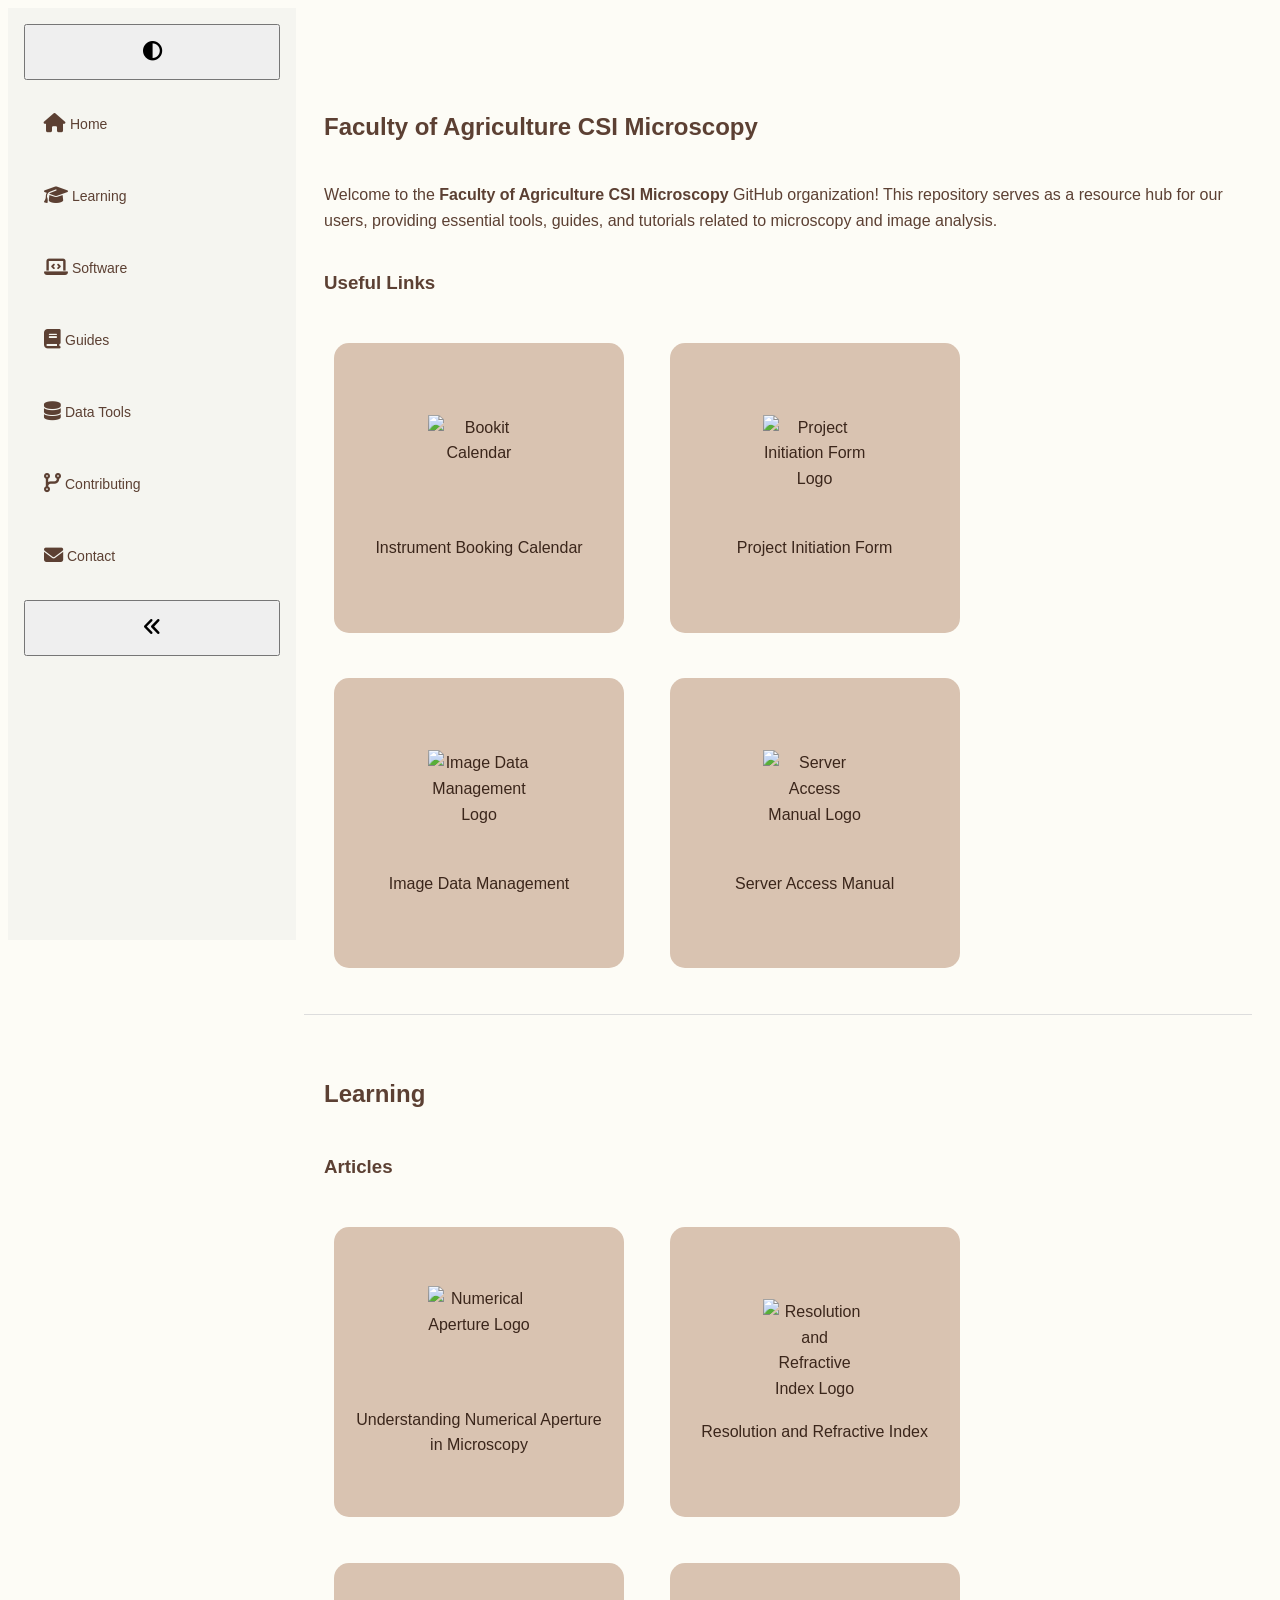
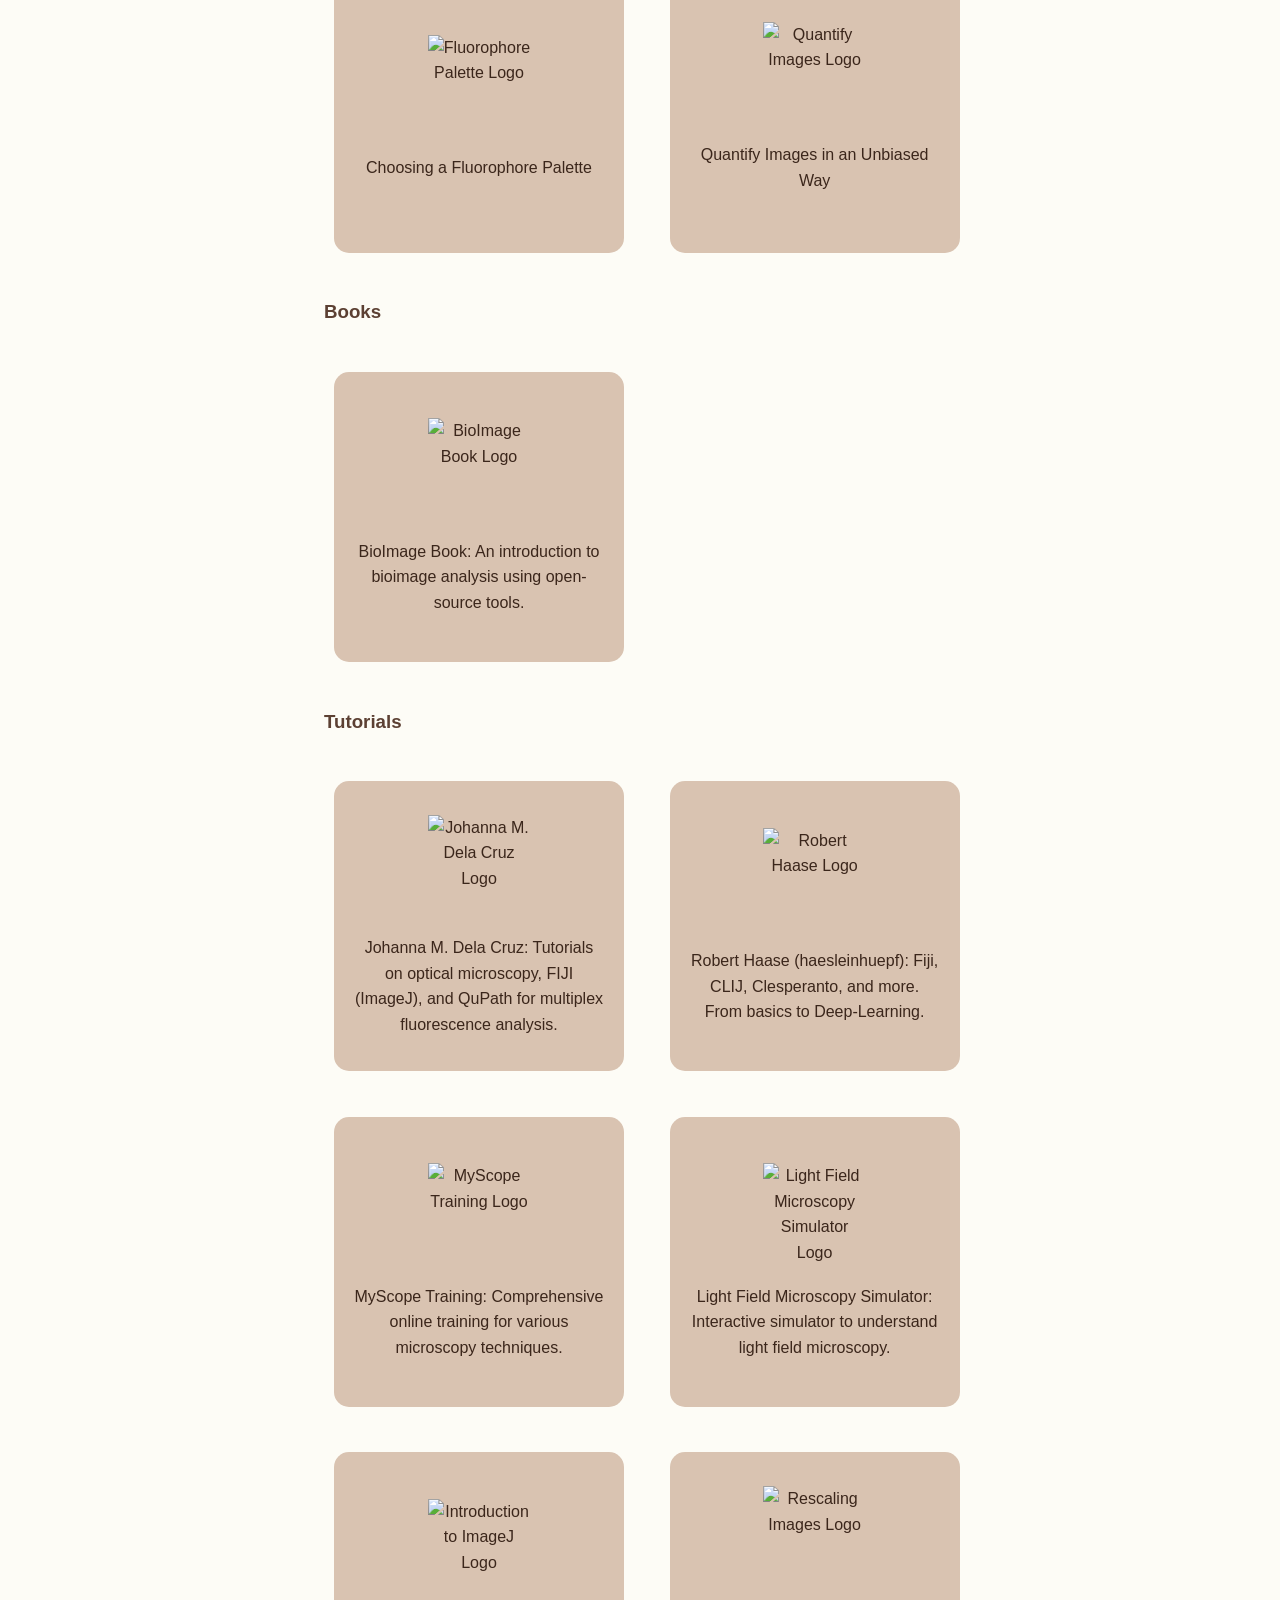
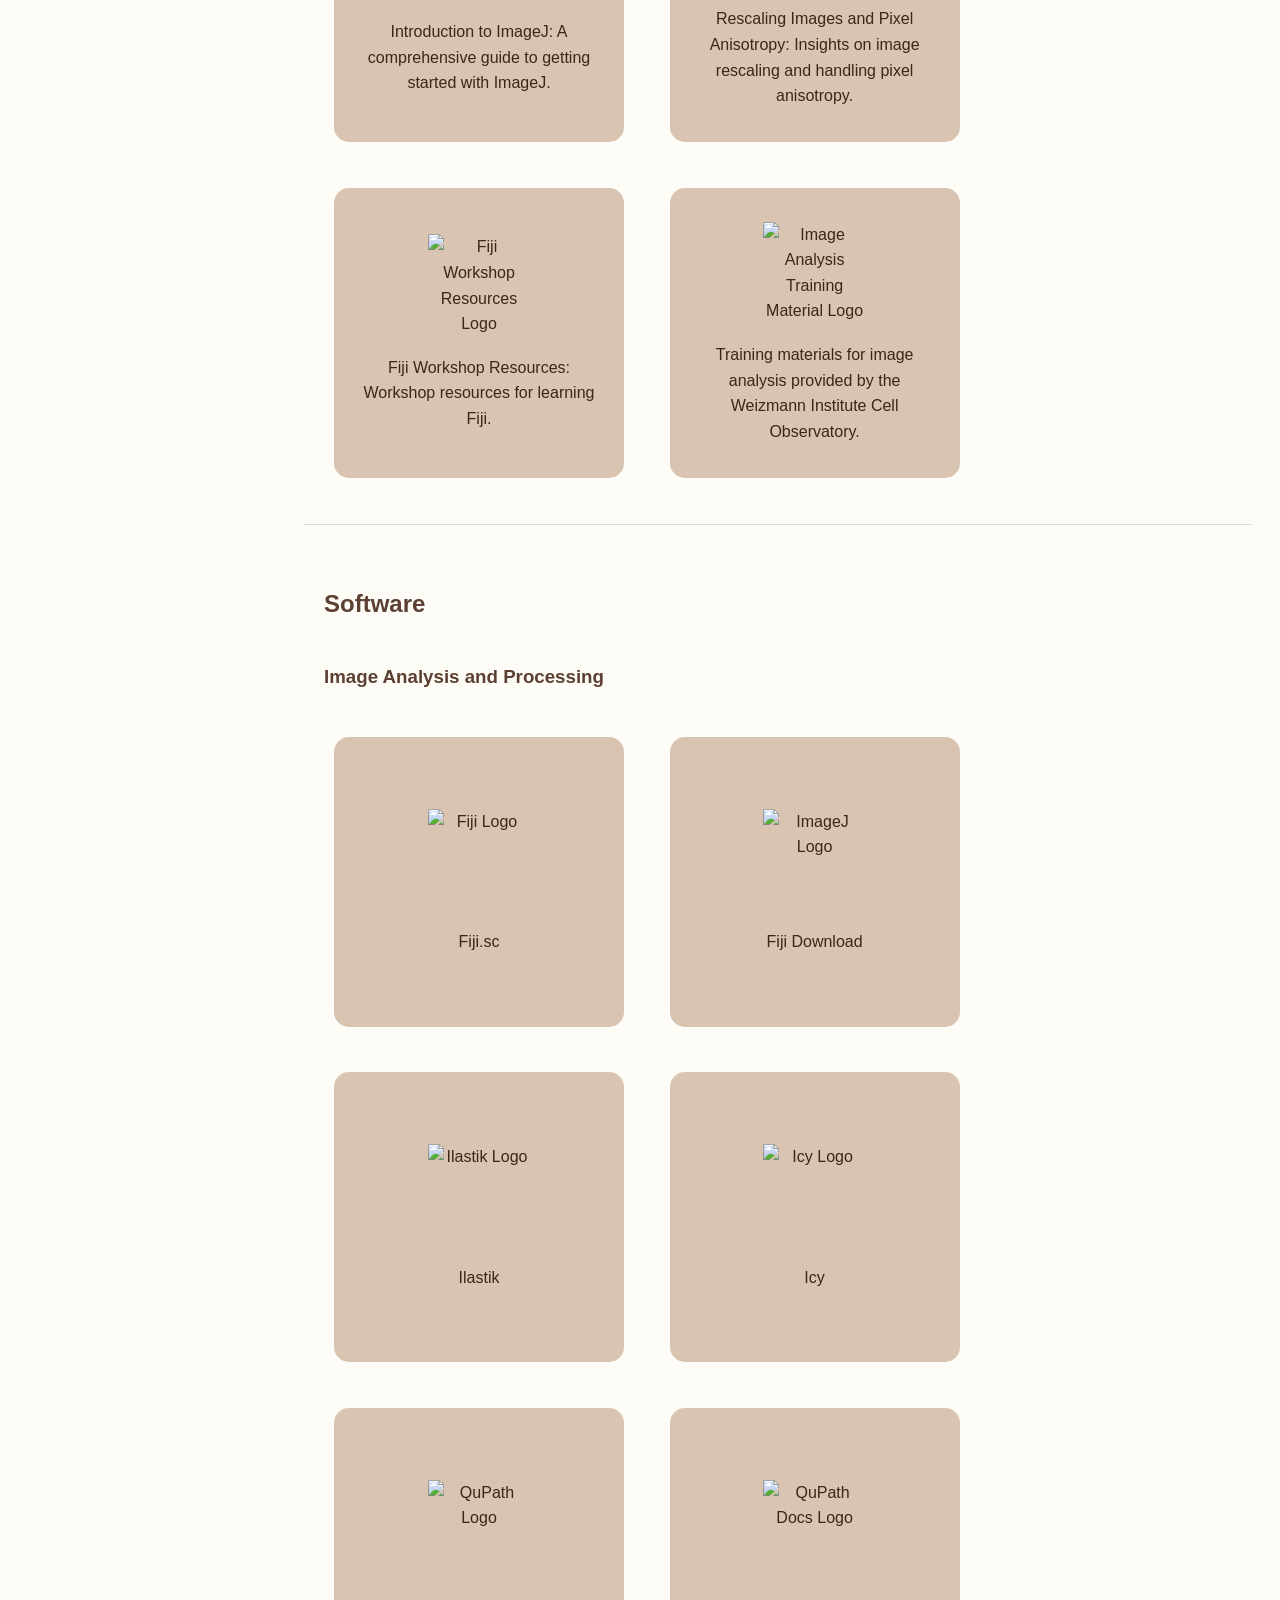
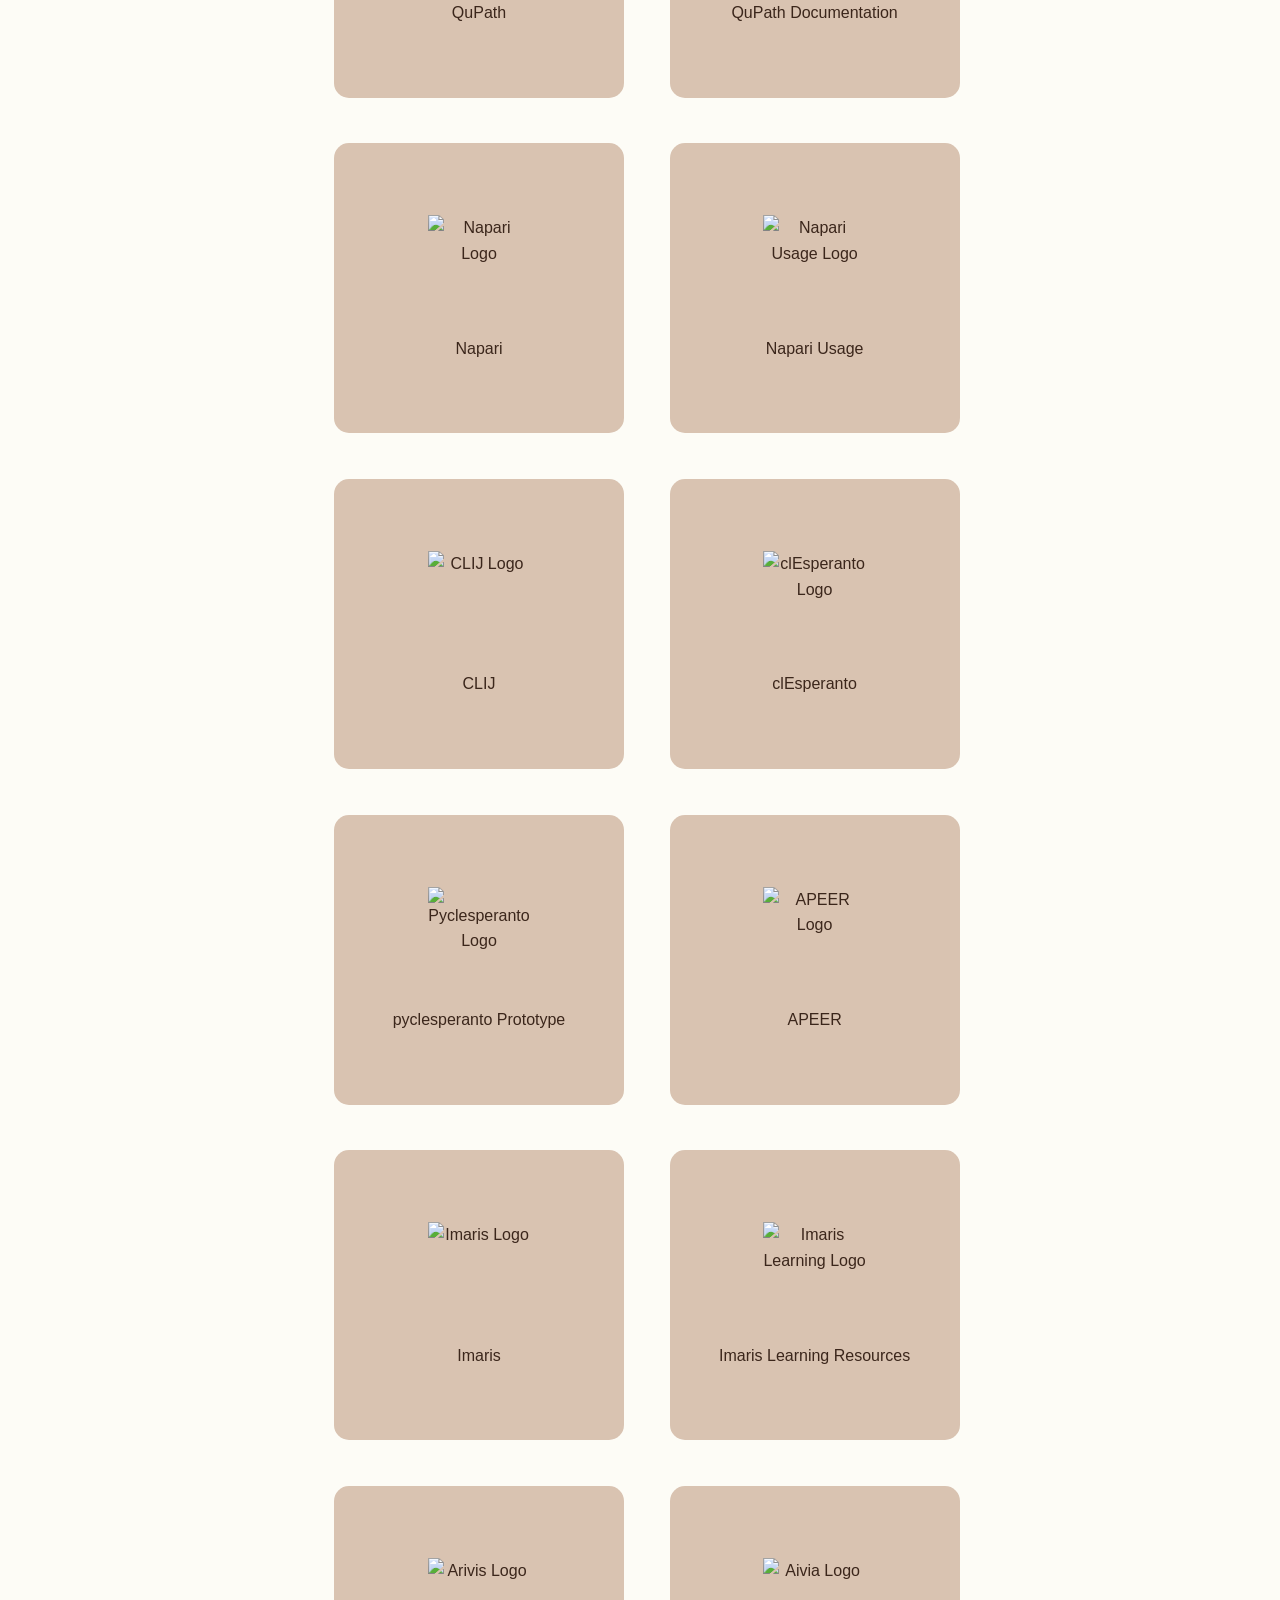
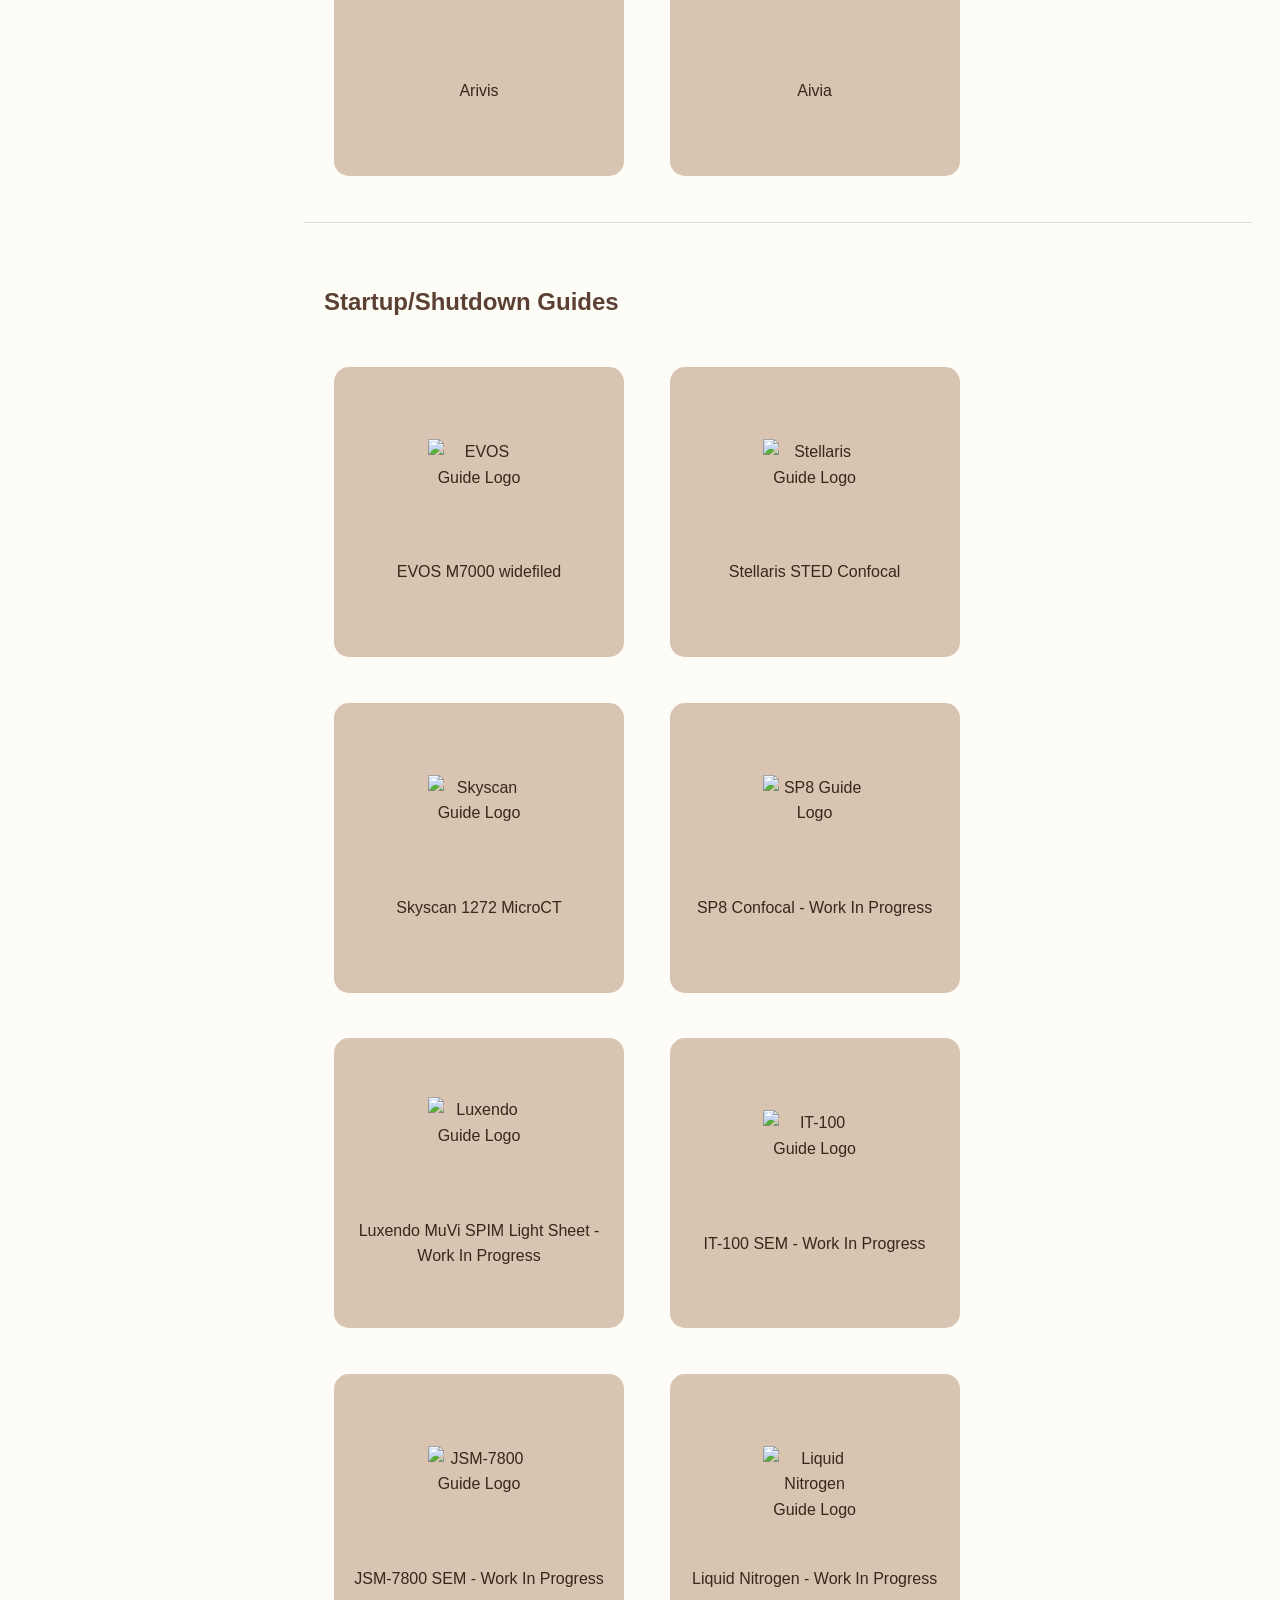
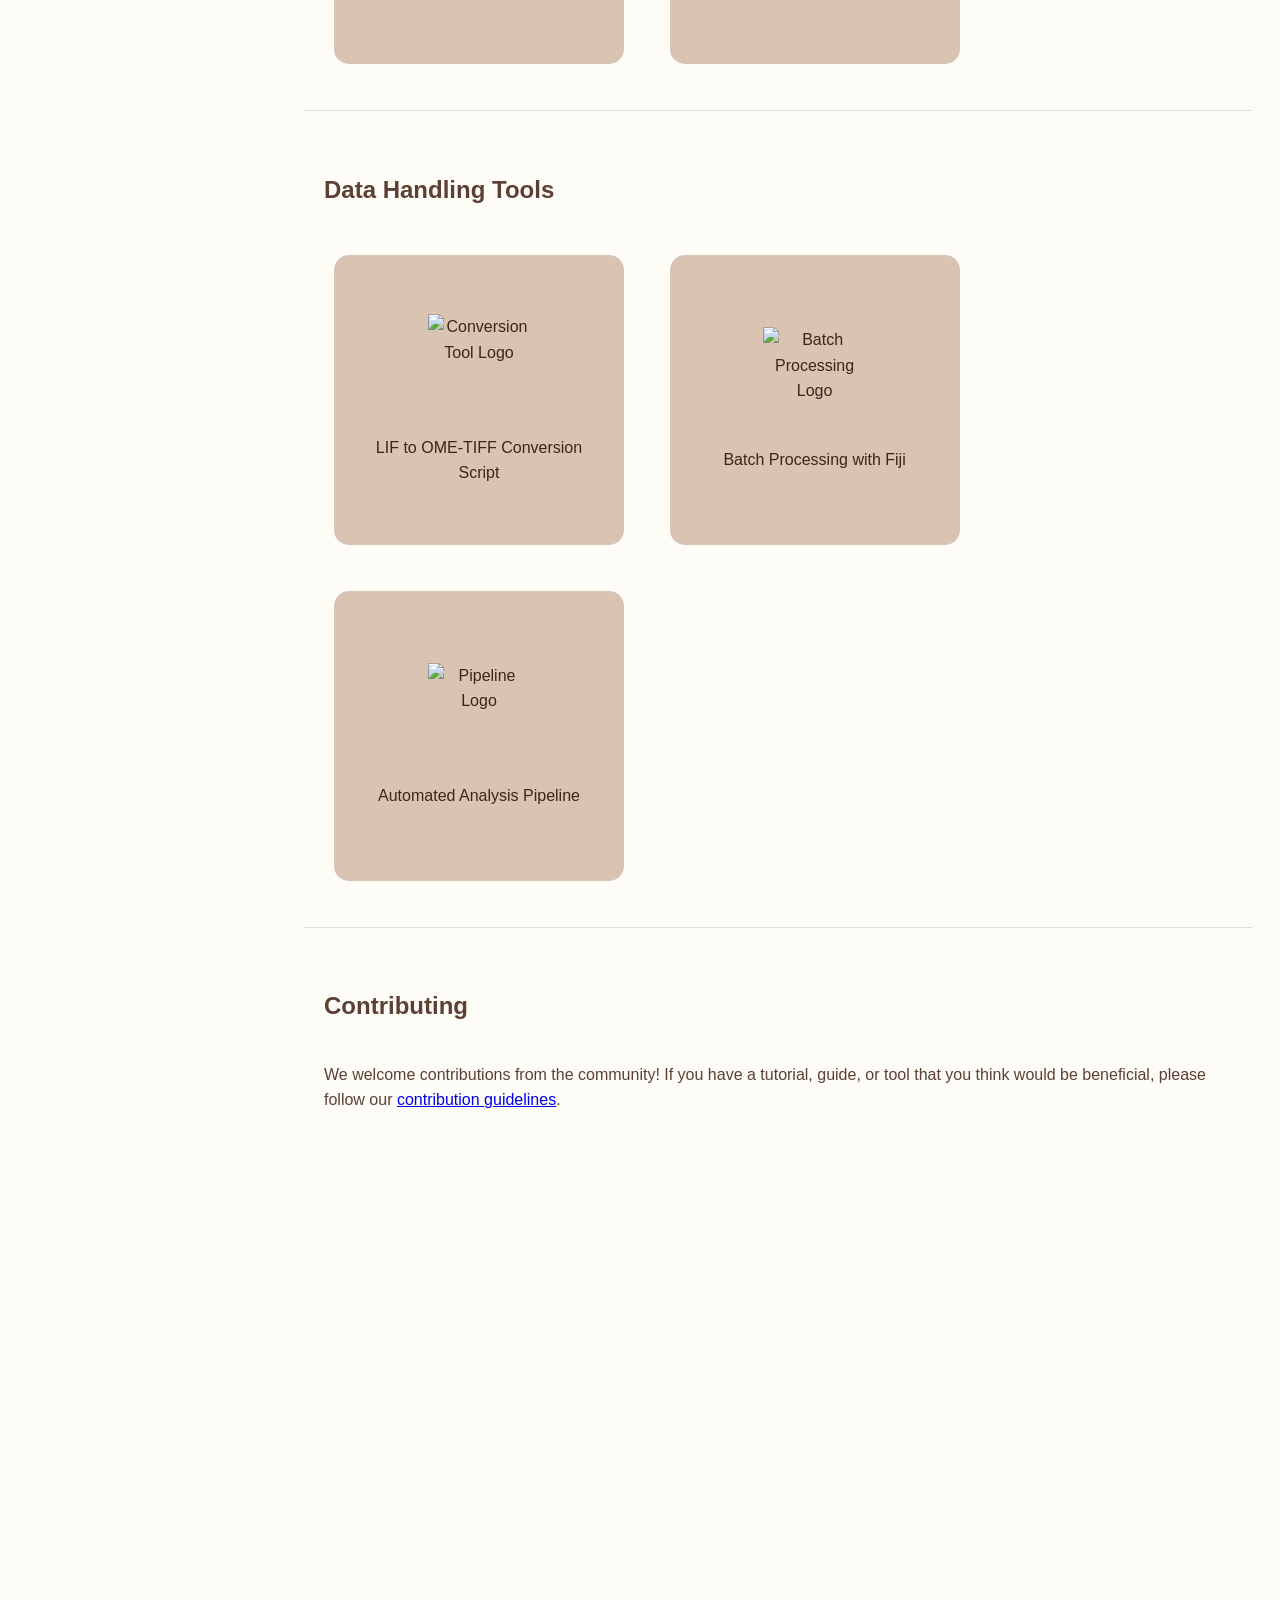
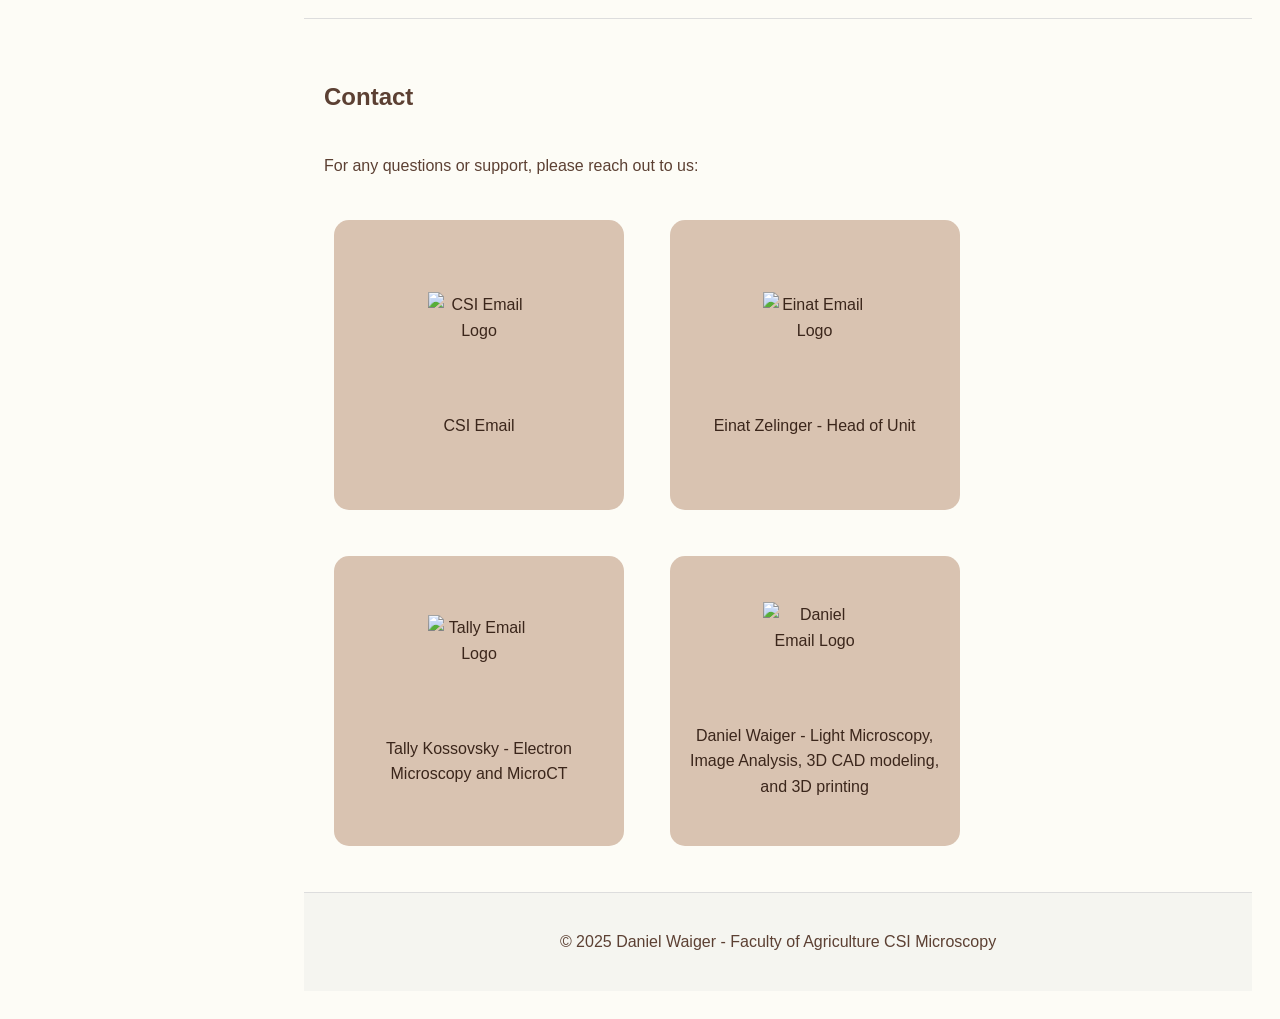
==== index.html @ c7c9abea "NEW REPO FILES" ====
<!DOCTYPE html>
<html lang="en" data-theme="light">
<head>
    <meta charset="UTF-8">
    <meta name="viewport" content="width=device-width, initial-scale=1.0">
    <meta name="description" content="Faculty of Agriculture CSI Microscopy - Resource hub for microscopy tools, guides, and tutorials.">
    <meta name="keywords" content="Microscopy, Image Analysis, Learning, Software, Tools, Guides, Community">
    <meta name="author" content="Faculty of Agriculture CSI Microscopy">
    <title>Faculty of Agriculture CSI Microscopy</title>
    <link rel="stylesheet" href="styles.css">
    <link rel="stylesheet" href="https://cdnjs.cloudflare.com/ajax/libs/font-awesome/6.5.1/css/all.min.css">
</head>
<body>
    <nav class="navbar">
        <button class="theme-toggle" id="theme-toggle"><i class="fa-solid fa-circle-half-stroke"></i></button>
        <a href="#home"><i class="fa-solid fa-house"></i> <span class="text">Home</span></a>
        
        <a href="#learning"><i class="fa-solid fa-graduation-cap"></i> <span class="text">Learning</span></a>
        <a href="#software"><i class="fa-solid fa-laptop-code"></i> <span class="text">Software</span></a>
        <a href="#startup-shutdown-guides"><i class="fa-solid fa-book"></i> <span class="text">Guides</span></a>
        <a href="#data-handling-tools"><i class="fa-solid fa-database"></i> <span class="text">Data Tools</span></a>
        <a href="#contributing"><i class="fa-solid fa-code-branch"></i> <span class="text">Contributing</span></a>
        <a href="#contact"><i class="fa-solid fa-envelope"></i> <span class="text">Contact</span></a>
        <button id="collapse-toggle"><i class="fa-solid fa-angles-left toggle-icon"></i></button>
    </nav>

    <main>
        <section id="home">
            <h1>Faculty of Agriculture CSI Microscopy</h1>
            <p>Welcome to the <strong>Faculty of Agriculture CSI Microscopy</strong> GitHub organization! This repository serves as a resource hub for our users, providing essential tools, guides, and tutorials related to microscopy and image analysis.</p>
            <h3>Useful Links</h3>
            <ul>
                <li>
                    <a href="https://bookit-prod.cc.huji.ac.il/Weekly.aspx" target="_blank">
                        <img src="	https://bookit-prod.cc.huji.ac.il/bookitStyle/dist/styles/img/bookitlab.svg
                        " alt="Bookit Calendar" class="thumbnail">
                        Instrument Booking Calendar
                    </a>
                </li>
                <li>
                    <a href="https://forms.gle/igPJLiemJrT7ZCL56" target="_blank">
                        <img src="https://lh3.googleusercontent.com/qT-mnpsMIcop6f82s52RiUSQTfhP5TqbS9eNovaITMbjEIAlIxuW5m3lI2LxLkwox92YIl7rPIzsI0oxUzLPx89KyPabgiLAPeVcjg" alt="Project Initiation Form Logo" class="thumbnail">
                        Project Initiation Form
                    </a>
                </li>
                <li>
                    <a href="https://github.com/Faculty-of-Agriculture-CSI-Microscopy/image-analysis-server/tree/main" target="_blank">
                        <img src="https://github.githubassets.com/assets/GitHub-Mark-ea2971cee799.png" alt="Image Data Management Logo" class="thumbnail">
                        Image Data Management
                    </a>
                </li>
                <li>
                    <a href="https://drive.google.com/file/d/118CQXZPBCW-mHCuB_DfPmw-stnbfy4up/view" target="_blank">
                        <img src="https://lh3.googleusercontent.com/rCwHBRBJV4wFiEIN_Mlboj94_TGJxyJtBh-MBFL4y1aZdO4hb7_Uc_PpXRyAoN7O9m_Zc1wSyp3H1vsnb829QE7t9KyGNJY9A1a3QQ" alt="Server Access Manual Logo" class="thumbnail">
                        Server Access Manual
                    </a>
                </li>
            </ul>
        </section>

        <section id="learning">
            <h2>Learning</h2>
            <h3>Articles</h3>
            <ul>
                <li>
                    <a href="https://bitesizebio.com/13450/that-other-number-the-meaning-of-numerical-aperture-in-microscopy/" target="_blank">
                        <img src="https://www.google.com/s2/favicons?domain=bitesizebio.com" alt="Numerical Aperture Logo" class="thumbnail">
                        Understanding Numerical Aperture in Microscopy
                    </a>
                </li>
                <li>
                    <a href="https://bitesizebio.com/22851/resolution-and-refractive-index-set-up-your-confocal-wisely/" target="_blank">
                        <img src="https://www.google.com/s2/favicons?domain=bitesizebio.com" alt="Resolution and Refractive Index Logo" class="thumbnail">
                        Resolution and Refractive Index
                    </a>
                </li>
                <li>
                    <a href="https://bitesizebio.com/30265/choosing-fluorophore-palette/" target="_blank">
                        <img src="https://www.google.com/s2/favicons?domain=bitesizebio.com" alt="Fluorophore Palette Logo" class="thumbnail">
                        Choosing a Fluorophore Palette
                    </a>
                </li>
                <li>
                    <a href="https://bitesizebio.com/30308/quantify-images-unbiased-way/" target="_blank">
                        <img src="https://www.google.com/s2/favicons?domain=bitesizebio.com" alt="Quantify Images Logo" class="thumbnail">
                        Quantify Images in an Unbiased Way
                    </a>
                </li>
            </ul>
            <h3>Books</h3>
            <ul>
                <li>
                    <a href="https://bioimagebook.github.io/README.html" target="_blank">
                        <img src="https://bioimagebook.github.io/_static/book-logo-smaller.png" alt="BioImage Book Logo" class="thumbnail">
                        BioImage Book: An introduction to bioimage analysis using open-source tools.
                    </a>
                </li>
            </ul>
            <h3>Tutorials</h3>
            <ul>
                <li>
                    <a href="https://www.youtube.com/@johanna.m.dela-cruz/playlists" target="_blank">
                        <img src="https://lh3.googleusercontent.com/3_OFn2skqHXk-UQ-9RUdNrDl_HQJrMCxks5teQcUrF_bOSeDG1hD8j83FeD31W8hASZCvubzsGfumuJq8kvvSAq03wY87RZ7Otx_DF4" alt="Johanna M. Dela Cruz Logo" class="thumbnail">
                        Johanna M. Dela Cruz: Tutorials on optical microscopy, FIJI (ImageJ), and QuPath for multiplex fluorescence analysis.
                    </a>
                </li>
                <li>
                    <a href="https://www.youtube.com/@haesleinhuepf/playlists" target="_blank">
                        <img src="https://lh3.googleusercontent.com/3_OFn2skqHXk-UQ-9RUdNrDl_HQJrMCxks5teQcUrF_bOSeDG1hD8j83FeD31W8hASZCvubzsGfumuJq8kvvSAq03wY87RZ7Otx_DF4" alt="Robert Haase Logo" class="thumbnail">
                        Robert Haase (haesleinhuepf): Fiji, CLIJ, Clesperanto, and more. From basics to Deep-Learning.
                    </a>
                </li>
                <li>
                    <a href="https://myscope.training/" target="_blank">
                        <img src="https://myscope.training/images/myScope.svg" alt="MyScope Training Logo" class="thumbnail">
                        MyScope Training: Comprehensive online training for various microscopy techniques.
                    </a>
                </li>
                <li>
                    <a href="https://myscope.training/LFM_simulator.html" target="_blank">
                        <img src="https://myscope.training/images/myScope.svg" alt="Light Field Microscopy Simulator Logo" class="thumbnail">
                        Light Field Microscopy Simulator: Interactive simulator to understand light field microscopy.
                    </a>
                </li>
                <li>
                    <a href="https://petebankhead.gitbooks.io/imagej-intro/content/" target="_blank">
                        <img src="https://bioimagebook.github.io/_static/book-logo-smaller.png" alt="Introduction to ImageJ Logo" class="thumbnail">
                        Introduction to ImageJ: A comprehensive guide to getting started with ImageJ.
                    </a>
                </li>
                <li>
                    <a href="https://focalplane.biologists.com/2023/03/02/rescaling-images-and-pixel-anisotropy/" target="_blank">
                        <img src="https://bscb.org/wp-content/uploads/2021/11/FocalPlane-logo-RGBStrapline.png" alt="Rescaling Images Logo" class="thumbnail">
                        Rescaling Images and Pixel Anisotropy: Insights on image rescaling and handling pixel anisotropy.
                    </a>
                </li>
                <li>
                    <a href="https://microscopy.unimelb.edu.au/om/capabilities/fiji-workshop-resources" target="_blank">
                        <img src="https://d2glwx35mhbfwf.cloudfront.net/v15.2.0/logo.svg" alt="Fiji Workshop Resources Logo" class="thumbnail">
                        Fiji Workshop Resources: Workshop resources for learning Fiji.
                    </a>
                </li>
                <li>
                    <a href="https://cellobservatory.atlassian.net/wiki/spaces/BIMGP/pages/2427645/Image+Analysis+Training+Material" target="_blank">
                        <img src="https://centers.weizmann.ac.il/Moross-ICC/sites/center.MICC/themes/center_theme/images/MICC_logo.svg" alt="Image Analysis Training Material Logo" class="thumbnail">
                        Training materials for image analysis provided by the Weizmann Institute Cell Observatory.
                    </a>
                </li>
            </ul>
        </section>

        <section id="software">
            <h2>Software</h2>
            <h3>Image Analysis and Processing</h3>
            <ul>
                <li>
                    <a href="https://fiji.sc/" target="_blank">
                        <img src="https://fiji.sc/site/logo.png" alt="Fiji Logo" class="thumbnail">
                        Fiji.sc
                    </a>
                </li>
                <li>
                    <a href="https://imagej.net/software/fiji/" target="_blank">
                        <img src="https://fiji.sc/site/logo.png" alt="ImageJ Logo" class="thumbnail">
                        Fiji Download
                    </a>
                </li>
                <li>
                    <a href="https://www.ilastik.org/" target="_blank">
                        <img src="https://www.ilastik.org/assets/ilastik-logo.png" alt="Ilastik Logo" class="thumbnail">
                        Ilastik
                    </a>
                </li>
                <li>
                    <a href="https://icy.bioimageanalysis.org/" target="_blank">
                        <img src="https://icy.bioimageanalysis.org/wp-content/themes/icy/images/logo_full_notext600px.png" alt="Icy Logo" class="thumbnail">
                        Icy
                    </a>
                </li>
                <li>
                    <a href="https://qupath.github.io/" target="_blank">
                        <img src="https://avatars.githubusercontent.com/u/21292410?s=280&v=4" alt="QuPath Logo" class="thumbnail">
                        QuPath
                    </a>
                </li>
                <li>
                    <a href="https://qupath.readthedocs.io/en/stable/" target="_blank">
                        <img src="https://avatars.githubusercontent.com/u/21292410?s=280&v=4" alt="QuPath Docs Logo" class="thumbnail">
                        QuPath Documentation
                    </a>
                </li>
                <li>
                    <a href="https://napari.org/stable/" target="_blank">
                        <img src="https://napari.org/dev/_static/logo.png" alt="Napari Logo" class="thumbnail">
                        Napari
                    </a>
                </li>
                <li>
                    <a href="https://napari.org/stable/usage.html" target="_blank">
                        <img src="https://napari.org/dev/_static/logo.png" alt="Napari Usage Logo" class="thumbnail">
                        Napari Usage
                    </a>
                </li>
                <li>
                    <a href="https://clij.github.io/" target="_blank">
                        <img src="https://clij.github.io/images/clij2_logo.png" alt="CLIJ Logo" class="thumbnail">
                        CLIJ
                    </a>
                </li>
                <li>
                    <a href="https://clesperanto.github.io/" target="_blank">
                        <img src="	https://clesperanto.github.io/images/cle_logo.png" alt="clEsperanto Logo" class="thumbnail">
                        clEsperanto
                    </a>
                </li>
                <li>
                    <a href="https://github.com/clEsperanto/pyclesperanto_prototype/" target="_blank">
                        <img src="https://github.githubassets.com/assets/GitHub-Mark-ea2971cee799.png" alt="Pyclesperanto Logo" class="thumbnail">
                        pyclesperanto Prototype
                    </a>
                </li>
                <li>
                    <a href="https://www.apeer.com/home/" target="_blank">
                        <img src="https://w7.pngwing.com/pngs/721/450/png-transparent-zeiss-hd-logo.png" alt="APEER Logo" class="thumbnail">
                        APEER
                    </a>
                </li>
                <li>
                    <a href="https://imaris.oxinst.com/" target="_blank">
                        <img src="https://assets.labroots.com/_public/_files/system/ck/trending/Imaris%20Logo%20-%20Colour-01_f6a9ebcc5b873e5eb240490e62504bb9.png" alt="Imaris Logo" class="thumbnail">
                        Imaris
                    </a>
                </li>
                <li>
                    <a href="https://imaris.oxinst.com/learning/?businesses=bitplane&categories=24" target="_blank">
                        <img src="https://assets.labroots.com/_public/_files/system/ck/trending/Imaris%20Logo%20-%20Colour-01_f6a9ebcc5b873e5eb240490e62504bb9.png" alt="Imaris Learning Logo" class="thumbnail">
                        Imaris Learning Resources
                    </a>
                </li>
                <li>
                    <a href="https://www.arivis.com/" target="_blank">
                        <img src="https://w7.pngwing.com/pngs/721/450/png-transparent-zeiss-hd-logo.png" alt="Arivis Logo" class="thumbnail">
                        Arivis
                    </a>
                </li>
                <li>
                    <a href="https://www.aivia-software.com/news" target="_blank">
                        <img src="https://www.leica-microsystems.com/_assets/928034e7efd7eb89f584f5d2807f9f72/Images/lms-leica-microsystems-logo.svg" alt="Aivia Logo" class="thumbnail">
                        Aivia
                    </a>
                </li>
            </ul>
        </section>

        <section id="startup-shutdown-guides">
            <h2>Startup/Shutdown Guides</h2>
            <ul>
                <li>
                    <a href="https://github.com/Faculty-of-Agriculture-CSI-Microscopy/EVOS-M7000-widefiled" target="_blank">
                        <img src="https://github.githubassets.com/assets/GitHub-Mark-ea2971cee799.png" alt="EVOS Guide Logo" class="thumbnail">
                        EVOS M7000 widefiled
                    </a>
                </li>
                <li>
                    <a href="https://github.com/Faculty-of-Agriculture-CSI-Microscopy/Stellaris-STED-Confocal" target="_blank">
                        <img src="https://github.githubassets.com/assets/GitHub-Mark-ea2971cee799.png" alt="Stellaris Guide Logo" class="thumbnail">
                        Stellaris STED Confocal
                    </a>
                </li>
                <li>
                    <a href="https://github.com/Faculty-of-Agriculture-CSI-Microscopy/Skyscan-1272-MicroCT" target="_blank">
                        <img src="https://github.githubassets.com/assets/GitHub-Mark-ea2971cee799.png" alt="Skyscan Guide Logo" class="thumbnail">
                        Skyscan 1272 MicroCT
                    </a>
                </li>
                <li>
                    <a href="https://example.com/laser-safety" target="_blank">
                        <img src="https://github.githubassets.com/assets/GitHub-Mark-ea2971cee799.png" alt="SP8 Guide Logo" class="thumbnail">
                        SP8 Confocal - Work In Progress
                    </a>
                </li>
                <li>
                    <a href="https://example.com/laser-safety" target="_blank">
                        <img src="https://github.githubassets.com/assets/GitHub-Mark-ea2971cee799.png" alt="Luxendo Guide Logo" class="thumbnail">
                        Luxendo MuVi SPIM Light Sheet - Work In Progress
                    </a>
                </li>
                <li>
                    <a href="https://example.com/laser-safety" target="_blank">
                        <img src="https://github.githubassets.com/assets/GitHub-Mark-ea2971cee799.png" alt="IT-100 Guide Logo" class="thumbnail">
                        IT-100 SEM - Work In Progress
                    </a>
                </li>
                <li>
                    <a href="https://example.com/laser-safety" target="_blank">
                        <img src="https://github.githubassets.com/assets/GitHub-Mark-ea2971cee799.png" alt="JSM-7800 Guide Logo" class="thumbnail">
                        JSM-7800 SEM - Work In Progress
                    </a>
                </li>
                <li>
                    <a href="https://example.com/laser-safety" target="_blank">
                        <img src="https://github.githubassets.com/assets/GitHub-Mark-ea2971cee799.png" alt="Liquid Nitrogen Guide Logo" class="thumbnail">
                        Liquid Nitrogen - Work In Progress
                    </a>
                </li>
            </ul>
        </section>

        <section id="data-handling-tools">
            <h2>Data Handling Tools</h2>
            <ul>
                <li>
                    <a href="https://example.com/lif-to-ome-tiff" target="_blank">
                        <img src="https://github.githubassets.com/assets/GitHub-Mark-ea2971cee799.png" alt="Conversion Tool Logo" class="thumbnail">
                        LIF to OME-TIFF Conversion Script
                    </a>
                </li>
                <li>
                    <a href="https://example.com/batch-processing-fiji" target="_blank">
                        <img src="https://github.githubassets.com/assets/GitHub-Mark-ea2971cee799.png" alt="Batch Processing Logo" class="thumbnail">
                        Batch Processing with Fiji
                    </a>
                </li>
                <li>
                    <a href="https://example.com/automated-pipeline" target="_blank">
                        <img src="https://github.githubassets.com/assets/GitHub-Mark-ea2971cee799.png" alt="Pipeline Logo" class="thumbnail">
                        Automated Analysis Pipeline
                    </a>
                </li>
            </ul>
        </section>

        <section id="contributing">
            <h2>Contributing</h2>
            <p>We welcome contributions from the community! If you have a tutorial, guide, or tool that you think would be beneficial, please follow our <a href="https://example.com/contributing" target="_blank">contribution guidelines</a>.</p>
        </section>

        <section id="contact">
            <h2>Contact</h2>
            <p>For any questions or support, please reach out to us:</p>
            <ul>
                <li>
                    <a href="mailto:core.csi@mail.huji.ac.il">
                        <img src="https://tse4.mm.bing.net/th?id=OIP.lL-Y1iwd-JCwQMCt2DnESwHaH2&rs=1&pid=ImgDetMain" alt="CSI Email Logo" class="thumbnail">
                        CSI Email
                    </a>
                </li>
                <li>
                    <a href="mailto:einat.zelinger@mail.huji.ac.il">
                        <img src="https://tse4.mm.bing.net/th?id=OIP.lL-Y1iwd-JCwQMCt2DnESwHaH2&rs=1&pid=ImgDetMain" alt="Einat Email Logo" class="thumbnail">
                        Einat Zelinger - Head of Unit
                    </a>
                </li>
                <li>
                    <a href="mailto:tally.kossovsky@mail.huji.ac.il">
                        <img src="https://tse4.mm.bing.net/th?id=OIP.lL-Y1iwd-JCwQMCt2DnESwHaH2&rs=1&pid=ImgDetMain" alt="Tally Email Logo" class="thumbnail">
                        Tally Kossovsky - Electron Microscopy and MicroCT
                    </a>
                </li>
                <li>
                    <a href="mailto:danielw@savion.huji.ac.il">
                        <img src="https://tse4.mm.bing.net/th?id=OIP.lL-Y1iwd-JCwQMCt2DnESwHaH2&rs=1&pid=ImgDetMain" alt="Daniel Email Logo" class="thumbnail">
                        Daniel Waiger - Light Microscopy, Image Analysis, 3D CAD modeling, and 3D printing
                    </a>
                </li>
            </ul>
        </section>

        <footer>
            <p>&copy; 2025 Daniel Waiger - Faculty of Agriculture CSI Microscopy</p>
        </footer>
    </main>

    <script>
        // Smooth scrolling for navigation links
        document.querySelectorAll('.navbar a').forEach(link => {
            link.addEventListener('click', function(e) {
                e.preventDefault();
                document.querySelector(this.getAttribute('href')).scrollIntoView({
                    behavior: 'smooth'
                });
            });
        });

        // Theme toggle functionality
        const themeToggle = document.getElementById('theme-toggle');
        themeToggle.addEventListener('click', () => {
            const isLight = document.documentElement.dataset.theme === 'light';
            document.documentElement.dataset.theme = isLight ? 'dark' : 'light';
            themeToggle.innerHTML = isLight ? '<i class="icon">🌙</i>' : '<i class="icon">☀️</i>';
        });

        // Navbar collapse functionality
        document.addEventListener('DOMContentLoaded', () => {
            const navbar = document.querySelector('.navbar');
            const collapseToggle = document.getElementById('collapse-toggle');
            const toggleIcon = collapseToggle.querySelector('.toggle-icon');

            collapseToggle.addEventListener('click', () => {
                navbar.classList.toggle('collapsed');
                if (navbar.classList.contains('collapsed')) {
                    toggleIcon.classList.replace('fa-angles-left', 'fa-angles-right');
                } else {
                    toggleIcon.classList.replace('fa-angles-right', 'fa-angles-left');
                }
            });
        });
    </script>
</body>
</html>
---- styles.css ----
/* Base & Reset */
body {
    font-family: Arial, sans-serif;
    margin: 10;
    display: flex;
    flex-direction: row;
    background: var(--background-color);
    color: var(--text-color);
    font-size: 1rem;
    line-height: 1.6;
}

/* Theme Variables */
:root[data-theme="light"] {
    --background-color: #fdfcf6;
    --text-color: #5c4033;
    --navbar-bg: #f5f5f0;
    --navbar-text: #5c4033;
    --navbar-link: #5c4033;
    --navbar-active-bg: #d9c3b1;
    --navbar-active-text: #3b261b;
    --navbar-hover-bg: #ebdfd1;
    --navbar-hover-text: #3b261b;
    --button-bg: #d9c3b1;
    --button-text: #3b261b;
    --button-hover-bg: #c4a995;
    --footer-bg: #f5f5f0;
    --footer-text: #5c4033;
    --section-border-color: #ddd;
}

:root[data-theme="dark"] {
    --background-color: #1a1a28;
    --text-color: #a18aff;
    --navbar-bg: #2c2c3a;
    --navbar-text: #a18aff;
    --navbar-link: #a18aff;
    --navbar-active-bg: #383850;
    --navbar-active-text: #ffffff;
    --navbar-hover-bg: #444465;
    --navbar-hover-text: #ffffff;
    --button-bg: #3a3a57;
    --button-text: #d4cbff;
    --button-hover-bg: #5a5a7e;
    --footer-bg: #1a1a28;
    --footer-text: #a18aff;
    --section-border-color: #3a3a57;
    --link-color: #d4cbff;
}

:root {
    --icon-size-desktop: 1.2rem;
    --icon-size-mobile: min(4vw, 2rem);
    --nav-item-height: 3.5rem;
}

/* Navbar */
.navbar {
    background: var(--navbar-bg);
    color: var(--navbar-text);
    display: flex;
    flex-direction: column;
    z-index: 1000;
    overflow-y: auto;
    width: min(20vw, 300px); /* Set maximum width */
    transition: all 0.3s ease;
    position: fixed; /* Ensure navbar is always visible */
    height: 100vh; /* Full height of the viewport */
    padding: 0.5rem;
    gap: clamp(0px, 1vh, 4px);
    margin: 0;
    border: none;
}

.navbar.collapsed {
    width: min(8vw, 80px); /* Set maximum width when collapsed */
}

.navbar.collapsed a {
    padding: 8px;
    justify-content: center;
}

.navbar.collapsed a .icon {
    margin-right: 0;
}

.navbar.collapsed a i {
    padding: 4px;
}

.navbar a, 
.navbar button {
    min-height: var(--nav-item-height);
    display: flex;
    align-items: center;
    justify-content: center;
    padding: 0.75rem;
}

.navbar a {
    color: var(--navbar-link);
    text-decoration: none;
    margin: 0;
    padding: 0 16px;
    border: none;
    display: flex;
    align-items: center;
    justify-content: flex-start;
    height: clamp(24px, 4vh, 32px);
    border-radius: 4px; /* Use fixed units */
    transition: background 0.3s, color 0.3s;
    font-size: clamp(14px, 1vw, 16px); /* Responsive font size with limits */
}

.navbar a .icon {
    margin-right: min(1vw, 12px);
    font-size: clamp(16px, 1.2vw, 20px); /* Responsive icon size with limits */
}

.navbar a i,
.navbar button i {
    font-size: var(--icon-size-desktop);
    transition: all 0.3s ease;
}

.navbar a i {
    padding: clamp(0px, 0.5vh, 4px);
    display: inline-flex;
    align-items: center;
    justify-content: center;
}

.navbar.collapsed a .text {
    display: none;
}

.navbar a.active {
    background: var(--navbar-active-bg);
    color: var(--navbar-active-text);
}

.navbar a:hover {
    background: var(--navbar-hover-bg);
    color: var(--navbar-hover-text);
}

/* Layout */
main {
    margin-left: min(20vw, 300px); /* Match navbar width */
    padding: 40px 20px 20px 40px; /* Added left padding */
    flex: 1;
    transition: margin-left 0.3s ease;
}

.navbar.collapsed + main {
    margin-left: min(8vw, 80px);
}

/* Media Query for Portrait/Mobile */
@media (max-width: 768px), (orientation: portrait) {
    .navbar {
        position: sticky;
        top: 0;
        width: 100%;
        height: auto;
        flex-direction: row;
        flex-wrap: wrap;
        justify-content: center;
        gap: 10px;
        padding: 0.3rem;
    }

    .navbar a {
        font-size: 0.9rem;
        padding: 8px;
        margin: 0;
    }

    .navbar.collapsed {
        width: 100%;
    }

    main {
        margin-left: 0;
        margin-top: 60px;
        padding: 20px;
    }

    #collapse-toggle {
        display: none; /* Hide collapse button on mobile */
    }

    section ul {
        justify-content: center;
    }
}

/* Responsive Design */
@media (max-width: 600px) {
    body {
        font-size: 4vw; /* Adjust font size for mobile devices */
        flex-direction: column; /* Stack elements vertically */
    }

    .navbar {
        width: 100vw; /* Full width of the viewport */
        height: auto; /* Adjust height to content */
        position: sticky; /* Remove fixed positioning */
    }

    .navbar.collapsed {
        width: 100vw; /* Full width of the viewport */
    }

    .navbar a {
        margin: 2vh 0; /* Adjust margin for mobile devices */
        padding: 1vh 1vw 1vh 3vw; /* Adjust padding for mobile devices */
    }

    .navbar a .icon {
        margin-right: 2vw; /* Adjust icon margin for mobile devices */
    }
}

/* Sections */
section {
    min-height: 70vh;
    padding: 20px;
    margin-top: 20px;
    display: flex;
    flex-direction: column;
    border-bottom: 1px solid var(--section-border-color);
}

/* Buttons & Links */
section li a {
    display: flex;
    align-items: center;
    width: 250px;
    height: 250px;
    padding: 20px;
    margin: 10px;
    background: var(--button-bg);
    color: var(--button-text);
    text-decoration: none;
    border-radius: 15px;
    transition: all 0.3s ease;
    flex-direction: column;
    justify-content: center;
    text-align: center;
}

section li a:hover {
    background: var(--button-hover-bg);
    transform: translateY(-3px);
    box-shadow: 0 5px 15px rgba(0,0,0,0.3);
}

/* Lists */
section ul {
    display: flex;
    flex-wrap: wrap;
    gap: 2vw; /* Use viewport width */
    padding: 0;
    list-style: none;
}

section li {
    margin: 0;
}

/* Images */
.thumbnail {
    width: 8vw; /* Use viewport width */
    height: 8vw; /* Use viewport width */
    margin-bottom: 2vh; /* Use viewport height */
}

/* Footer */
footer {
    background: var(--footer-bg);
    color: var(--footer-text);
    text-align: center;
    padding: 20px;
}

/* Theme Toggle */
.theme-toggle {
    display: flex;
    align-items: center;
    justify-content: center;
}

.theme-toggle i,
#collapse-toggle i {
    font-size: var(--icon-size-desktop);
}

/* Desktop & Tablet Layout (> 768px) */
.navbar {
    position: fixed;
    width: min(20vw, 300px);
    height: 100vh;
    flex-direction: column;
    padding: 1rem;
    gap: 1rem;
}

/* Base Mobile Layout (≤ 768px) */
@media (max-width: 768px) {
    .navbar {
        position: sticky;
        top: 0;
        width: 100%;
        height: auto;
        flex-direction: row;
        flex-wrap: wrap;
        padding: 0.25rem;
        gap: 0.3rem;
    }

    .navbar a {
        padding: 0.4rem;
        margin: 0;
    }

    .navbar .text {
        display: none; /* Hide text, show only icons */
    }

    .navbar.collapsed {
        width: 100%;
    }

    .navbar a i,
    .navbar button i {
        font-size: var(--icon-size-mobile);
        margin: 0.5rem 0;
    }

    .navbar.collapsed a,
    .navbar.collapsed button {
        min-height: var(--nav-item-height);
        width: var(--nav-item-height);
    }

    .navbar.collapsed a i,
    .navbar.collapsed button i {
        font-size: var(--icon-size-mobile);
    }

    main {
        margin-left: 0;
        margin-top: 3rem;
    }

    #collapse-toggle {
        display: none;
    }
}

@media screen and (max-width: 768px) {
    .theme-toggle i,
    #collapse-toggle i {
        font-size: var(--icon-size-mobile);
    }
}

/* Very Small Screens (≤ 480px) */
@media (max-width: 480px) {
    .navbar a {
        padding: 0.3rem;
        margin: 0;
    }

    .navbar .icon {
        font-size: 1.2rem;
    }

    main {
        margin-top: 2.5rem;
    }
}
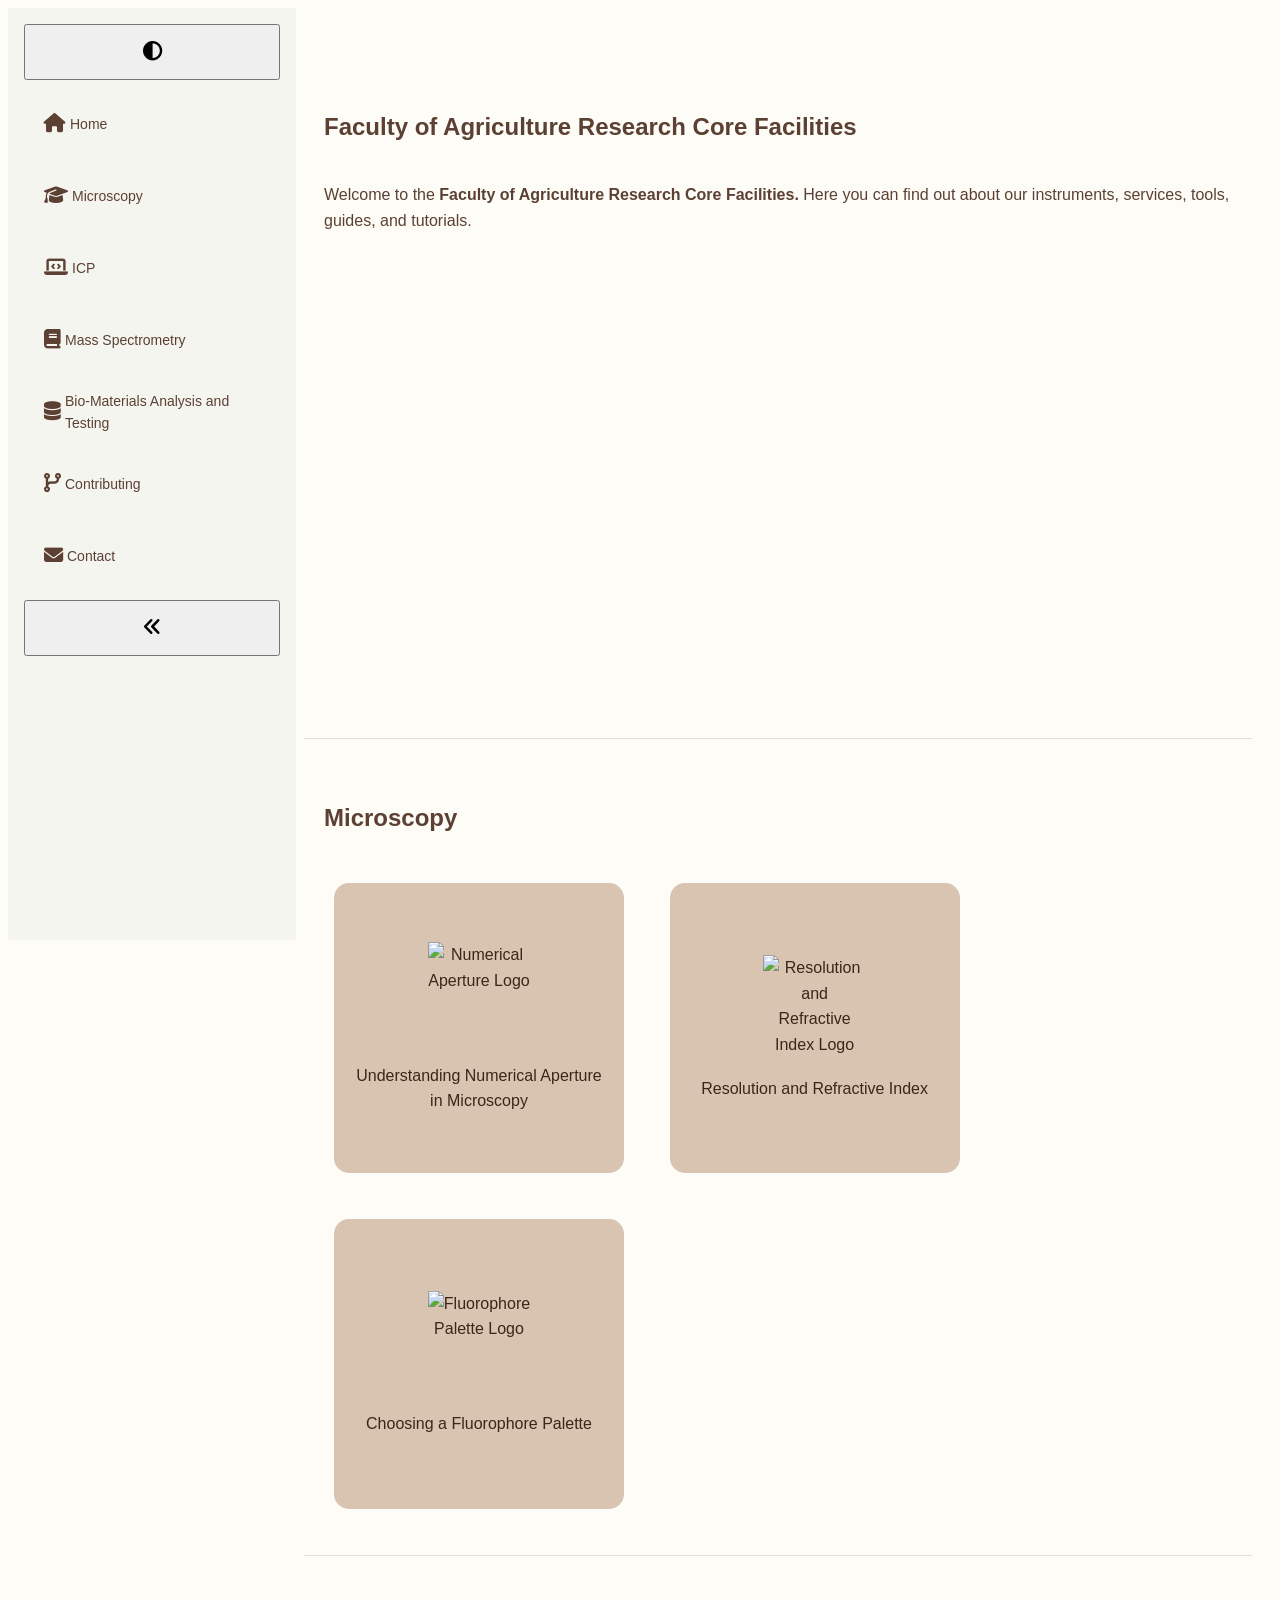
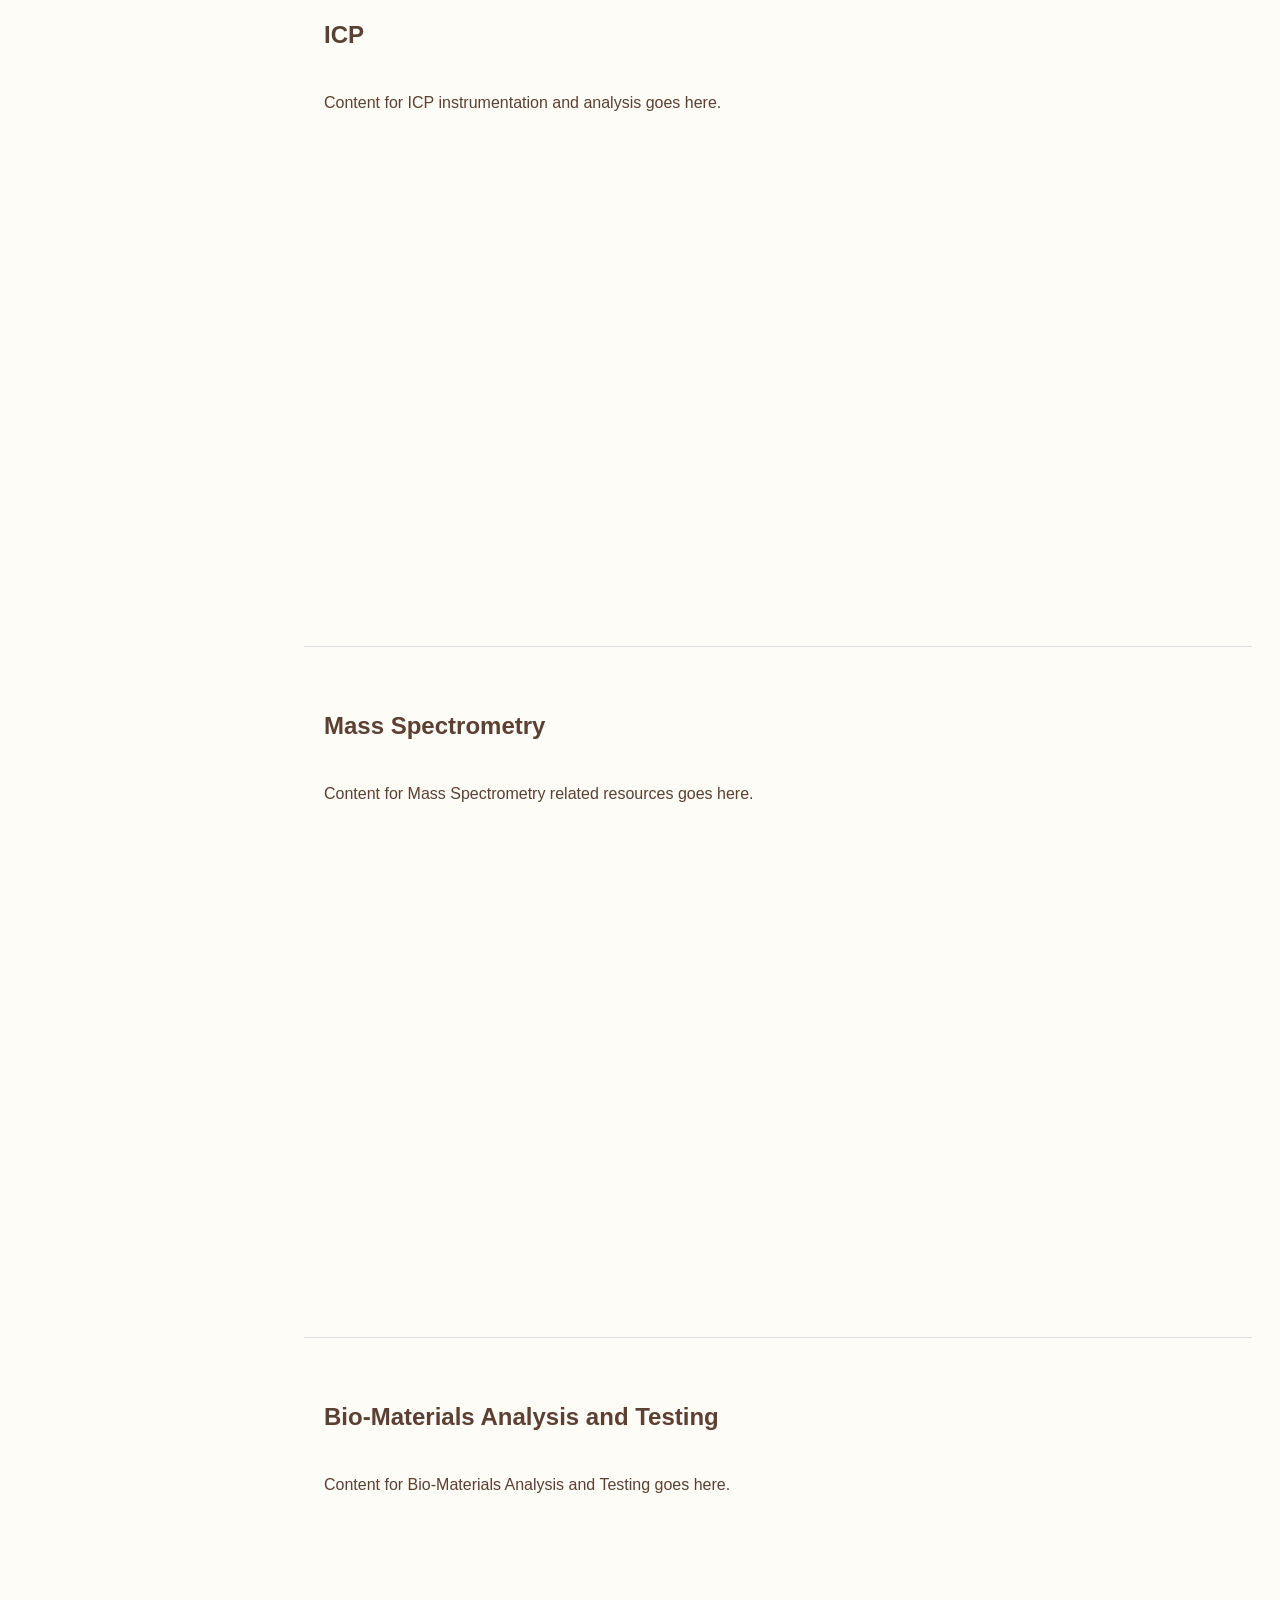
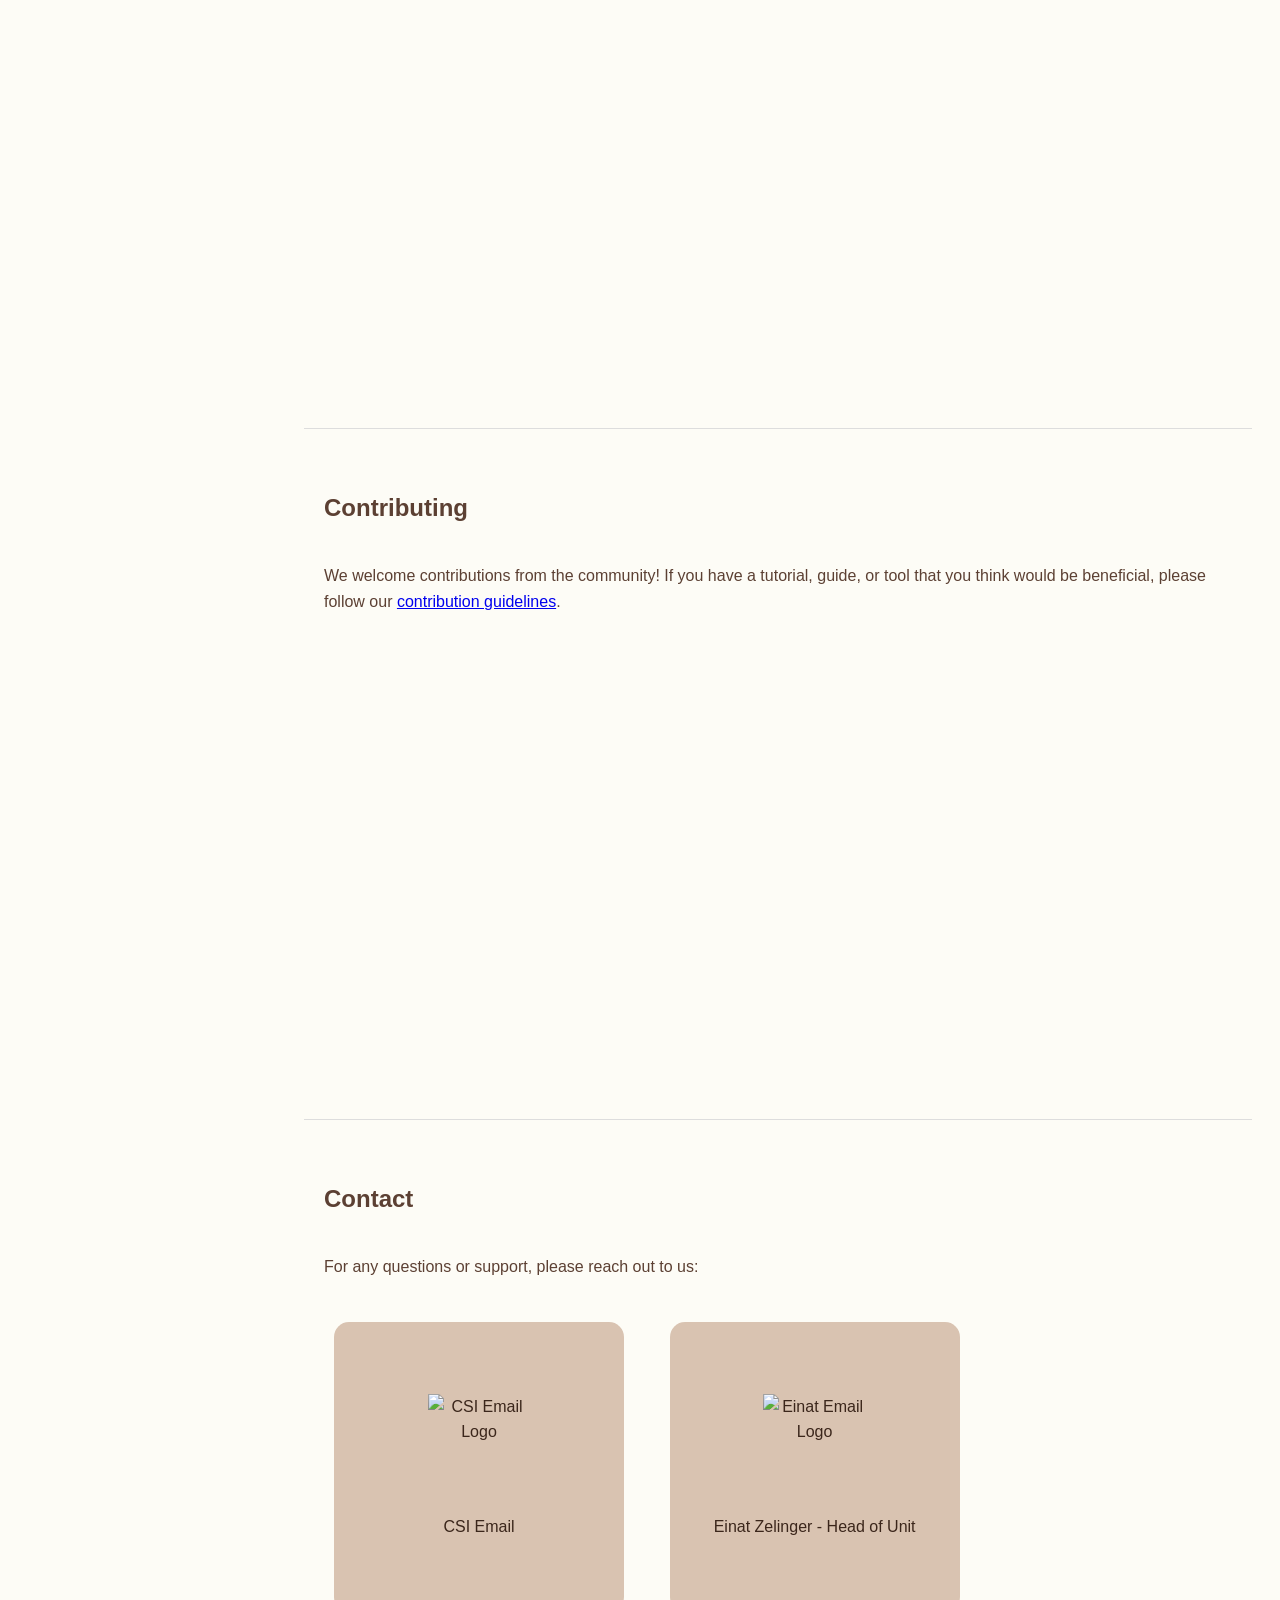
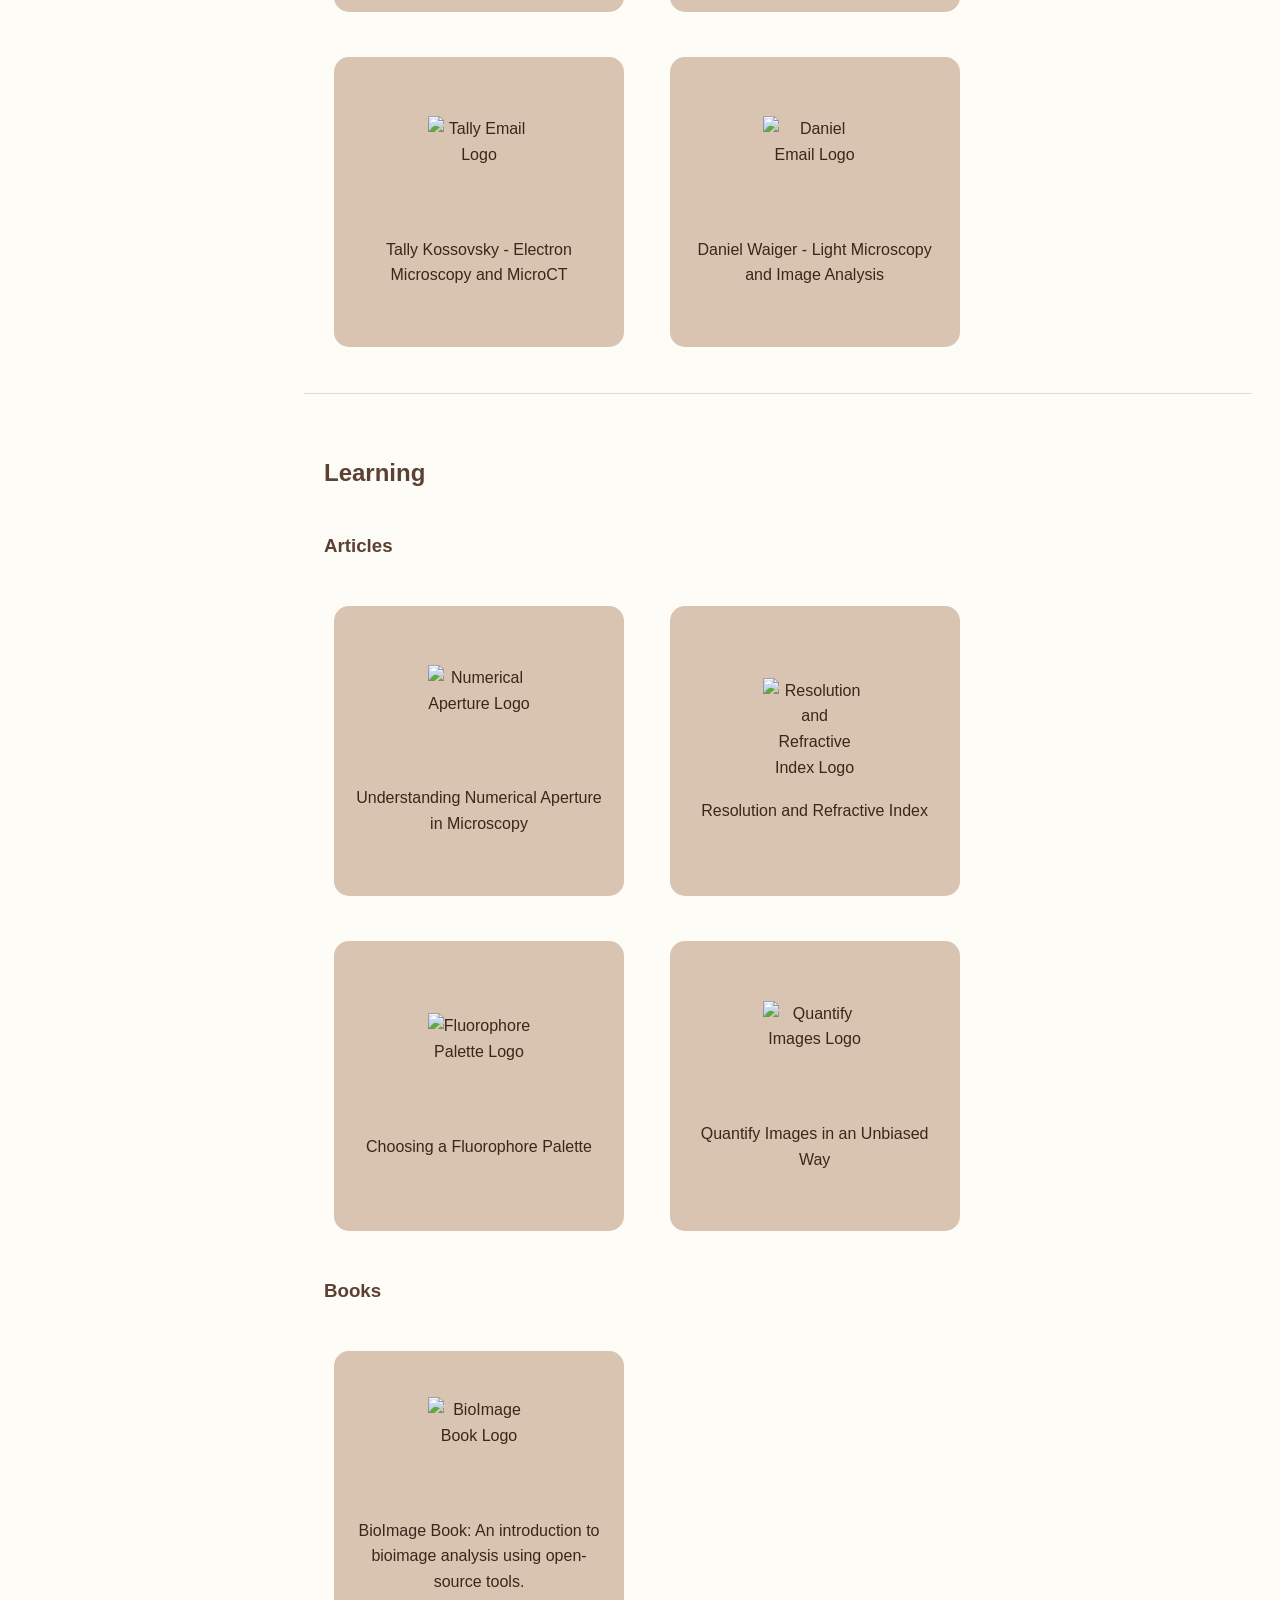
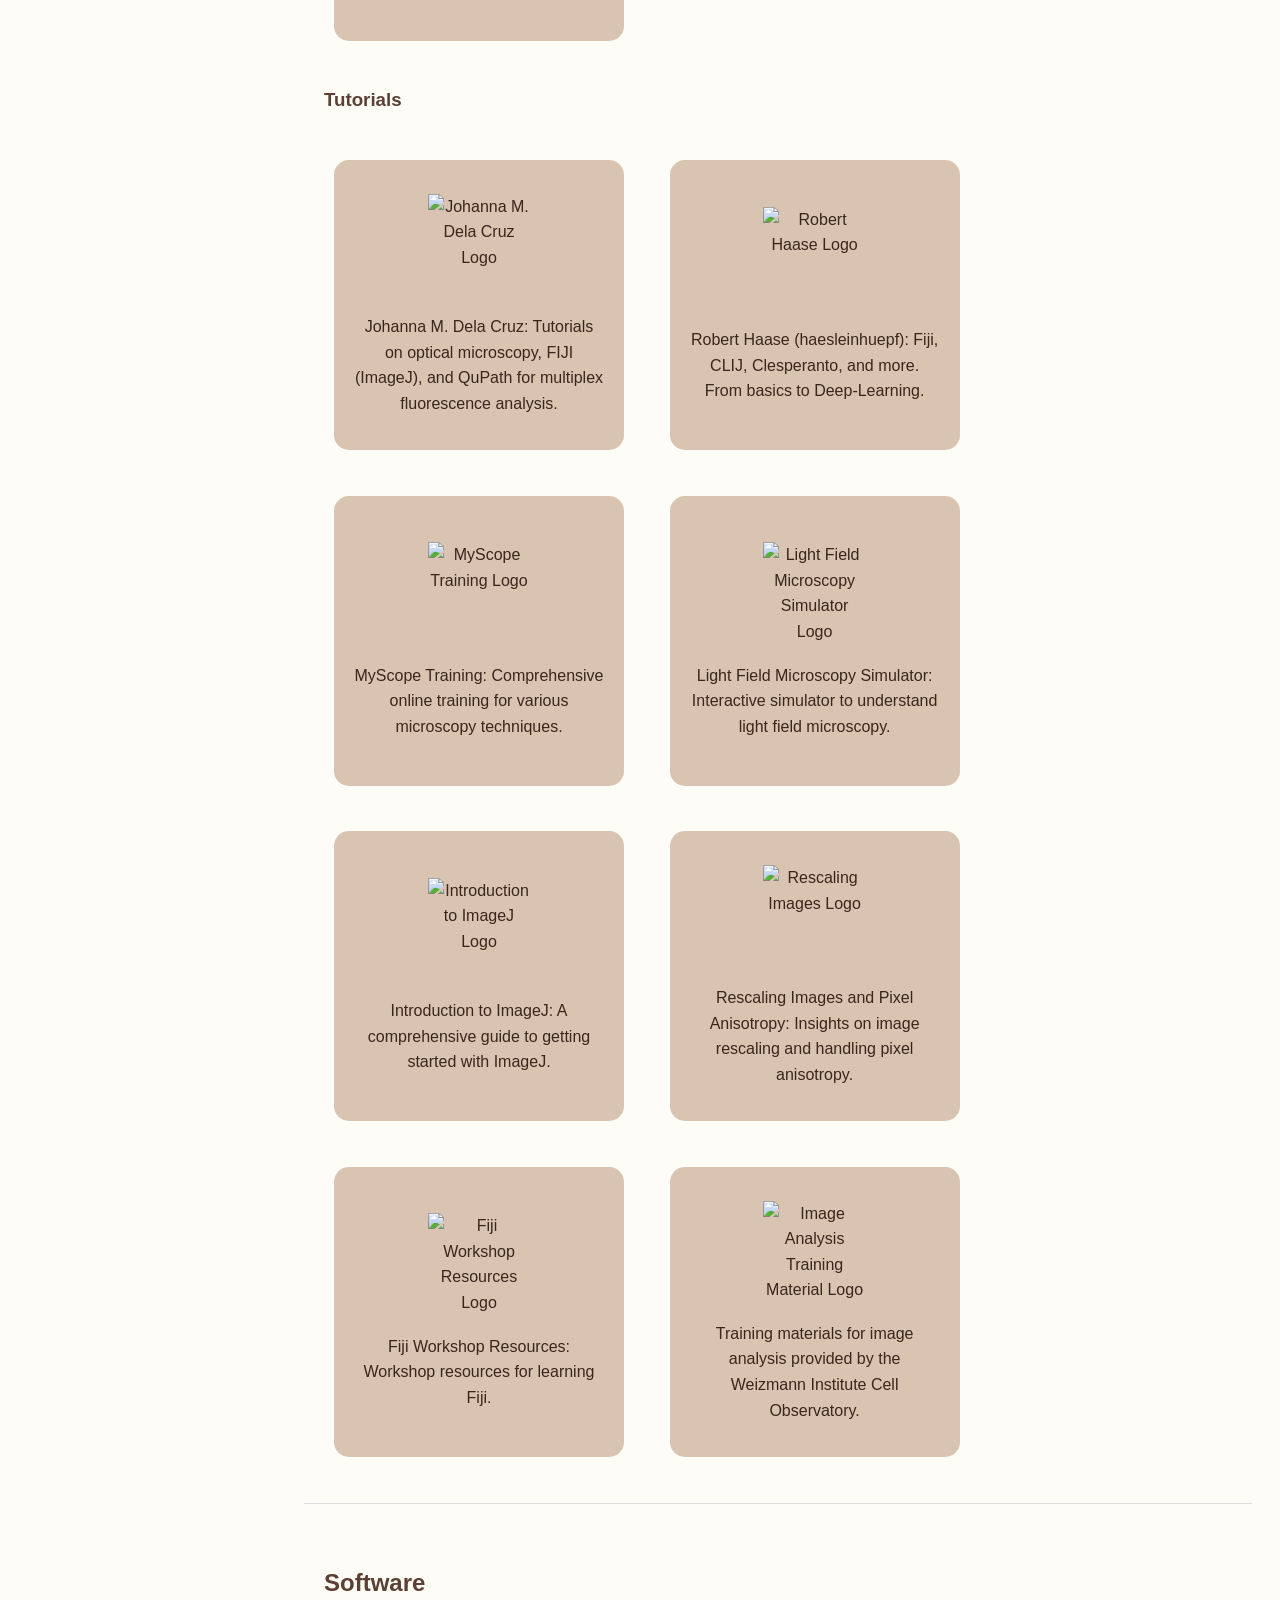
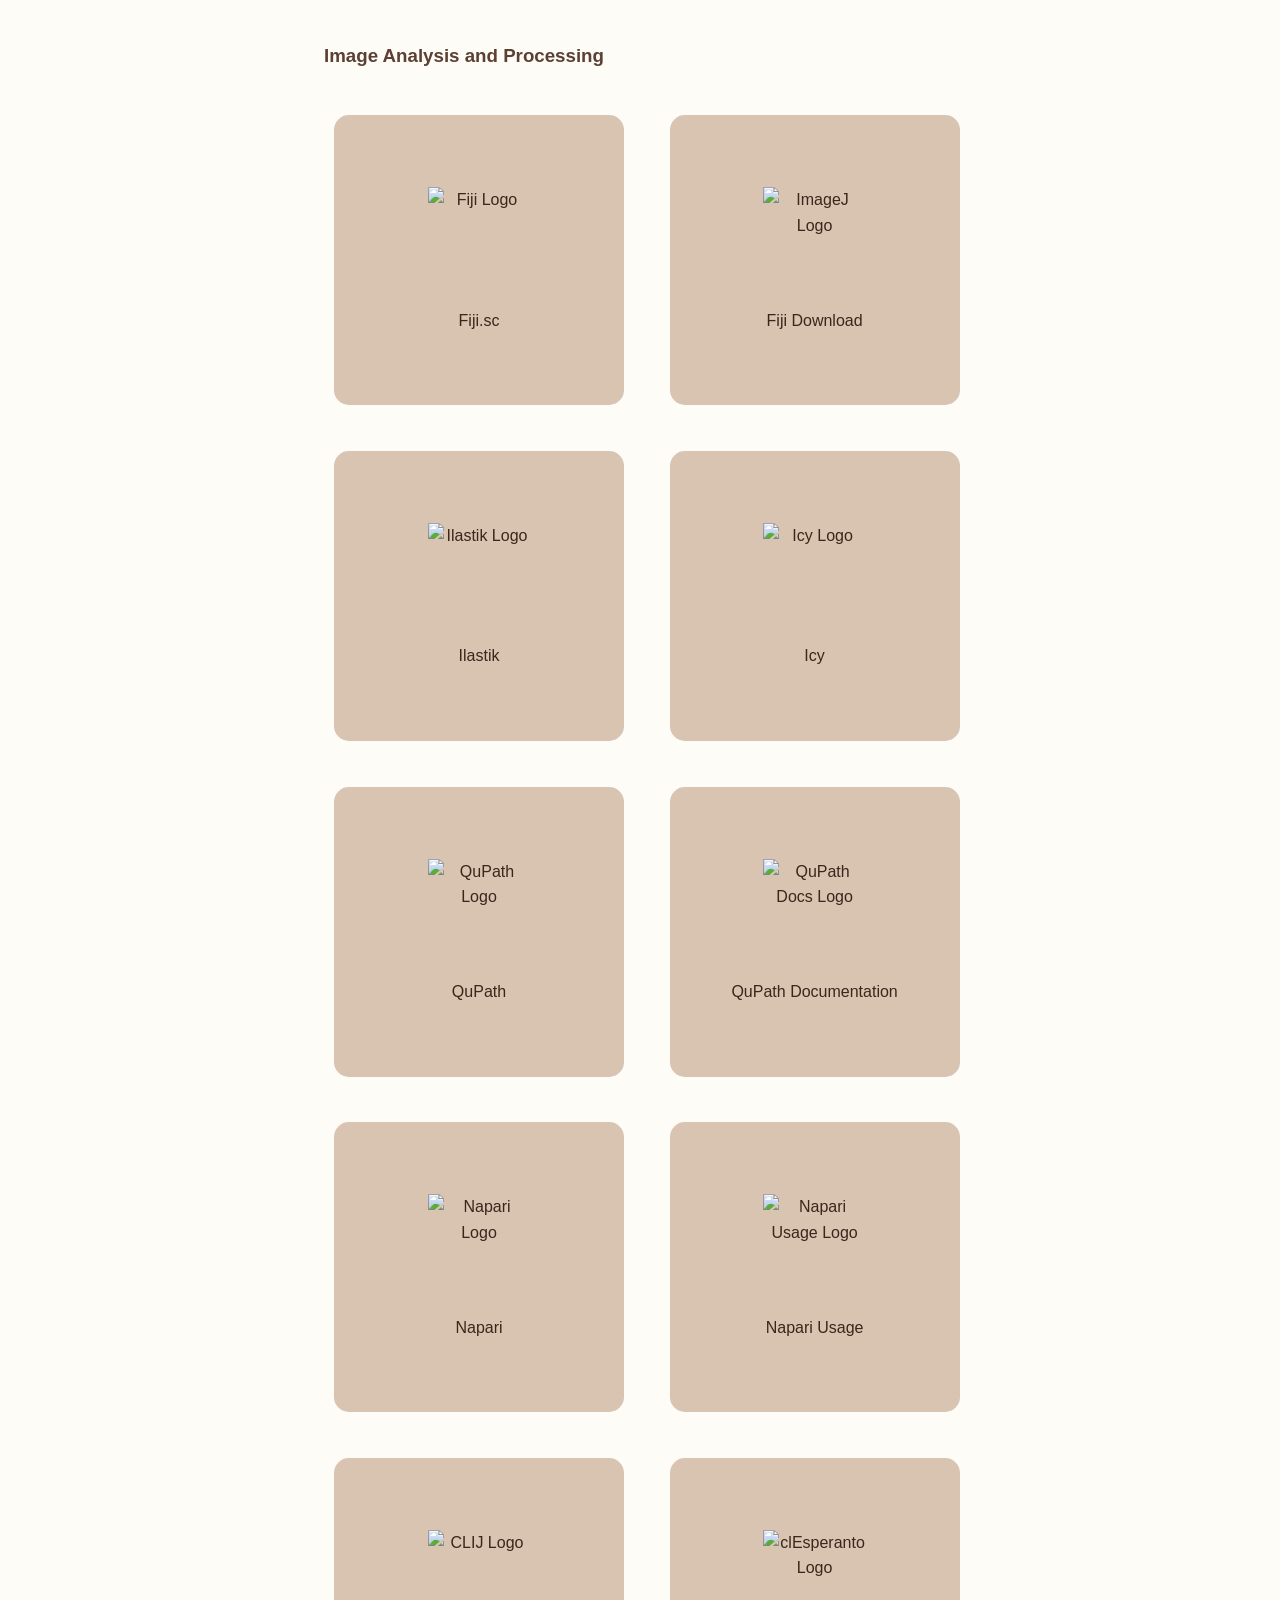
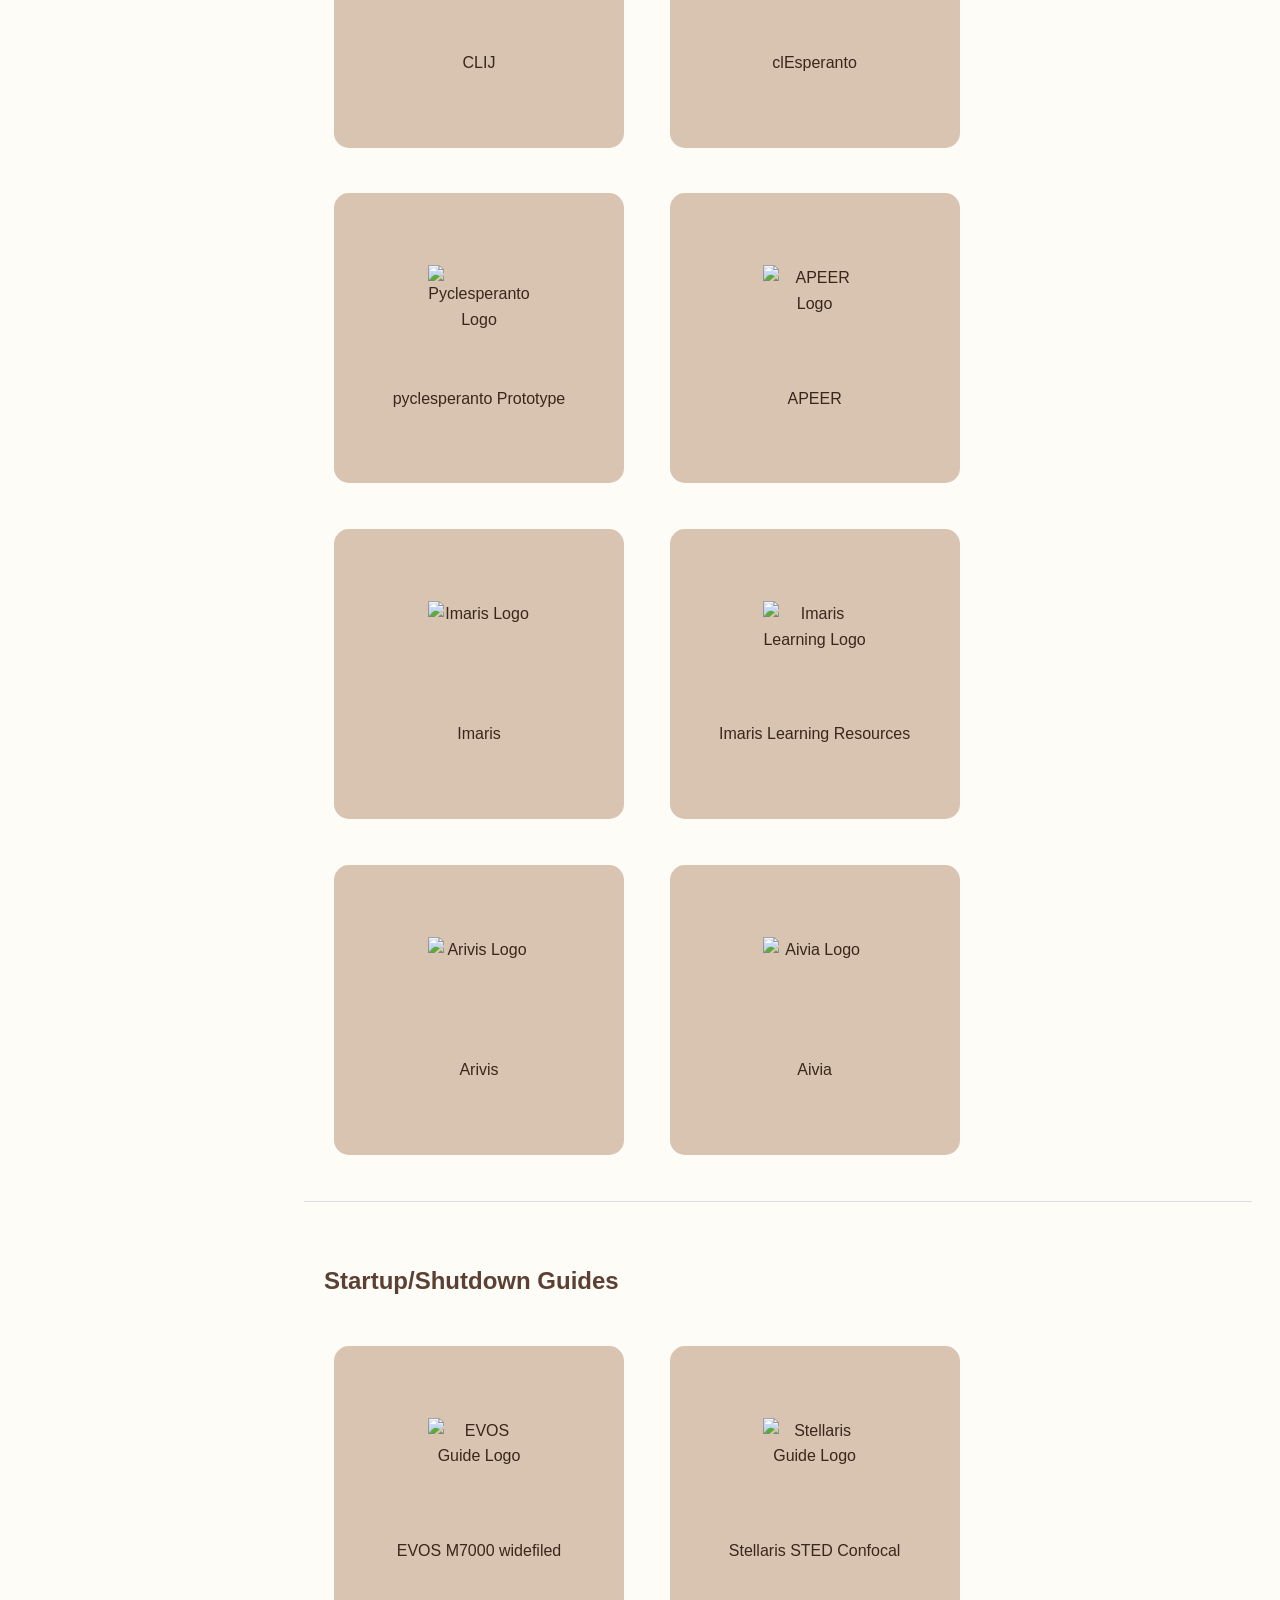
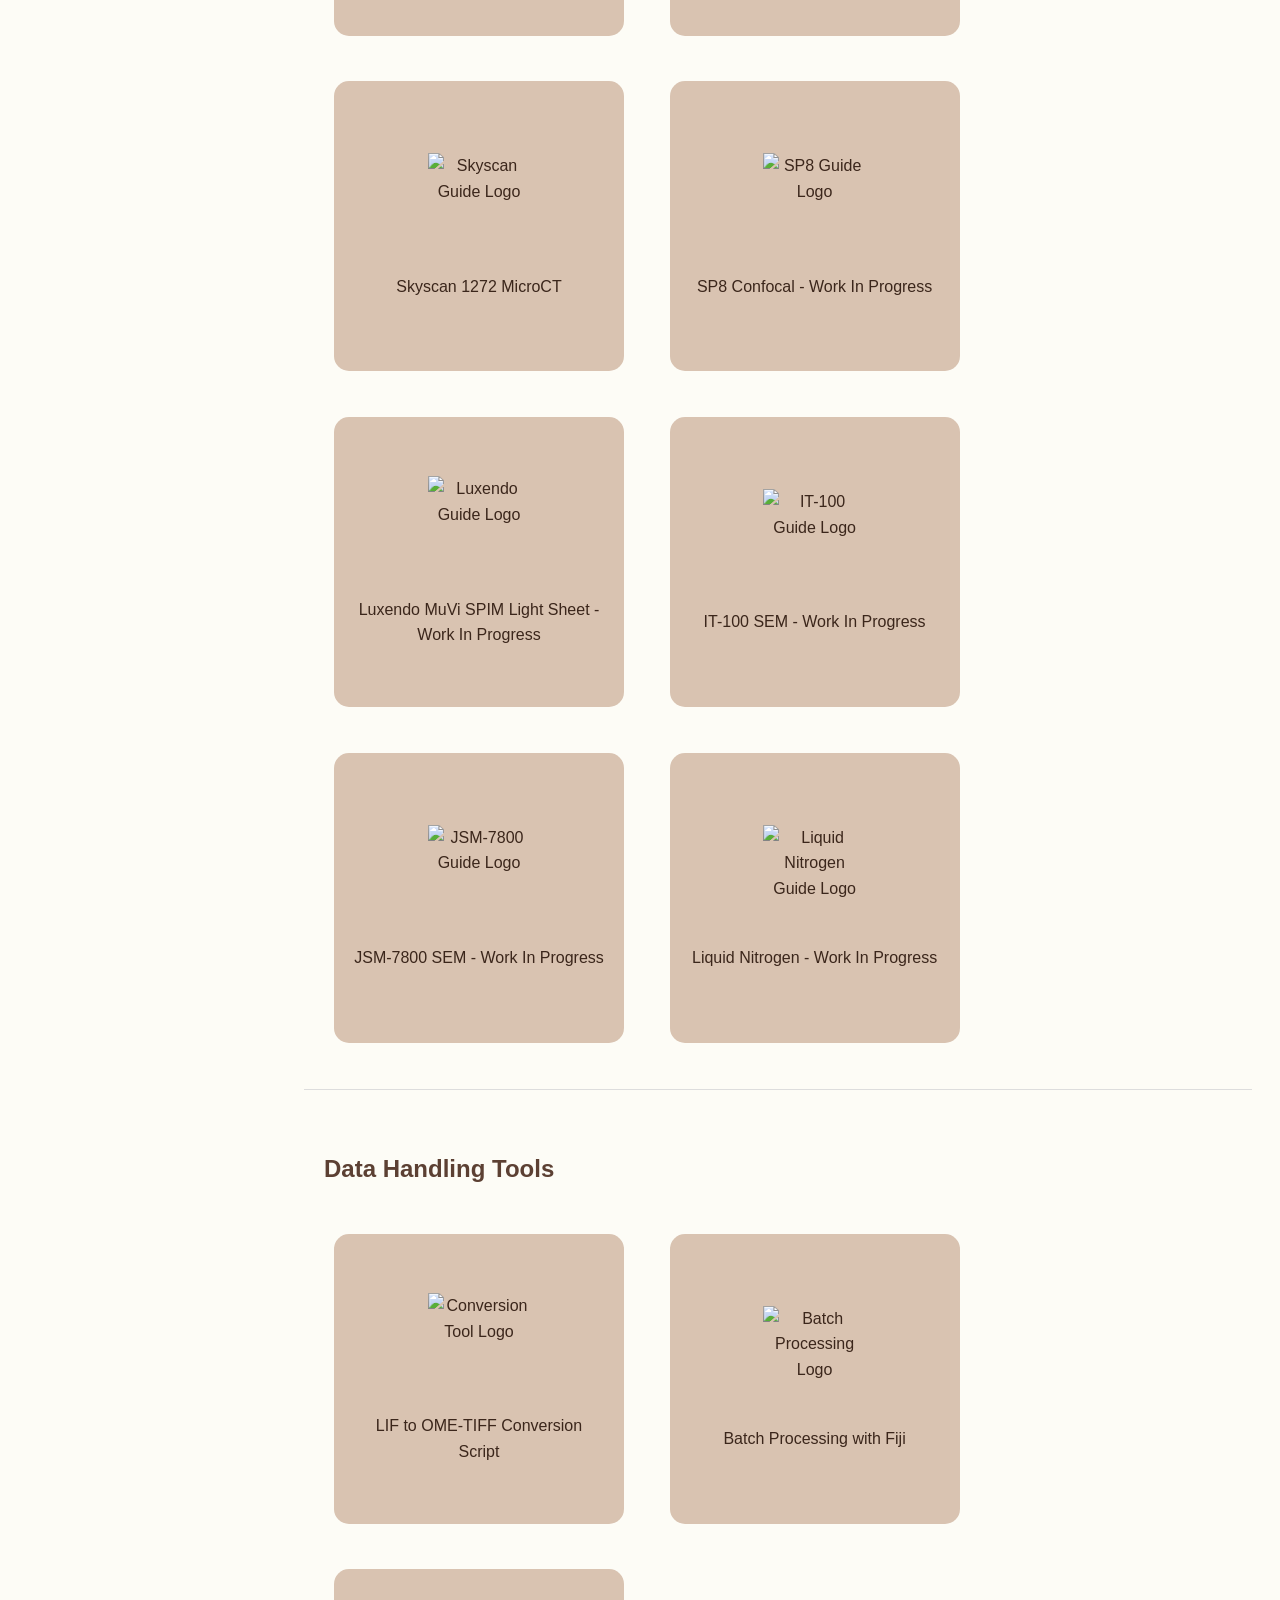
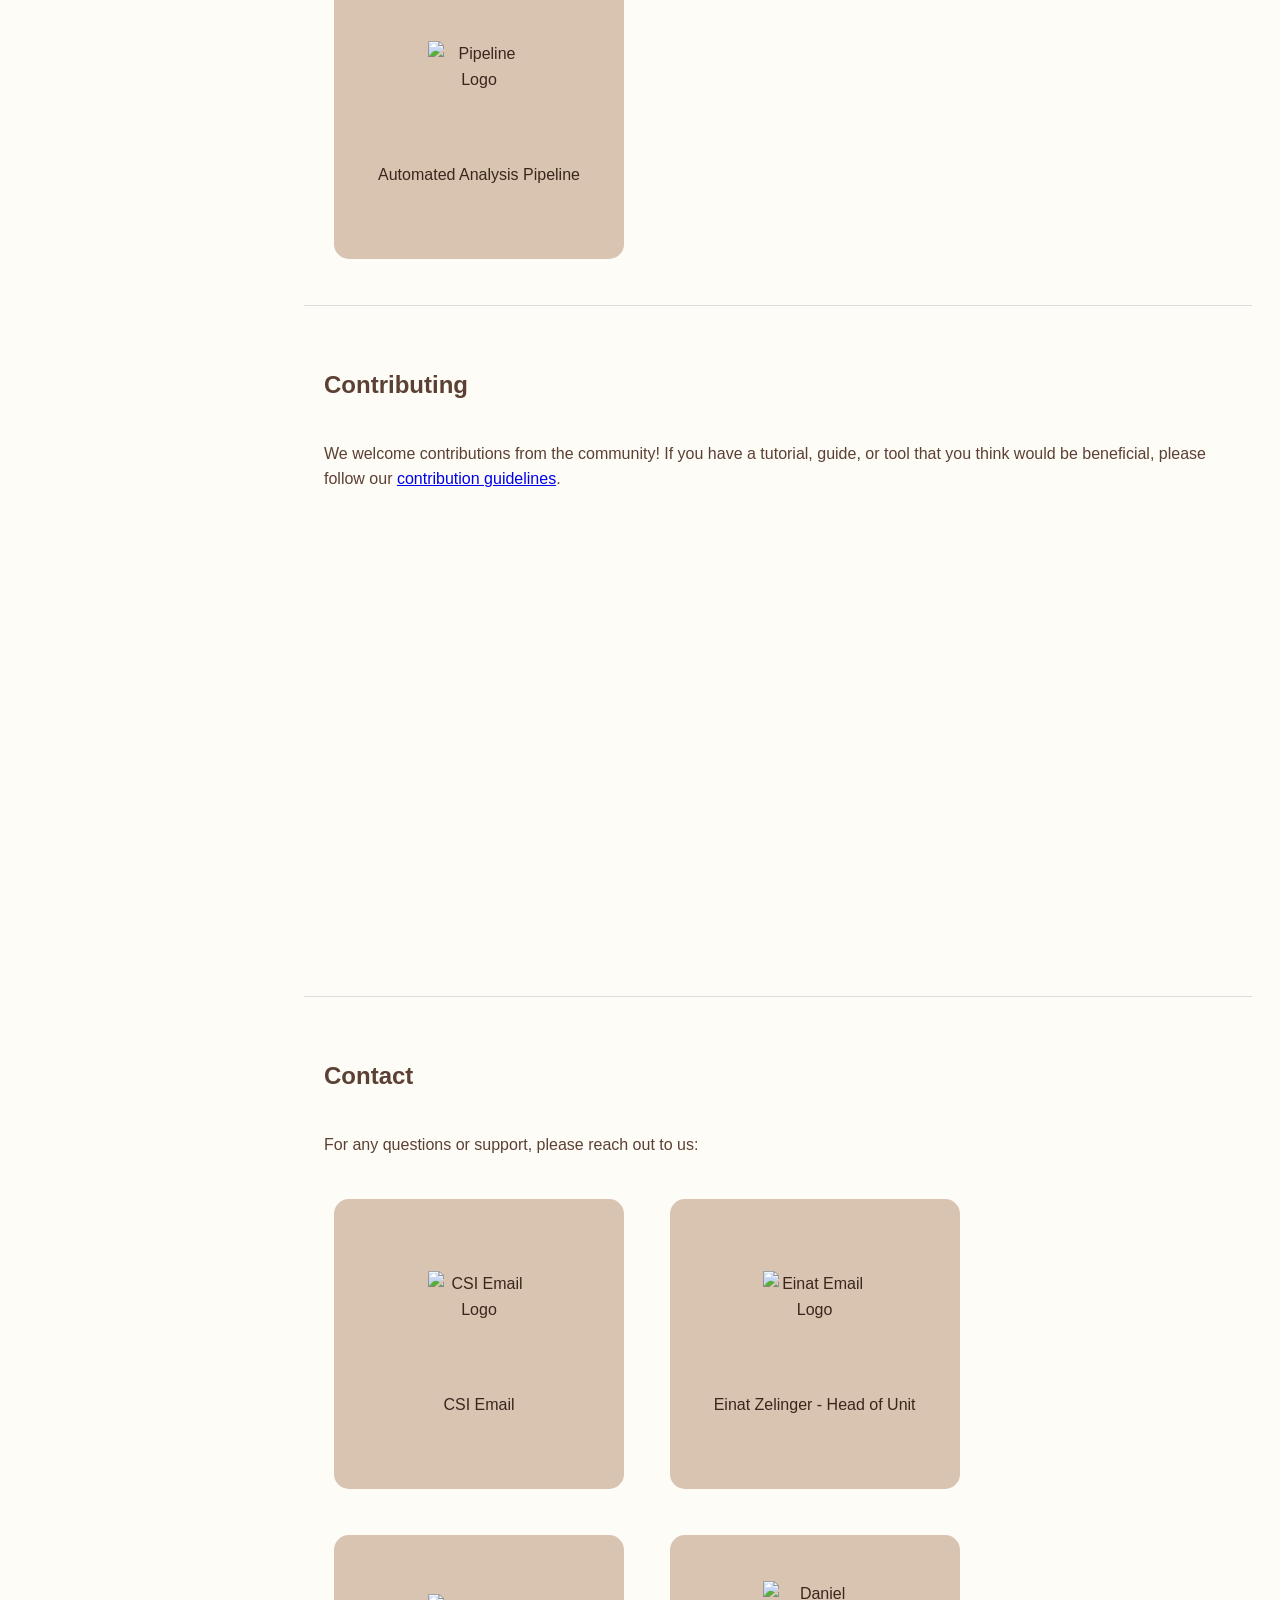
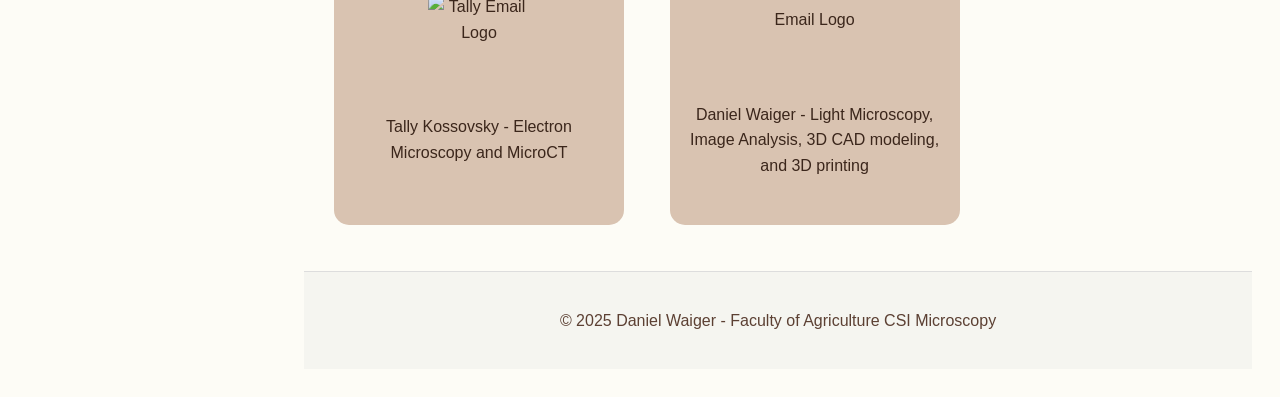
==== commit b008654a: "Update index.html with new descriptions, keywords, and sections for research facilities" ====
--- a/index.html
+++ b/index.html
@@ -3,9 +3,9 @@
 <head>
     <meta charset="UTF-8">
     <meta name="viewport" content="width=device-width, initial-scale=1.0">
-    <meta name="description" content="Faculty of Agriculture CSI Microscopy - Resource hub for microscopy tools, guides, and tutorials.">
-    <meta name="keywords" content="Microscopy, Image Analysis, Learning, Software, Tools, Guides, Community">
-    <meta name="author" content="Faculty of Agriculture CSI Microscopy">
+    <meta name="description" content="Faculty of Agriculture Research Core Facilities - Resource hub for ICP, MS, Microscopyת, and Materials Analysis and Testing equipment, guides, and tutorials.">
+    <meta name="keywords" content="Microscopy, ICP, Mass Spectroscopy, FTIR, Materials Testing, Software, Tools, Guides, Community">
+    <meta name="author" content="Faculty of Agriculture Research Core Facilities">
     <title>Faculty of Agriculture CSI Microscopy</title>
     <link rel="stylesheet" href="styles.css">
     <link rel="stylesheet" href="https://cdnjs.cloudflare.com/ajax/libs/font-awesome/6.5.1/css/all.min.css">
@@ -15,44 +15,103 @@
         <button class="theme-toggle" id="theme-toggle"><i class="fa-solid fa-circle-half-stroke"></i></button>
         <a href="#home"><i class="fa-solid fa-house"></i> <span class="text">Home</span></a>
         
-        <a href="#learning"><i class="fa-solid fa-graduation-cap"></i> <span class="text">Learning</span></a>
-        <a href="#software"><i class="fa-solid fa-laptop-code"></i> <span class="text">Software</span></a>
-        <a href="#startup-shutdown-guides"><i class="fa-solid fa-book"></i> <span class="text">Guides</span></a>
-        <a href="#data-handling-tools"><i class="fa-solid fa-database"></i> <span class="text">Data Tools</span></a>
-        <a href="#contributing"><i class="fa-solid fa-code-branch"></i> <span class="text">Contributing</span></a>
-        <a href="#contact"><i class="fa-solid fa-envelope"></i> <span class="text">Contact</span></a>
+        <a href="#Microscopy"><i class="fa-solid fa-graduation-cap"></i> <span class="text">Microscopy</span></a>
+        <a href="#ICP"><i class="fa-solid fa-laptop-code"></i> <span class="text">ICP</span></a>
+        <a href="#Mass Spectrometry"><i class="fa-solid fa-book"></i> <span class="text">Mass Spectrometry</span></a>
+        <a href="#Bio-Materials Analysis and Testing"><i class="fa-solid fa-database"></i> <span class="text">Bio-Materials Analysis and Testing</span></a>
+        <a href="#Forms"><i class="fa-solid fa-code-branch"></i> <span class="text">Contributing</span></a>
+        <a href="#Contact"><i class="fa-solid fa-envelope"></i> <span class="text">Contact</span></a>
         <button id="collapse-toggle"><i class="fa-solid fa-angles-left toggle-icon"></i></button>
     </nav>
 
     <main>
+        <!-- Home Section -->
         <section id="home">
-            <h1>Faculty of Agriculture CSI Microscopy</h1>
-            <p>Welcome to the <strong>Faculty of Agriculture CSI Microscopy</strong> GitHub organization! This repository serves as a resource hub for our users, providing essential tools, guides, and tutorials related to microscopy and image analysis.</p>
-            <h3>Useful Links</h3>
-            <ul>
-                <li>
-                    <a href="https://bookit-prod.cc.huji.ac.il/Weekly.aspx" target="_blank">
-                        <img src="	https://bookit-prod.cc.huji.ac.il/bookitStyle/dist/styles/img/bookitlab.svg
-                        " alt="Bookit Calendar" class="thumbnail">
-                        Instrument Booking Calendar
-                    </a>
-                </li>
-                <li>
-                    <a href="https://forms.gle/igPJLiemJrT7ZCL56" target="_blank">
-                        <img src="https://lh3.googleusercontent.com/qT-mnpsMIcop6f82s52RiUSQTfhP5TqbS9eNovaITMbjEIAlIxuW5m3lI2LxLkwox92YIl7rPIzsI0oxUzLPx89KyPabgiLAPeVcjg" alt="Project Initiation Form Logo" class="thumbnail">
-                        Project Initiation Form
-                    </a>
-                </li>
-                <li>
-                    <a href="https://github.com/Faculty-of-Agriculture-CSI-Microscopy/image-analysis-server/tree/main" target="_blank">
-                        <img src="https://github.githubassets.com/assets/GitHub-Mark-ea2971cee799.png" alt="Image Data Management Logo" class="thumbnail">
-                        Image Data Management
-                    </a>
-                </li>
-                <li>
-                    <a href="https://drive.google.com/file/d/118CQXZPBCW-mHCuB_DfPmw-stnbfy4up/view" target="_blank">
-                        <img src="https://lh3.googleusercontent.com/rCwHBRBJV4wFiEIN_Mlboj94_TGJxyJtBh-MBFL4y1aZdO4hb7_Uc_PpXRyAoN7O9m_Zc1wSyp3H1vsnb829QE7t9KyGNJY9A1a3QQ" alt="Server Access Manual Logo" class="thumbnail">
-                        Server Access Manual
+            <h1>Faculty of Agriculture Research Core Facilities</h1>
+            <p>Welcome to the <strong>Faculty of Agriculture Research Core Facilities.</strong> Here you can find out about our instruments, services, tools, guides, and tutorials.</p>
+            <!-- Home content (e.g. useful links) goes here -->
+        </section>
+
+        <!-- Microscopy Section -->
+        <section id="Microscopy">
+            <h2>Microscopy</h2>
+            <!-- Insert microscopy-related content, guides, and resources -->
+            <ul>
+                <li>
+                    <a href="https://bitesizebio.com/13450/that-other-number-the-meaning-of-numerical-aperture-in-microscopy/" target="_blank">
+                        <img src="https://www.google.com/s2/favicons?domain=bitesizebio.com" alt="Numerical Aperture Logo" class="thumbnail">
+                        Understanding Numerical Aperture in Microscopy
+                    </a>
+                </li>
+                <li>
+                    <a href="https://bitesizebio.com/22851/resolution-and-refractive-index-set-up-your-confocal-wisely/" target="_blank">
+                        <img src="https://www.google.com/s2/favicons?domain=bitesizebio.com" alt="Resolution and Refractive Index Logo" class="thumbnail">
+                        Resolution and Refractive Index
+                    </a>
+                </li>
+                <li>
+                    <a href="https://bitesizebio.com/30265/choosing-fluorophore-palette/" target="_blank">
+                        <img src="https://www.google.com/s2/favicons?domain=bitesizebio.com" alt="Fluorophore Palette Logo" class="thumbnail">
+                        Choosing a Fluorophore Palette
+                    </a>
+                </li>
+            </ul>
+        </section>
+
+        <!-- ICP Section -->
+        <section id="ICP">
+            <h2>ICP</h2>
+            <!-- Add ICP-specific guides, tutorials, and resources here -->
+            <p>Content for ICP instrumentation and analysis goes here.</p>
+        </section>
+
+        <!-- Mass Spectrometry Section -->
+        <section id="Mass Spectrometry">
+            <h2>Mass Spectrometry</h2>
+            <!-- Mass Spectrometry resources and guides -->
+            <p>Content for Mass Spectrometry related resources goes here.</p>
+        </section>
+
+        <!-- Bio-Materials Analysis and Testing Section -->
+        <section id="Bio-Materials Analysis and Testing">
+            <h2>Bio-Materials Analysis and Testing</h2>
+            <!-- Include guides, tutorials, and tools relevant to bio-materials analysis -->
+            <p>Content for Bio-Materials Analysis and Testing goes here.</p>
+        </section>
+
+        <!-- Contributing Section -->
+        <section id="Forms">
+            <h2>Contributing</h2>
+            <p>We welcome contributions from the community! If you have a tutorial, guide, or tool that you think would be beneficial, please follow our <a href="https://example.com/contributing" target="_blank">contribution guidelines</a>.</p>
+        </section>
+
+        <!-- Contact Section -->
+        <section id="Contact">
+            <h2>Contact</h2>
+            <p>For any questions or support, please reach out to us:</p>
+            <ul>
+                <li>
+                    <a href="mailto:core.csi@mail.huji.ac.il">
+                        <img src="https://tse4.mm.bing.net/th?id=OIP.lL-Y1iwd-JCwQMCt2DnESwHaH2&rs=1&pid=ImgDetMain" alt="CSI Email Logo" class="thumbnail">
+                        CSI Email
+                    </a>
+                </li>
+                <li>
+                    <a href="mailto:einat.zelinger@mail.huji.ac.il">
+                        <img src="https://tse4.mm.bing.net/th?id=OIP.lL-Y1iwd-JCwQMCt2DnESwHaH2&rs=1&pid=ImgDetMain" alt="Einat Email Logo" class="thumbnail">
+                        Einat Zelinger - Head of Unit
+                    </a>
+                </li>
+                <li>
+                    <a href="mailto:tally.kossovsky@mail.huji.ac.il">
+                        <img src="https://tse4.mm.bing.net/th?id=OIP.lL-Y1iwd-JCwQMCt2DnESwHaH2&rs=1&pid=ImgDetMain" alt="Tally Email Logo" class="thumbnail">
+                        Tally Kossovsky - Electron Microscopy and MicroCT
+                    </a>
+                </li>
+                <li>
+                    <a href="mailto:danielw@savion.huji.ac.il">
+                        <img src="https://tse4.mm.bing.net/th?id=OIP.lL-Y1iwd-JCwQMCt2DnESwHaH2&rs=1&pid=ImgDetMain" alt="Daniel Email Logo" class="thumbnail">
+                        Daniel Waiger - Light Microscopy and Image Analysis
                     </a>
                 </li>
             </ul>
@@ -329,11 +388,11 @@
                 </li>
             </ul>
         </section>
-
         <section id="contributing">
             <h2>Contributing</h2>
             <p>We welcome contributions from the community! If you have a tutorial, guide, or tool that you think would be beneficial, please follow our <a href="https://example.com/contributing" target="_blank">contribution guidelines</a>.</p>
         </section>
+
 
         <section id="contact">
             <h2>Contact</h2>
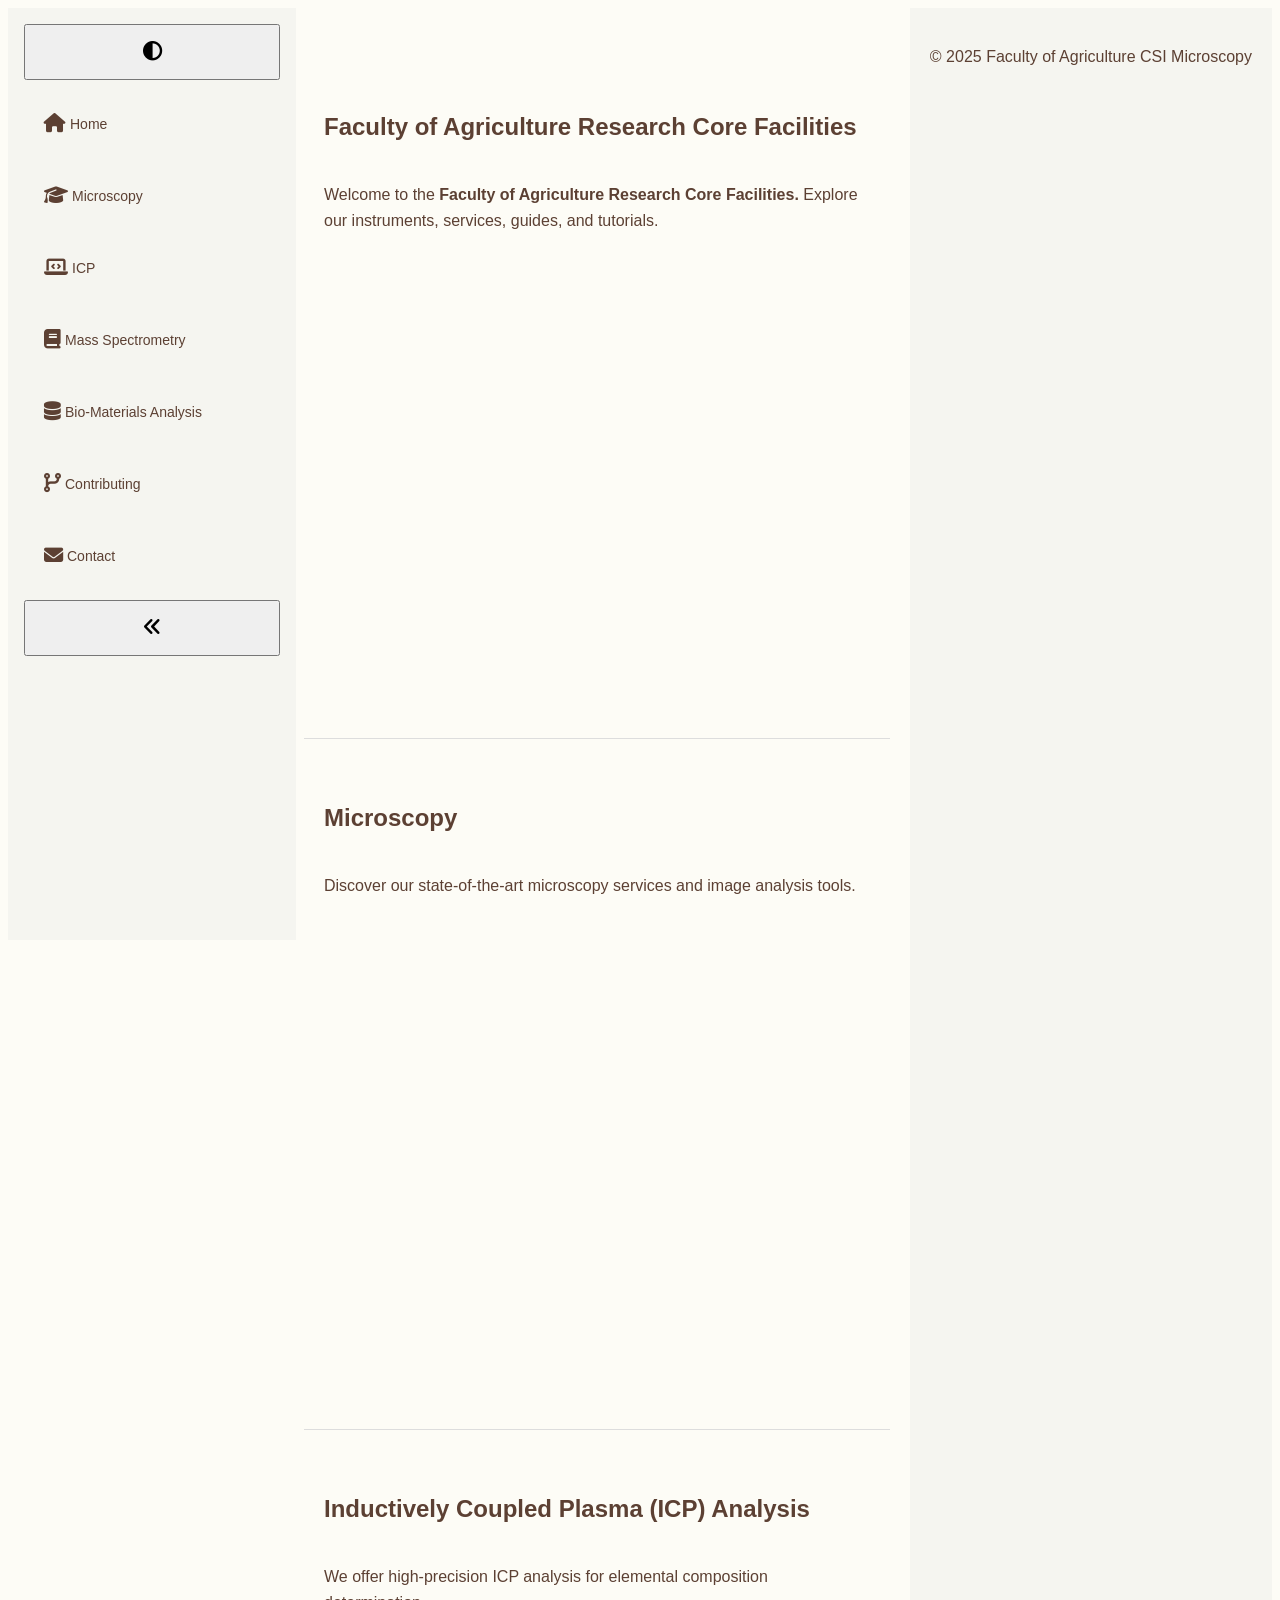
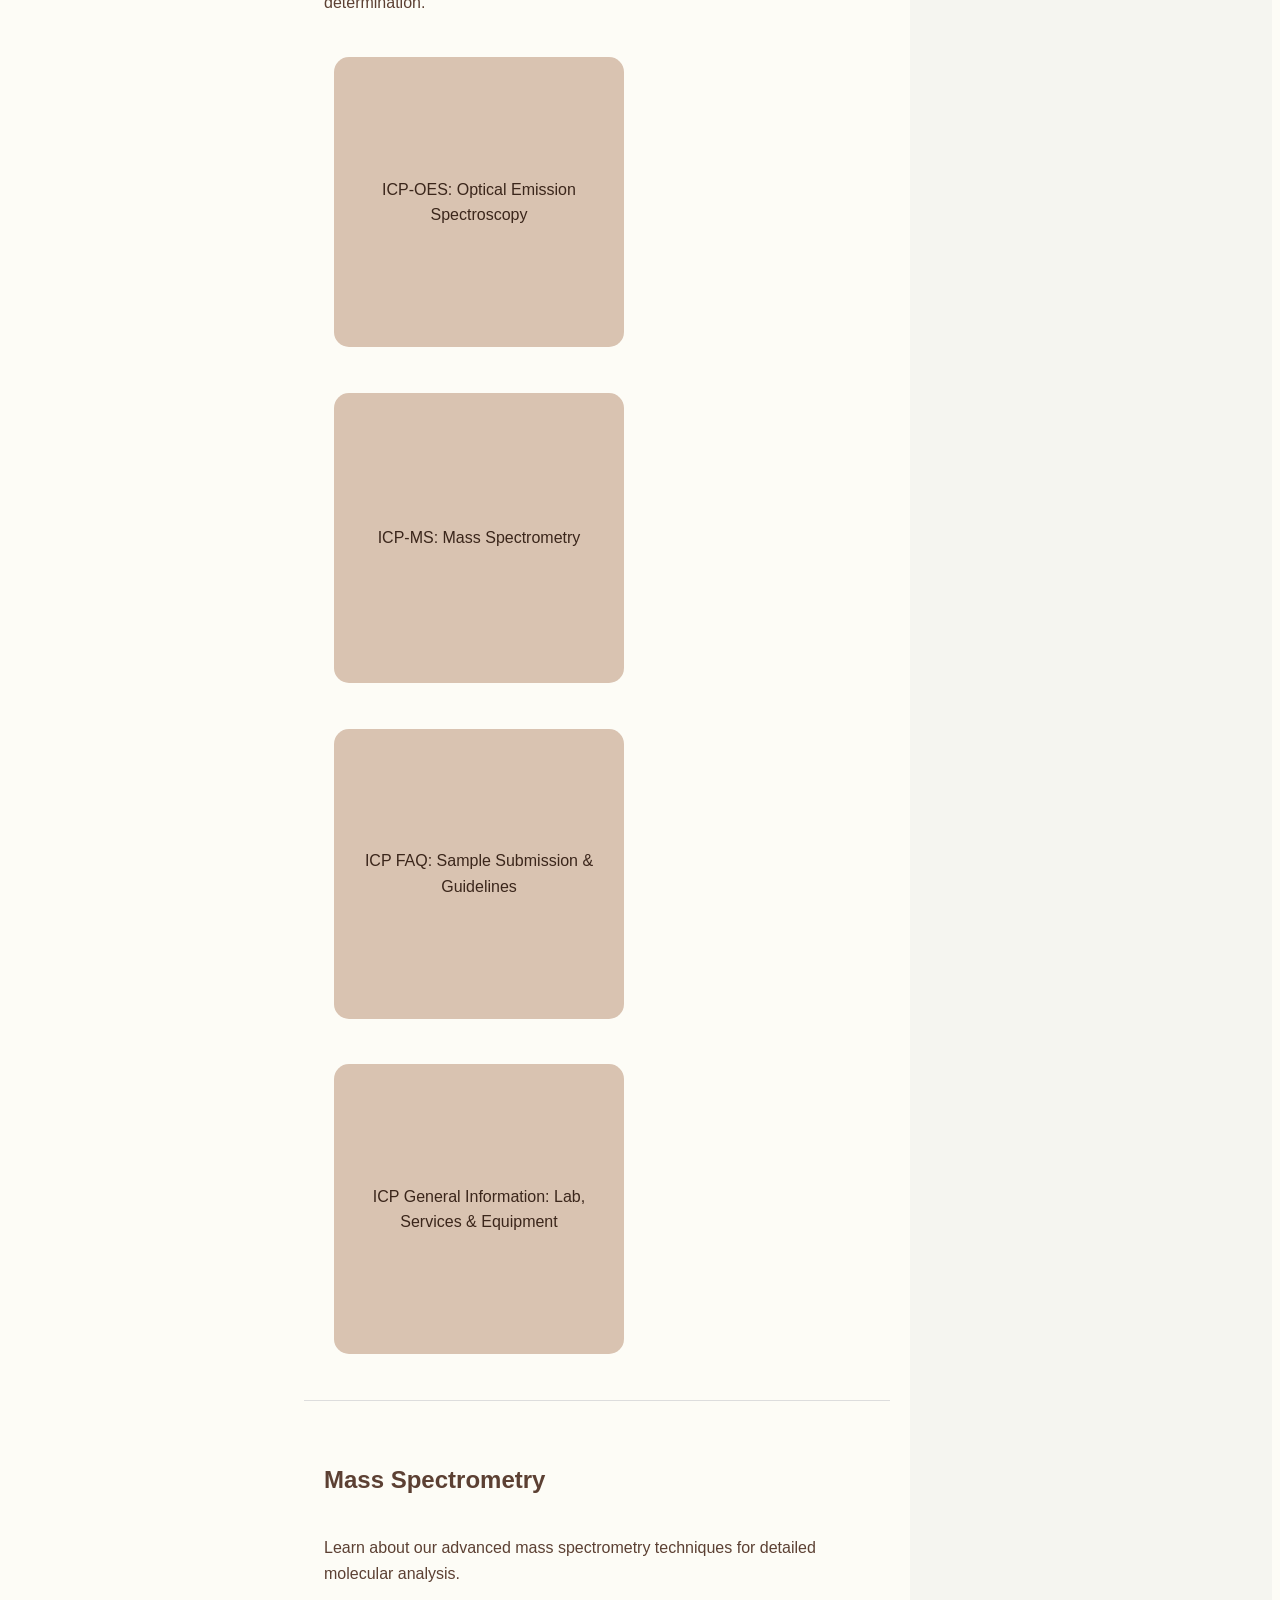
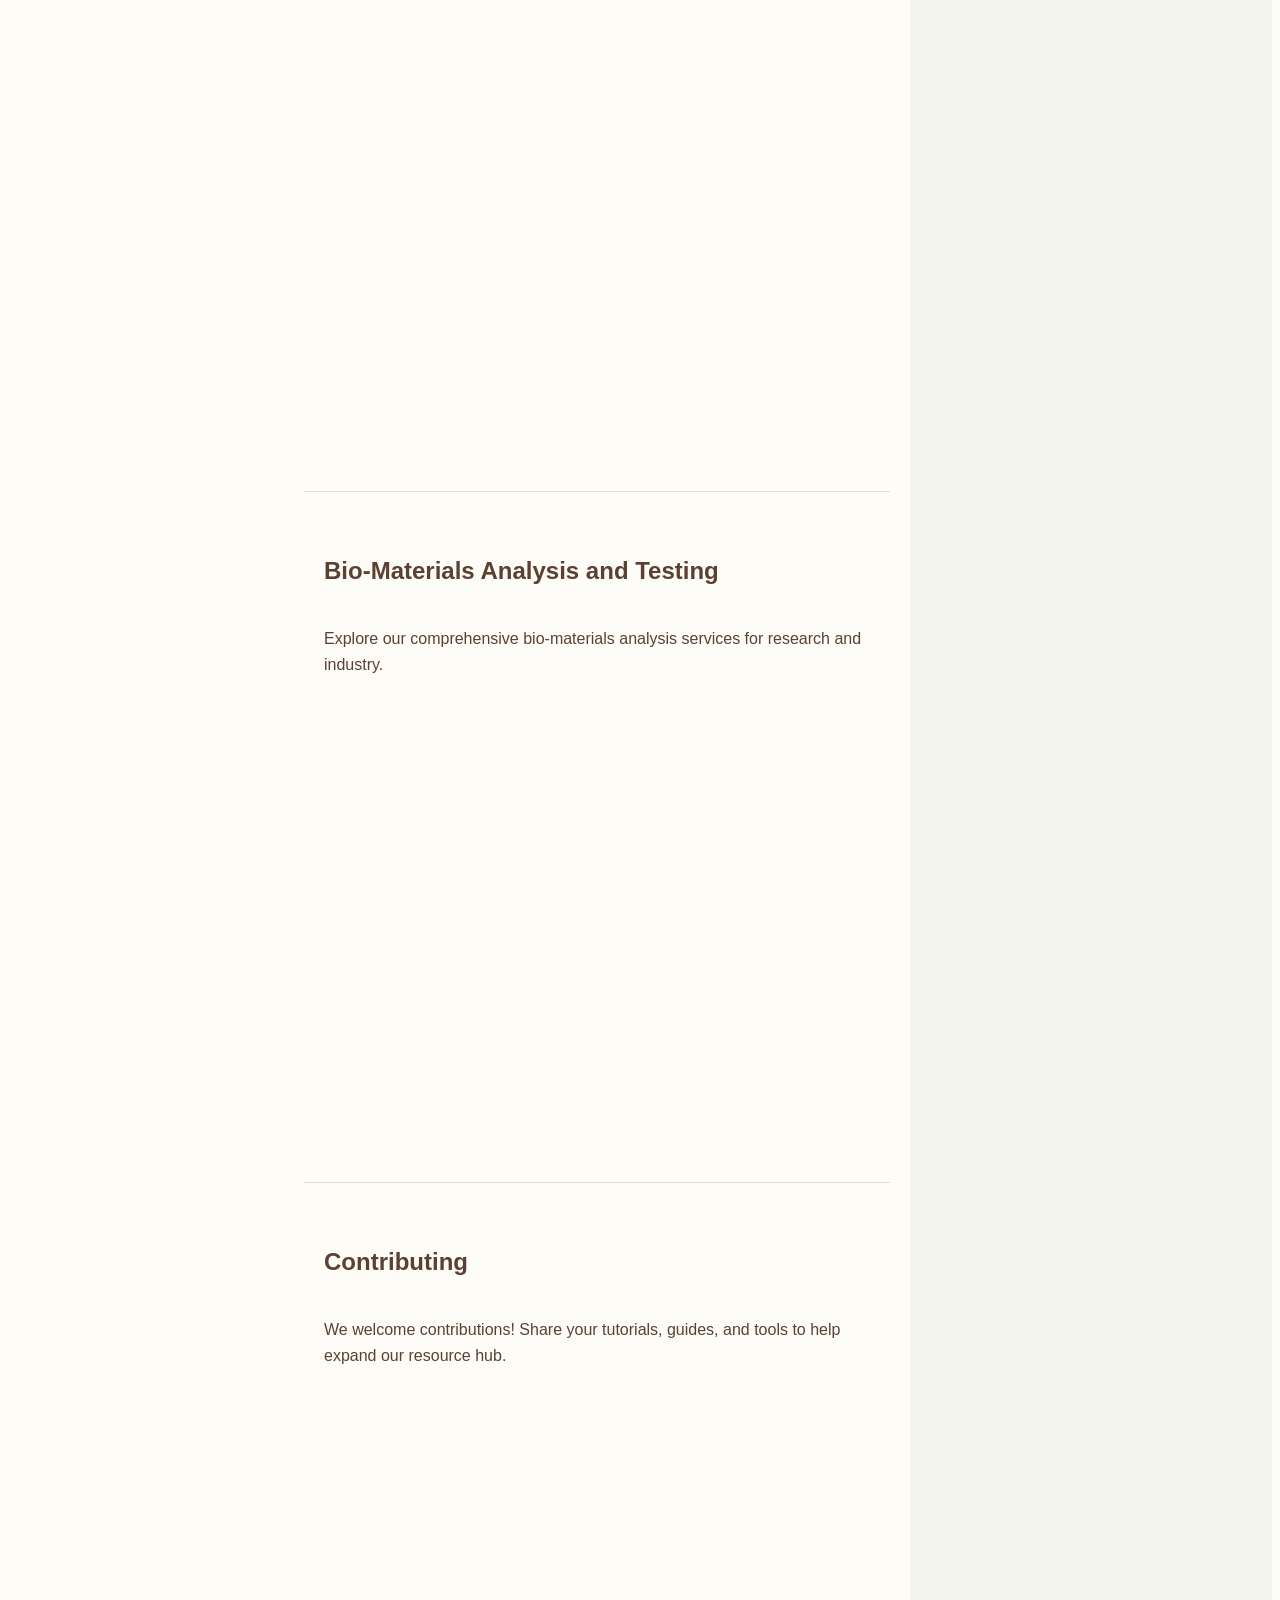
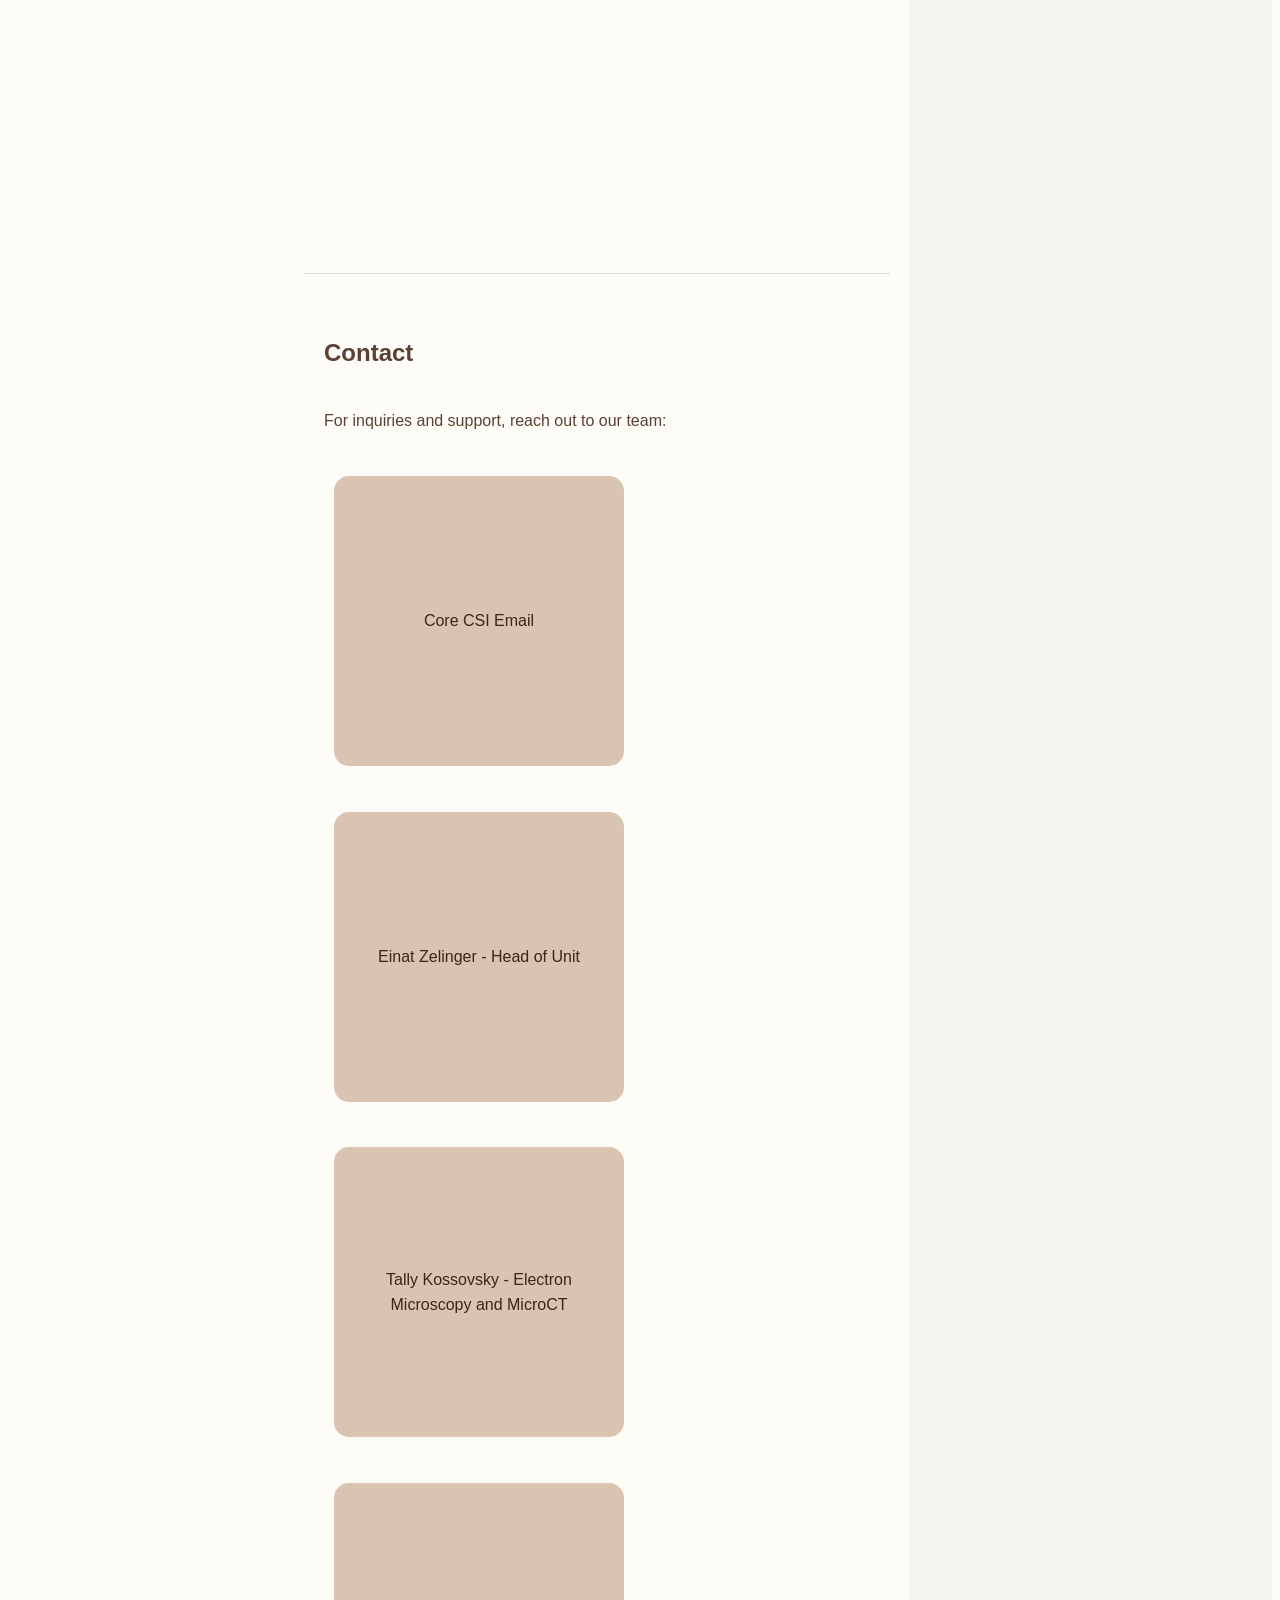
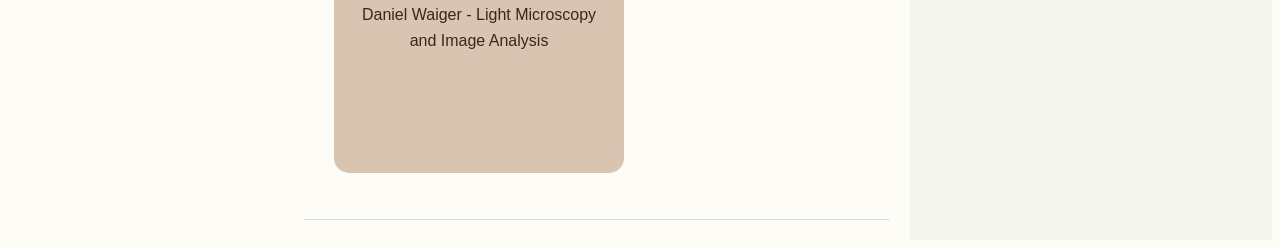
==== commit 5b28e638: "No code changes made" ====
--- a/index.html
+++ b/index.html
@@ -3,8 +3,8 @@
 <head>
     <meta charset="UTF-8">
     <meta name="viewport" content="width=device-width, initial-scale=1.0">
-    <meta name="description" content="Faculty of Agriculture Research Core Facilities - Resource hub for ICP, MS, Microscopyת, and Materials Analysis and Testing equipment, guides, and tutorials.">
-    <meta name="keywords" content="Microscopy, ICP, Mass Spectroscopy, FTIR, Materials Testing, Software, Tools, Guides, Community">
+    <meta name="description" content="Faculty of Agriculture Research Core Facilities - Resource hub for ICP, MS, Microscopy, and Materials Analysis.">
+    <meta name="keywords" content="Microscopy, ICP, Mass Spectrometry, FTIR, Materials Testing, Software, Tools, Guides, Community">
     <meta name="author" content="Faculty of Agriculture Research Core Facilities">
     <title>Faculty of Agriculture CSI Microscopy</title>
     <link rel="stylesheet" href="styles.css">
@@ -14,424 +14,69 @@
     <nav class="navbar">
         <button class="theme-toggle" id="theme-toggle"><i class="fa-solid fa-circle-half-stroke"></i></button>
         <a href="#home"><i class="fa-solid fa-house"></i> <span class="text">Home</span></a>
-        
         <a href="#Microscopy"><i class="fa-solid fa-graduation-cap"></i> <span class="text">Microscopy</span></a>
         <a href="#ICP"><i class="fa-solid fa-laptop-code"></i> <span class="text">ICP</span></a>
-        <a href="#Mass Spectrometry"><i class="fa-solid fa-book"></i> <span class="text">Mass Spectrometry</span></a>
-        <a href="#Bio-Materials Analysis and Testing"><i class="fa-solid fa-database"></i> <span class="text">Bio-Materials Analysis and Testing</span></a>
+        <a href="#MassSpectrometry"><i class="fa-solid fa-book"></i> <span class="text">Mass Spectrometry</span></a>
+        <a href="#BioMaterials"><i class="fa-solid fa-database"></i> <span class="text">Bio-Materials Analysis</span></a>
         <a href="#Forms"><i class="fa-solid fa-code-branch"></i> <span class="text">Contributing</span></a>
         <a href="#Contact"><i class="fa-solid fa-envelope"></i> <span class="text">Contact</span></a>
         <button id="collapse-toggle"><i class="fa-solid fa-angles-left toggle-icon"></i></button>
     </nav>
 
     <main>
-        <!-- Home Section -->
         <section id="home">
             <h1>Faculty of Agriculture Research Core Facilities</h1>
-            <p>Welcome to the <strong>Faculty of Agriculture Research Core Facilities.</strong> Here you can find out about our instruments, services, tools, guides, and tutorials.</p>
-            <!-- Home content (e.g. useful links) goes here -->
+            <p>Welcome to the <strong>Faculty of Agriculture Research Core Facilities.</strong> Explore our instruments, services, guides, and tutorials.</p>
         </section>
 
-        <!-- Microscopy Section -->
         <section id="Microscopy">
             <h2>Microscopy</h2>
-            <!-- Insert microscopy-related content, guides, and resources -->
+            <p>Discover our state-of-the-art microscopy services and image analysis tools.</p>
+        </section>
+
+        <section id="ICP">
+            <h2>Inductively Coupled Plasma (ICP) Analysis</h2>
+            <p>We offer high-precision ICP analysis for elemental composition determination.</p>
             <ul>
-                <li>
-                    <a href="https://bitesizebio.com/13450/that-other-number-the-meaning-of-numerical-aperture-in-microscopy/" target="_blank">
-                        <img src="https://www.google.com/s2/favicons?domain=bitesizebio.com" alt="Numerical Aperture Logo" class="thumbnail">
-                        Understanding Numerical Aperture in Microscopy
-                    </a>
-                </li>
-                <li>
-                    <a href="https://bitesizebio.com/22851/resolution-and-refractive-index-set-up-your-confocal-wisely/" target="_blank">
-                        <img src="https://www.google.com/s2/favicons?domain=bitesizebio.com" alt="Resolution and Refractive Index Logo" class="thumbnail">
-                        Resolution and Refractive Index
-                    </a>
-                </li>
-                <li>
-                    <a href="https://bitesizebio.com/30265/choosing-fluorophore-palette/" target="_blank">
-                        <img src="https://www.google.com/s2/favicons?domain=bitesizebio.com" alt="Fluorophore Palette Logo" class="thumbnail">
-                        Choosing a Fluorophore Palette
-                    </a>
-                </li>
+                <li><a href="ICP-OES.html">ICP-OES: Optical Emission Spectroscopy</a></li>
+                <li><a href="ICP-MS.html">ICP-MS: Mass Spectrometry</a></li>
+                <li><a href="ICP-FAQ.html">ICP FAQ: Sample Submission & Guidelines</a></li>
+                <li><a href="ICP-General.html">ICP General Information: Lab, Services & Equipment</a></li>
             </ul>
         </section>
 
-        <!-- ICP Section -->
-        <section id="ICP">
-            <h2>ICP</h2>
-            <!-- Add ICP-specific guides, tutorials, and resources here -->
-            <p>Content for ICP instrumentation and analysis goes here.</p>
+        <section id="MassSpectrometry">
+            <h2>Mass Spectrometry</h2>
+            <p>Learn about our advanced mass spectrometry techniques for detailed molecular analysis.</p>
         </section>
 
-        <!-- Mass Spectrometry Section -->
-        <section id="Mass Spectrometry">
-            <h2>Mass Spectrometry</h2>
-            <!-- Mass Spectrometry resources and guides -->
-            <p>Content for Mass Spectrometry related resources goes here.</p>
+        <section id="BioMaterials">
+            <h2>Bio-Materials Analysis and Testing</h2>
+            <p>Explore our comprehensive bio-materials analysis services for research and industry.</p>
         </section>
 
-        <!-- Bio-Materials Analysis and Testing Section -->
-        <section id="Bio-Materials Analysis and Testing">
-            <h2>Bio-Materials Analysis and Testing</h2>
-            <!-- Include guides, tutorials, and tools relevant to bio-materials analysis -->
-            <p>Content for Bio-Materials Analysis and Testing goes here.</p>
+        <section id="Forms">
+            <h2>Contributing</h2>
+            <p>We welcome contributions! Share your tutorials, guides, and tools to help expand our resource hub.</p>
         </section>
 
-        <!-- Contributing Section -->
-        <section id="Forms">
-            <h2>Contributing</h2>
-            <p>We welcome contributions from the community! If you have a tutorial, guide, or tool that you think would be beneficial, please follow our <a href="https://example.com/contributing" target="_blank">contribution guidelines</a>.</p>
-        </section>
-
-        <!-- Contact Section -->
         <section id="Contact">
             <h2>Contact</h2>
-            <p>For any questions or support, please reach out to us:</p>
+            <p>For inquiries and support, reach out to our team:</p>
             <ul>
-                <li>
-                    <a href="mailto:core.csi@mail.huji.ac.il">
-                        <img src="https://tse4.mm.bing.net/th?id=OIP.lL-Y1iwd-JCwQMCt2DnESwHaH2&rs=1&pid=ImgDetMain" alt="CSI Email Logo" class="thumbnail">
-                        CSI Email
-                    </a>
-                </li>
-                <li>
-                    <a href="mailto:einat.zelinger@mail.huji.ac.il">
-                        <img src="https://tse4.mm.bing.net/th?id=OIP.lL-Y1iwd-JCwQMCt2DnESwHaH2&rs=1&pid=ImgDetMain" alt="Einat Email Logo" class="thumbnail">
-                        Einat Zelinger - Head of Unit
-                    </a>
-                </li>
-                <li>
-                    <a href="mailto:tally.kossovsky@mail.huji.ac.il">
-                        <img src="https://tse4.mm.bing.net/th?id=OIP.lL-Y1iwd-JCwQMCt2DnESwHaH2&rs=1&pid=ImgDetMain" alt="Tally Email Logo" class="thumbnail">
-                        Tally Kossovsky - Electron Microscopy and MicroCT
-                    </a>
-                </li>
-                <li>
-                    <a href="mailto:danielw@savion.huji.ac.il">
-                        <img src="https://tse4.mm.bing.net/th?id=OIP.lL-Y1iwd-JCwQMCt2DnESwHaH2&rs=1&pid=ImgDetMain" alt="Daniel Email Logo" class="thumbnail">
-                        Daniel Waiger - Light Microscopy and Image Analysis
-                    </a>
-                </li>
+                <li><a href="mailto:core.csi@mail.huji.ac.il">Core CSI Email</a></li>
+                <li><a href="mailto:einat.zelinger@mail.huji.ac.il">Einat Zelinger - Head of Unit</a></li>
+                <li><a href="mailto:tally.kossovsky@mail.huji.ac.il">Tally Kossovsky - Electron Microscopy and MicroCT</a></li>
+                <li><a href="mailto:danielw@savion.huji.ac.il">Daniel Waiger - Light Microscopy and Image Analysis</a></li>
             </ul>
         </section>
-
-        <section id="learning">
-            <h2>Learning</h2>
-            <h3>Articles</h3>
-            <ul>
-                <li>
-                    <a href="https://bitesizebio.com/13450/that-other-number-the-meaning-of-numerical-aperture-in-microscopy/" target="_blank">
-                        <img src="https://www.google.com/s2/favicons?domain=bitesizebio.com" alt="Numerical Aperture Logo" class="thumbnail">
-                        Understanding Numerical Aperture in Microscopy
-                    </a>
-                </li>
-                <li>
-                    <a href="https://bitesizebio.com/22851/resolution-and-refractive-index-set-up-your-confocal-wisely/" target="_blank">
-                        <img src="https://www.google.com/s2/favicons?domain=bitesizebio.com" alt="Resolution and Refractive Index Logo" class="thumbnail">
-                        Resolution and Refractive Index
-                    </a>
-                </li>
-                <li>
-                    <a href="https://bitesizebio.com/30265/choosing-fluorophore-palette/" target="_blank">
-                        <img src="https://www.google.com/s2/favicons?domain=bitesizebio.com" alt="Fluorophore Palette Logo" class="thumbnail">
-                        Choosing a Fluorophore Palette
-                    </a>
-                </li>
-                <li>
-                    <a href="https://bitesizebio.com/30308/quantify-images-unbiased-way/" target="_blank">
-                        <img src="https://www.google.com/s2/favicons?domain=bitesizebio.com" alt="Quantify Images Logo" class="thumbnail">
-                        Quantify Images in an Unbiased Way
-                    </a>
-                </li>
-            </ul>
-            <h3>Books</h3>
-            <ul>
-                <li>
-                    <a href="https://bioimagebook.github.io/README.html" target="_blank">
-                        <img src="https://bioimagebook.github.io/_static/book-logo-smaller.png" alt="BioImage Book Logo" class="thumbnail">
-                        BioImage Book: An introduction to bioimage analysis using open-source tools.
-                    </a>
-                </li>
-            </ul>
-            <h3>Tutorials</h3>
-            <ul>
-                <li>
-                    <a href="https://www.youtube.com/@johanna.m.dela-cruz/playlists" target="_blank">
-                        <img src="https://lh3.googleusercontent.com/3_OFn2skqHXk-UQ-9RUdNrDl_HQJrMCxks5teQcUrF_bOSeDG1hD8j83FeD31W8hASZCvubzsGfumuJq8kvvSAq03wY87RZ7Otx_DF4" alt="Johanna M. Dela Cruz Logo" class="thumbnail">
-                        Johanna M. Dela Cruz: Tutorials on optical microscopy, FIJI (ImageJ), and QuPath for multiplex fluorescence analysis.
-                    </a>
-                </li>
-                <li>
-                    <a href="https://www.youtube.com/@haesleinhuepf/playlists" target="_blank">
-                        <img src="https://lh3.googleusercontent.com/3_OFn2skqHXk-UQ-9RUdNrDl_HQJrMCxks5teQcUrF_bOSeDG1hD8j83FeD31W8hASZCvubzsGfumuJq8kvvSAq03wY87RZ7Otx_DF4" alt="Robert Haase Logo" class="thumbnail">
-                        Robert Haase (haesleinhuepf): Fiji, CLIJ, Clesperanto, and more. From basics to Deep-Learning.
-                    </a>
-                </li>
-                <li>
-                    <a href="https://myscope.training/" target="_blank">
-                        <img src="https://myscope.training/images/myScope.svg" alt="MyScope Training Logo" class="thumbnail">
-                        MyScope Training: Comprehensive online training for various microscopy techniques.
-                    </a>
-                </li>
-                <li>
-                    <a href="https://myscope.training/LFM_simulator.html" target="_blank">
-                        <img src="https://myscope.training/images/myScope.svg" alt="Light Field Microscopy Simulator Logo" class="thumbnail">
-                        Light Field Microscopy Simulator: Interactive simulator to understand light field microscopy.
-                    </a>
-                </li>
-                <li>
-                    <a href="https://petebankhead.gitbooks.io/imagej-intro/content/" target="_blank">
-                        <img src="https://bioimagebook.github.io/_static/book-logo-smaller.png" alt="Introduction to ImageJ Logo" class="thumbnail">
-                        Introduction to ImageJ: A comprehensive guide to getting started with ImageJ.
-                    </a>
-                </li>
-                <li>
-                    <a href="https://focalplane.biologists.com/2023/03/02/rescaling-images-and-pixel-anisotropy/" target="_blank">
-                        <img src="https://bscb.org/wp-content/uploads/2021/11/FocalPlane-logo-RGBStrapline.png" alt="Rescaling Images Logo" class="thumbnail">
-                        Rescaling Images and Pixel Anisotropy: Insights on image rescaling and handling pixel anisotropy.
-                    </a>
-                </li>
-                <li>
-                    <a href="https://microscopy.unimelb.edu.au/om/capabilities/fiji-workshop-resources" target="_blank">
-                        <img src="https://d2glwx35mhbfwf.cloudfront.net/v15.2.0/logo.svg" alt="Fiji Workshop Resources Logo" class="thumbnail">
-                        Fiji Workshop Resources: Workshop resources for learning Fiji.
-                    </a>
-                </li>
-                <li>
-                    <a href="https://cellobservatory.atlassian.net/wiki/spaces/BIMGP/pages/2427645/Image+Analysis+Training+Material" target="_blank">
-                        <img src="https://centers.weizmann.ac.il/Moross-ICC/sites/center.MICC/themes/center_theme/images/MICC_logo.svg" alt="Image Analysis Training Material Logo" class="thumbnail">
-                        Training materials for image analysis provided by the Weizmann Institute Cell Observatory.
-                    </a>
-                </li>
-            </ul>
-        </section>
-
-        <section id="software">
-            <h2>Software</h2>
-            <h3>Image Analysis and Processing</h3>
-            <ul>
-                <li>
-                    <a href="https://fiji.sc/" target="_blank">
-                        <img src="https://fiji.sc/site/logo.png" alt="Fiji Logo" class="thumbnail">
-                        Fiji.sc
-                    </a>
-                </li>
-                <li>
-                    <a href="https://imagej.net/software/fiji/" target="_blank">
-                        <img src="https://fiji.sc/site/logo.png" alt="ImageJ Logo" class="thumbnail">
-                        Fiji Download
-                    </a>
-                </li>
-                <li>
-                    <a href="https://www.ilastik.org/" target="_blank">
-                        <img src="https://www.ilastik.org/assets/ilastik-logo.png" alt="Ilastik Logo" class="thumbnail">
-                        Ilastik
-                    </a>
-                </li>
-                <li>
-                    <a href="https://icy.bioimageanalysis.org/" target="_blank">
-                        <img src="https://icy.bioimageanalysis.org/wp-content/themes/icy/images/logo_full_notext600px.png" alt="Icy Logo" class="thumbnail">
-                        Icy
-                    </a>
-                </li>
-                <li>
-                    <a href="https://qupath.github.io/" target="_blank">
-                        <img src="https://avatars.githubusercontent.com/u/21292410?s=280&v=4" alt="QuPath Logo" class="thumbnail">
-                        QuPath
-                    </a>
-                </li>
-                <li>
-                    <a href="https://qupath.readthedocs.io/en/stable/" target="_blank">
-                        <img src="https://avatars.githubusercontent.com/u/21292410?s=280&v=4" alt="QuPath Docs Logo" class="thumbnail">
-                        QuPath Documentation
-                    </a>
-                </li>
-                <li>
-                    <a href="https://napari.org/stable/" target="_blank">
-                        <img src="https://napari.org/dev/_static/logo.png" alt="Napari Logo" class="thumbnail">
-                        Napari
-                    </a>
-                </li>
-                <li>
-                    <a href="https://napari.org/stable/usage.html" target="_blank">
-                        <img src="https://napari.org/dev/_static/logo.png" alt="Napari Usage Logo" class="thumbnail">
-                        Napari Usage
-                    </a>
-                </li>
-                <li>
-                    <a href="https://clij.github.io/" target="_blank">
-                        <img src="https://clij.github.io/images/clij2_logo.png" alt="CLIJ Logo" class="thumbnail">
-                        CLIJ
-                    </a>
-                </li>
-                <li>
-                    <a href="https://clesperanto.github.io/" target="_blank">
-                        <img src="	https://clesperanto.github.io/images/cle_logo.png" alt="clEsperanto Logo" class="thumbnail">
-                        clEsperanto
-                    </a>
-                </li>
-                <li>
-                    <a href="https://github.com/clEsperanto/pyclesperanto_prototype/" target="_blank">
-                        <img src="https://github.githubassets.com/assets/GitHub-Mark-ea2971cee799.png" alt="Pyclesperanto Logo" class="thumbnail">
-                        pyclesperanto Prototype
-                    </a>
-                </li>
-                <li>
-                    <a href="https://www.apeer.com/home/" target="_blank">
-                        <img src="https://w7.pngwing.com/pngs/721/450/png-transparent-zeiss-hd-logo.png" alt="APEER Logo" class="thumbnail">
-                        APEER
-                    </a>
-                </li>
-                <li>
-                    <a href="https://imaris.oxinst.com/" target="_blank">
-                        <img src="https://assets.labroots.com/_public/_files/system/ck/trending/Imaris%20Logo%20-%20Colour-01_f6a9ebcc5b873e5eb240490e62504bb9.png" alt="Imaris Logo" class="thumbnail">
-                        Imaris
-                    </a>
-                </li>
-                <li>
-                    <a href="https://imaris.oxinst.com/learning/?businesses=bitplane&categories=24" target="_blank">
-                        <img src="https://assets.labroots.com/_public/_files/system/ck/trending/Imaris%20Logo%20-%20Colour-01_f6a9ebcc5b873e5eb240490e62504bb9.png" alt="Imaris Learning Logo" class="thumbnail">
-                        Imaris Learning Resources
-                    </a>
-                </li>
-                <li>
-                    <a href="https://www.arivis.com/" target="_blank">
-                        <img src="https://w7.pngwing.com/pngs/721/450/png-transparent-zeiss-hd-logo.png" alt="Arivis Logo" class="thumbnail">
-                        Arivis
-                    </a>
-                </li>
-                <li>
-                    <a href="https://www.aivia-software.com/news" target="_blank">
-                        <img src="https://www.leica-microsystems.com/_assets/928034e7efd7eb89f584f5d2807f9f72/Images/lms-leica-microsystems-logo.svg" alt="Aivia Logo" class="thumbnail">
-                        Aivia
-                    </a>
-                </li>
-            </ul>
-        </section>
-
-        <section id="startup-shutdown-guides">
-            <h2>Startup/Shutdown Guides</h2>
-            <ul>
-                <li>
-                    <a href="https://github.com/Faculty-of-Agriculture-CSI-Microscopy/EVOS-M7000-widefiled" target="_blank">
-                        <img src="https://github.githubassets.com/assets/GitHub-Mark-ea2971cee799.png" alt="EVOS Guide Logo" class="thumbnail">
-                        EVOS M7000 widefiled
-                    </a>
-                </li>
-                <li>
-                    <a href="https://github.com/Faculty-of-Agriculture-CSI-Microscopy/Stellaris-STED-Confocal" target="_blank">
-                        <img src="https://github.githubassets.com/assets/GitHub-Mark-ea2971cee799.png" alt="Stellaris Guide Logo" class="thumbnail">
-                        Stellaris STED Confocal
-                    </a>
-                </li>
-                <li>
-                    <a href="https://github.com/Faculty-of-Agriculture-CSI-Microscopy/Skyscan-1272-MicroCT" target="_blank">
-                        <img src="https://github.githubassets.com/assets/GitHub-Mark-ea2971cee799.png" alt="Skyscan Guide Logo" class="thumbnail">
-                        Skyscan 1272 MicroCT
-                    </a>
-                </li>
-                <li>
-                    <a href="https://example.com/laser-safety" target="_blank">
-                        <img src="https://github.githubassets.com/assets/GitHub-Mark-ea2971cee799.png" alt="SP8 Guide Logo" class="thumbnail">
-                        SP8 Confocal - Work In Progress
-                    </a>
-                </li>
-                <li>
-                    <a href="https://example.com/laser-safety" target="_blank">
-                        <img src="https://github.githubassets.com/assets/GitHub-Mark-ea2971cee799.png" alt="Luxendo Guide Logo" class="thumbnail">
-                        Luxendo MuVi SPIM Light Sheet - Work In Progress
-                    </a>
-                </li>
-                <li>
-                    <a href="https://example.com/laser-safety" target="_blank">
-                        <img src="https://github.githubassets.com/assets/GitHub-Mark-ea2971cee799.png" alt="IT-100 Guide Logo" class="thumbnail">
-                        IT-100 SEM - Work In Progress
-                    </a>
-                </li>
-                <li>
-                    <a href="https://example.com/laser-safety" target="_blank">
-                        <img src="https://github.githubassets.com/assets/GitHub-Mark-ea2971cee799.png" alt="JSM-7800 Guide Logo" class="thumbnail">
-                        JSM-7800 SEM - Work In Progress
-                    </a>
-                </li>
-                <li>
-                    <a href="https://example.com/laser-safety" target="_blank">
-                        <img src="https://github.githubassets.com/assets/GitHub-Mark-ea2971cee799.png" alt="Liquid Nitrogen Guide Logo" class="thumbnail">
-                        Liquid Nitrogen - Work In Progress
-                    </a>
-                </li>
-            </ul>
-        </section>
-
-        <section id="data-handling-tools">
-            <h2>Data Handling Tools</h2>
-            <ul>
-                <li>
-                    <a href="https://example.com/lif-to-ome-tiff" target="_blank">
-                        <img src="https://github.githubassets.com/assets/GitHub-Mark-ea2971cee799.png" alt="Conversion Tool Logo" class="thumbnail">
-                        LIF to OME-TIFF Conversion Script
-                    </a>
-                </li>
-                <li>
-                    <a href="https://example.com/batch-processing-fiji" target="_blank">
-                        <img src="https://github.githubassets.com/assets/GitHub-Mark-ea2971cee799.png" alt="Batch Processing Logo" class="thumbnail">
-                        Batch Processing with Fiji
-                    </a>
-                </li>
-                <li>
-                    <a href="https://example.com/automated-pipeline" target="_blank">
-                        <img src="https://github.githubassets.com/assets/GitHub-Mark-ea2971cee799.png" alt="Pipeline Logo" class="thumbnail">
-                        Automated Analysis Pipeline
-                    </a>
-                </li>
-            </ul>
-        </section>
-        <section id="contributing">
-            <h2>Contributing</h2>
-            <p>We welcome contributions from the community! If you have a tutorial, guide, or tool that you think would be beneficial, please follow our <a href="https://example.com/contributing" target="_blank">contribution guidelines</a>.</p>
-        </section>
-
-
-        <section id="contact">
-            <h2>Contact</h2>
-            <p>For any questions or support, please reach out to us:</p>
-            <ul>
-                <li>
-                    <a href="mailto:core.csi@mail.huji.ac.il">
-                        <img src="https://tse4.mm.bing.net/th?id=OIP.lL-Y1iwd-JCwQMCt2DnESwHaH2&rs=1&pid=ImgDetMain" alt="CSI Email Logo" class="thumbnail">
-                        CSI Email
-                    </a>
-                </li>
-                <li>
-                    <a href="mailto:einat.zelinger@mail.huji.ac.il">
-                        <img src="https://tse4.mm.bing.net/th?id=OIP.lL-Y1iwd-JCwQMCt2DnESwHaH2&rs=1&pid=ImgDetMain" alt="Einat Email Logo" class="thumbnail">
-                        Einat Zelinger - Head of Unit
-                    </a>
-                </li>
-                <li>
-                    <a href="mailto:tally.kossovsky@mail.huji.ac.il">
-                        <img src="https://tse4.mm.bing.net/th?id=OIP.lL-Y1iwd-JCwQMCt2DnESwHaH2&rs=1&pid=ImgDetMain" alt="Tally Email Logo" class="thumbnail">
-                        Tally Kossovsky - Electron Microscopy and MicroCT
-                    </a>
-                </li>
-                <li>
-                    <a href="mailto:danielw@savion.huji.ac.il">
-                        <img src="https://tse4.mm.bing.net/th?id=OIP.lL-Y1iwd-JCwQMCt2DnESwHaH2&rs=1&pid=ImgDetMain" alt="Daniel Email Logo" class="thumbnail">
-                        Daniel Waiger - Light Microscopy, Image Analysis, 3D CAD modeling, and 3D printing
-                    </a>
-                </li>
-            </ul>
-        </section>
-
-        <footer>
-            <p>&copy; 2025 Daniel Waiger - Faculty of Agriculture CSI Microscopy</p>
-        </footer>
     </main>
 
+    <footer>
+        <p>&copy; 2025 Faculty of Agriculture CSI Microscopy</p>
+    </footer>
+
     <script>
-        // Smooth scrolling for navigation links
         document.querySelectorAll('.navbar a').forEach(link => {
             link.addEventListener('click', function(e) {
                 e.preventDefault();
@@ -440,30 +85,6 @@
                 });
             });
         });
-
-        // Theme toggle functionality
-        const themeToggle = document.getElementById('theme-toggle');
-        themeToggle.addEventListener('click', () => {
-            const isLight = document.documentElement.dataset.theme === 'light';
-            document.documentElement.dataset.theme = isLight ? 'dark' : 'light';
-            themeToggle.innerHTML = isLight ? '<i class="icon">🌙</i>' : '<i class="icon">☀️</i>';
-        });
-
-        // Navbar collapse functionality
-        document.addEventListener('DOMContentLoaded', () => {
-            const navbar = document.querySelector('.navbar');
-            const collapseToggle = document.getElementById('collapse-toggle');
-            const toggleIcon = collapseToggle.querySelector('.toggle-icon');
-
-            collapseToggle.addEventListener('click', () => {
-                navbar.classList.toggle('collapsed');
-                if (navbar.classList.contains('collapsed')) {
-                    toggleIcon.classList.replace('fa-angles-left', 'fa-angles-right');
-                } else {
-                    toggleIcon.classList.replace('fa-angles-right', 'fa-angles-left');
-                }
-            });
-        });
     </script>
 </body>
-</html>+</html>
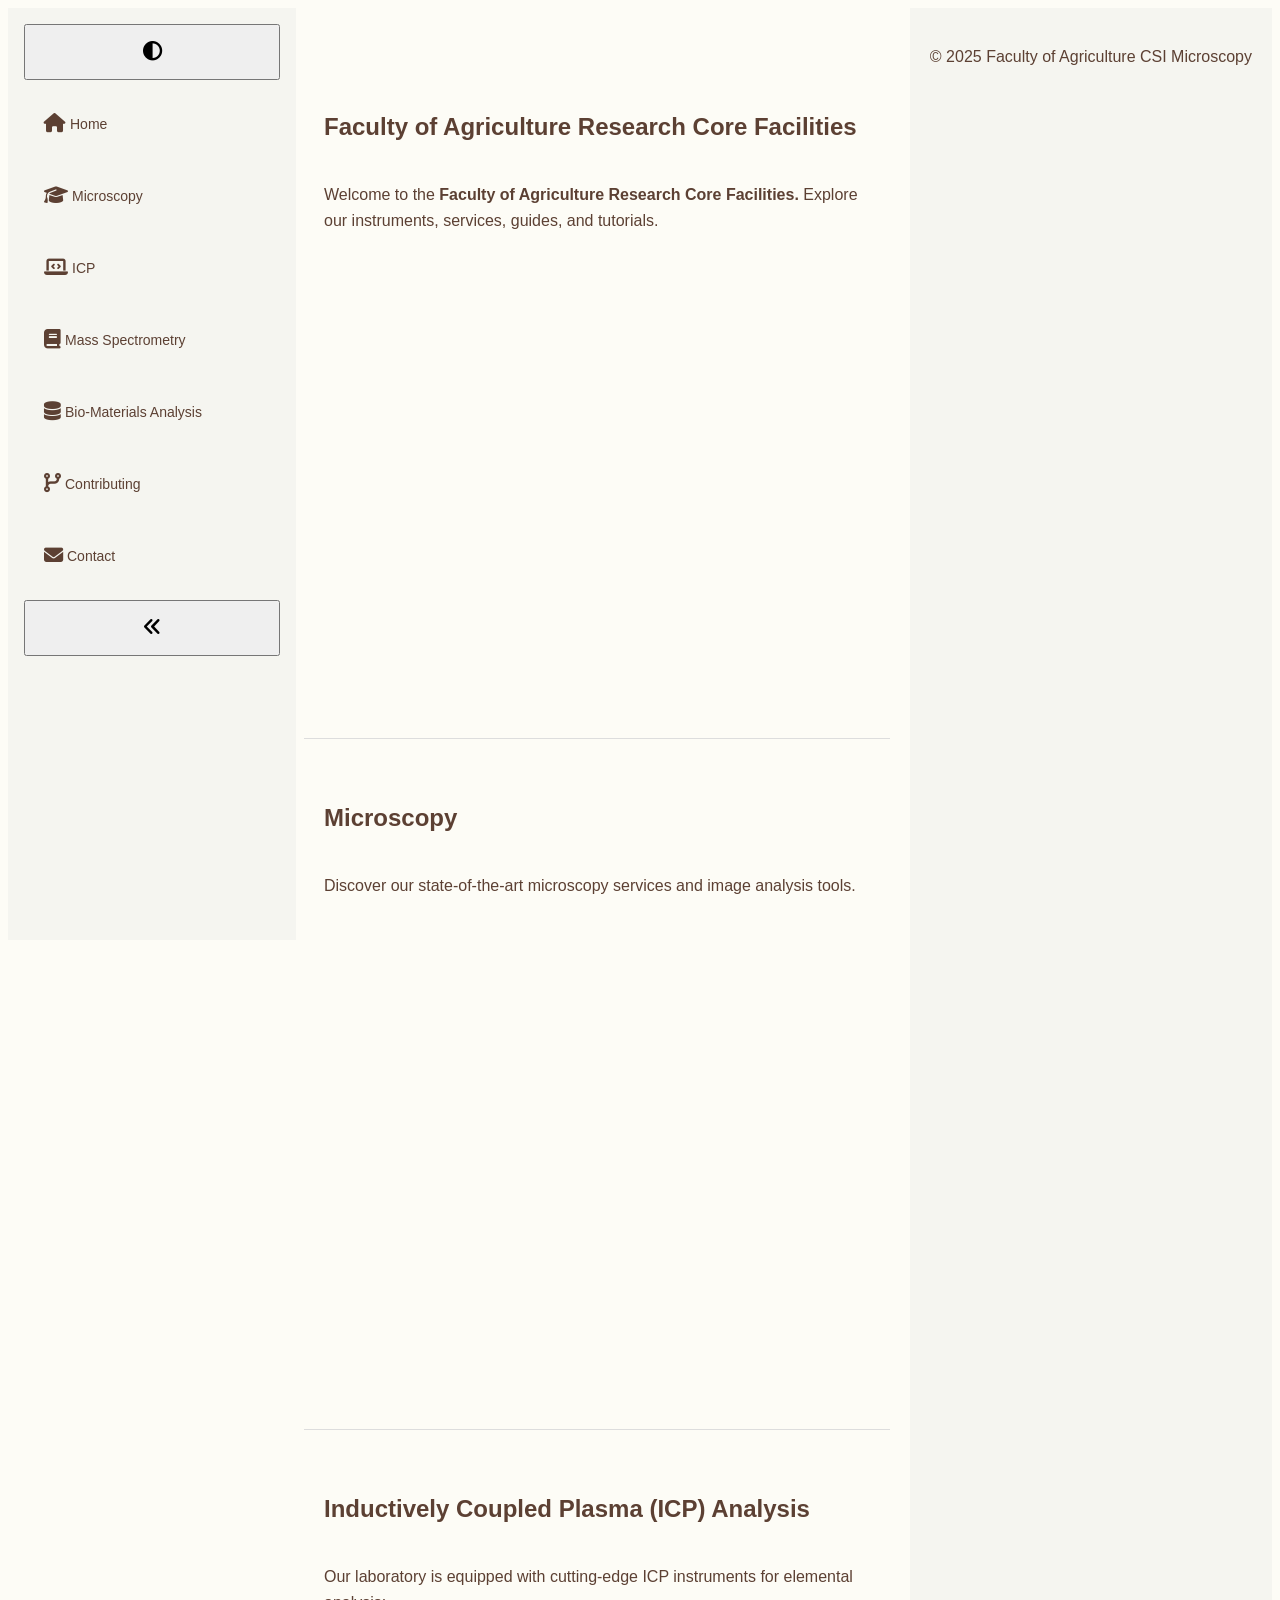
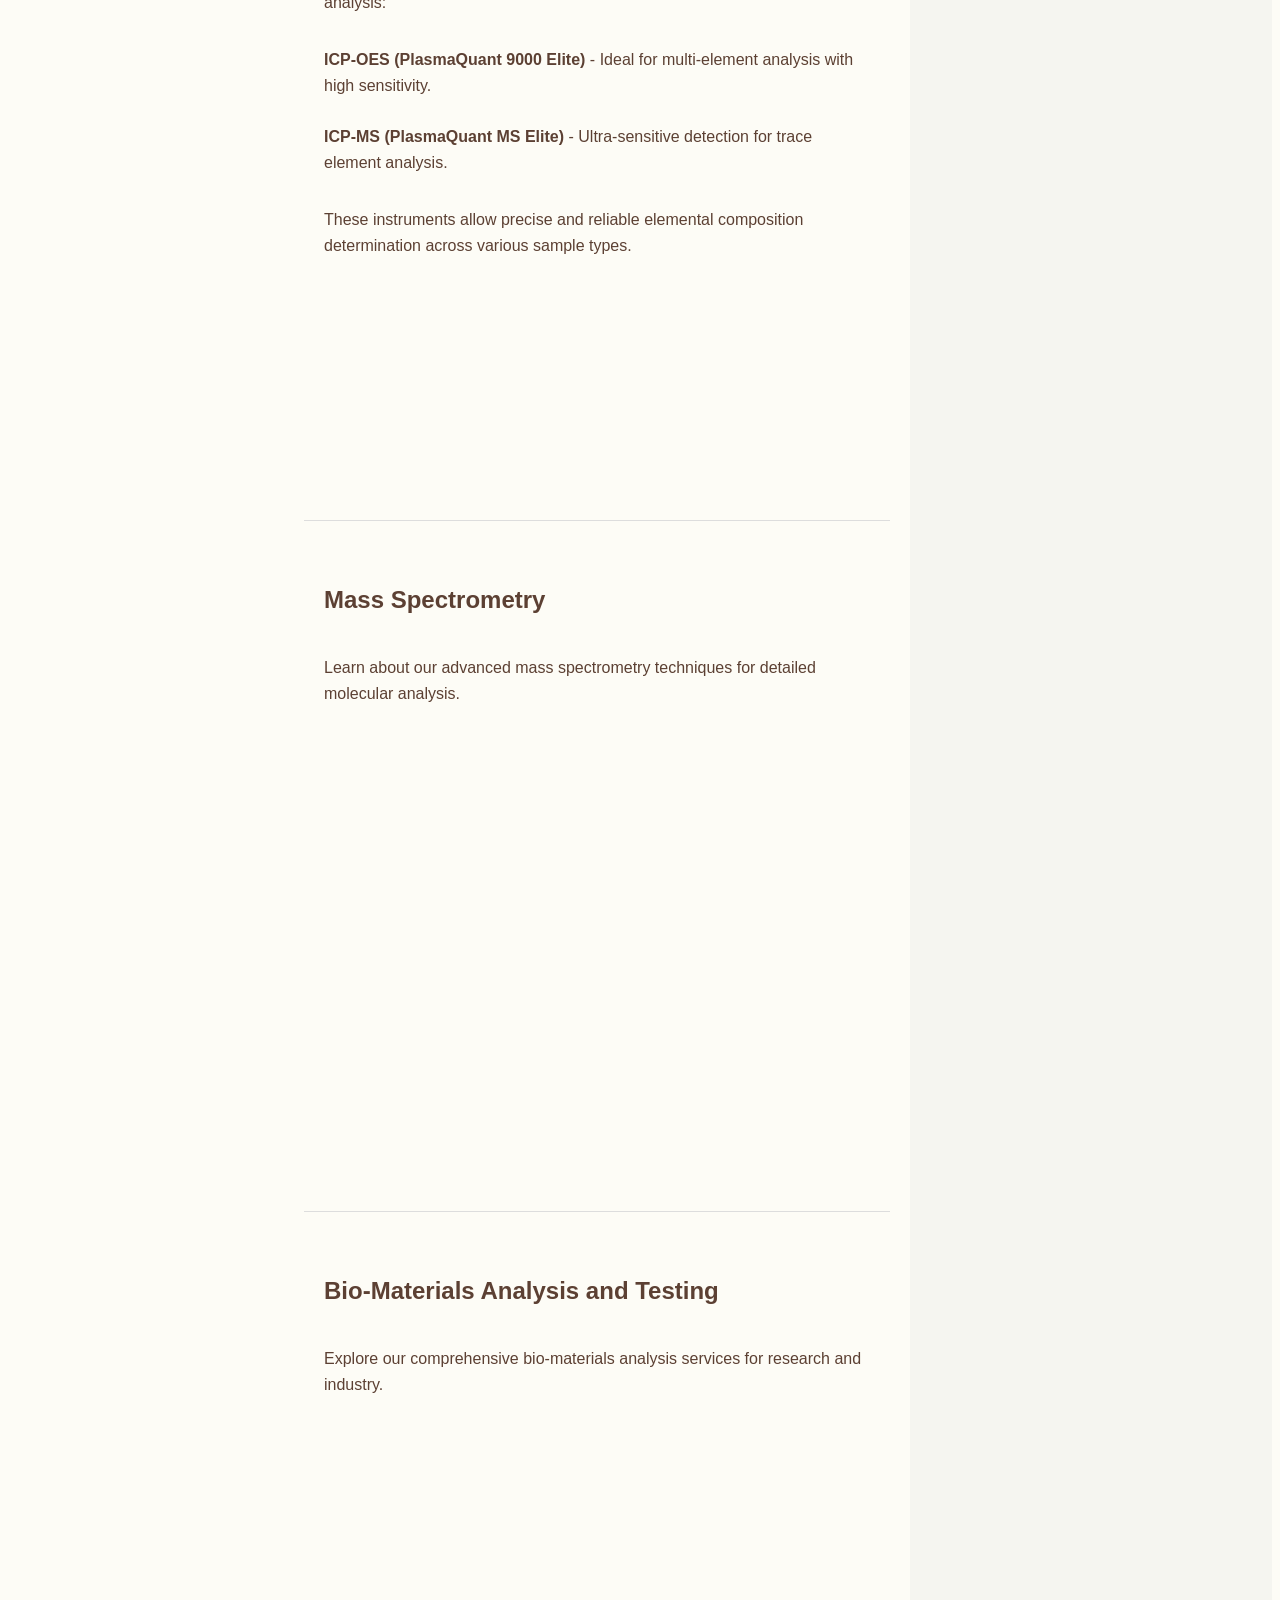
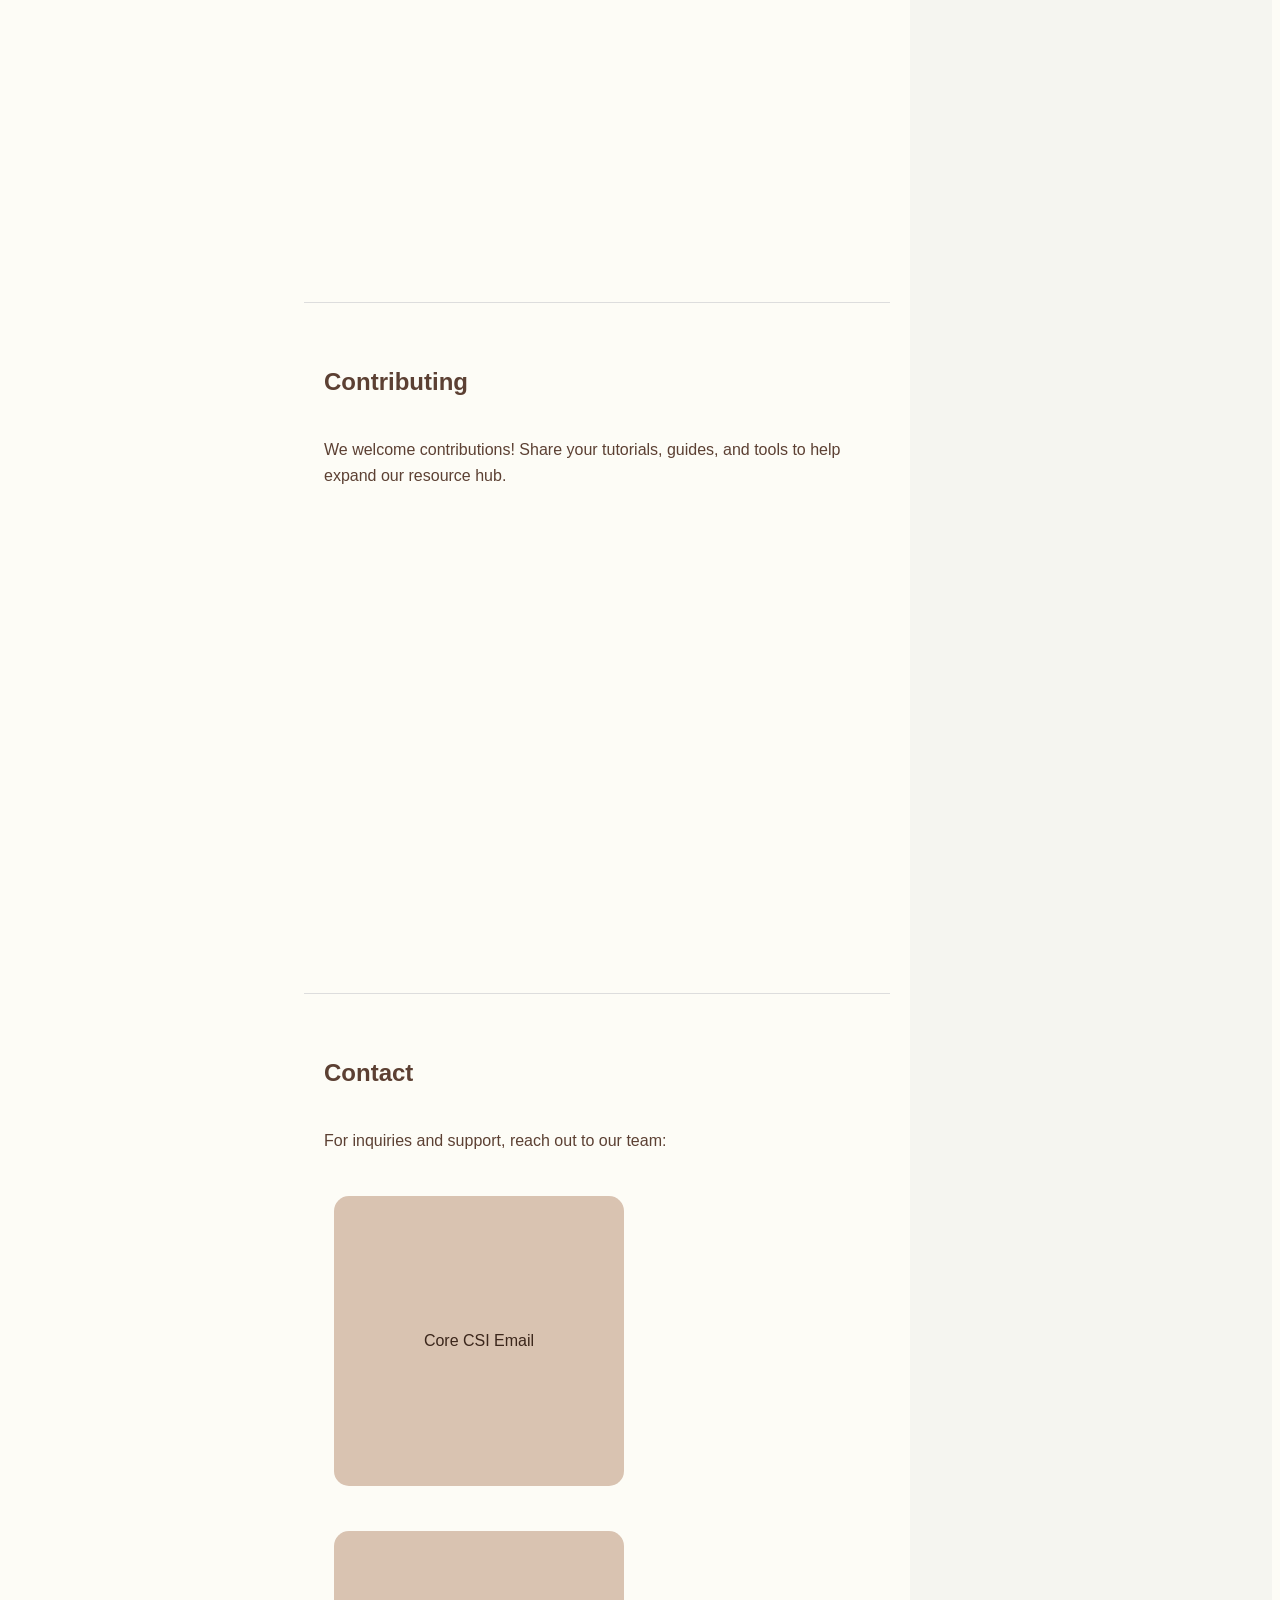
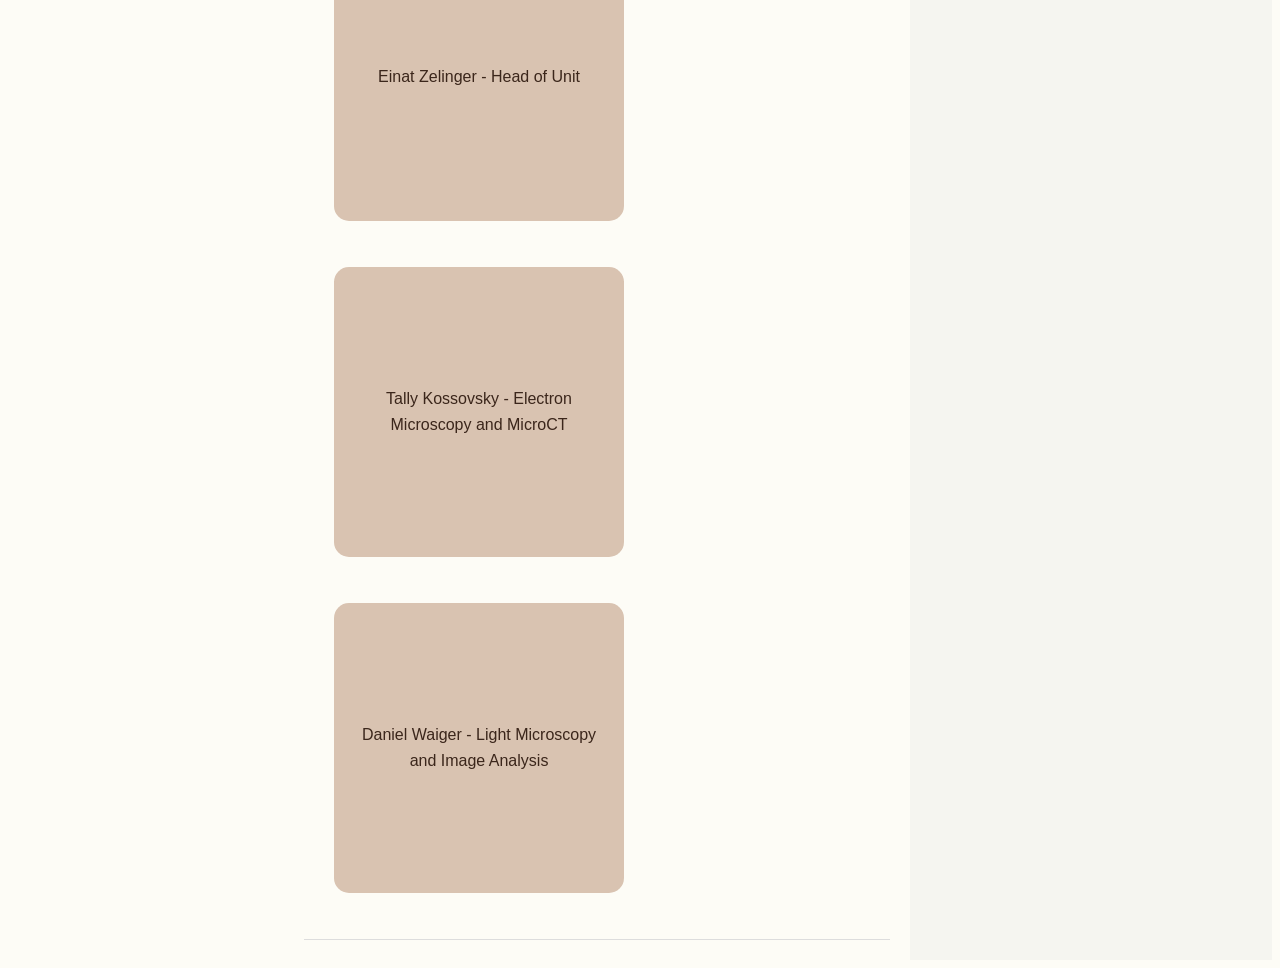
==== commit 1523adfe: "Enhance ICP section in index.html with updated descriptions and instrument details" ====
--- a/index.html
+++ b/index.html
@@ -36,13 +36,12 @@
 
         <section id="ICP">
             <h2>Inductively Coupled Plasma (ICP) Analysis</h2>
-            <p>We offer high-precision ICP analysis for elemental composition determination.</p>
+            <p>Our laboratory is equipped with cutting-edge ICP instruments for elemental analysis:</p>
             <ul>
-                <li><a href="ICP-OES.html">ICP-OES: Optical Emission Spectroscopy</a></li>
-                <li><a href="ICP-MS.html">ICP-MS: Mass Spectrometry</a></li>
-                <li><a href="ICP-FAQ.html">ICP FAQ: Sample Submission & Guidelines</a></li>
-                <li><a href="ICP-General.html">ICP General Information: Lab, Services & Equipment</a></li>
+                <li><strong>ICP-OES (PlasmaQuant 9000 Elite)</strong> - Ideal for multi-element analysis with high sensitivity.</li>
+                <li><strong>ICP-MS (PlasmaQuant MS Elite)</strong> - Ultra-sensitive detection for trace element analysis.</li>
             </ul>
+            <p>These instruments allow precise and reliable elemental composition determination across various sample types.</p>
         </section>
 
         <section id="MassSpectrometry">
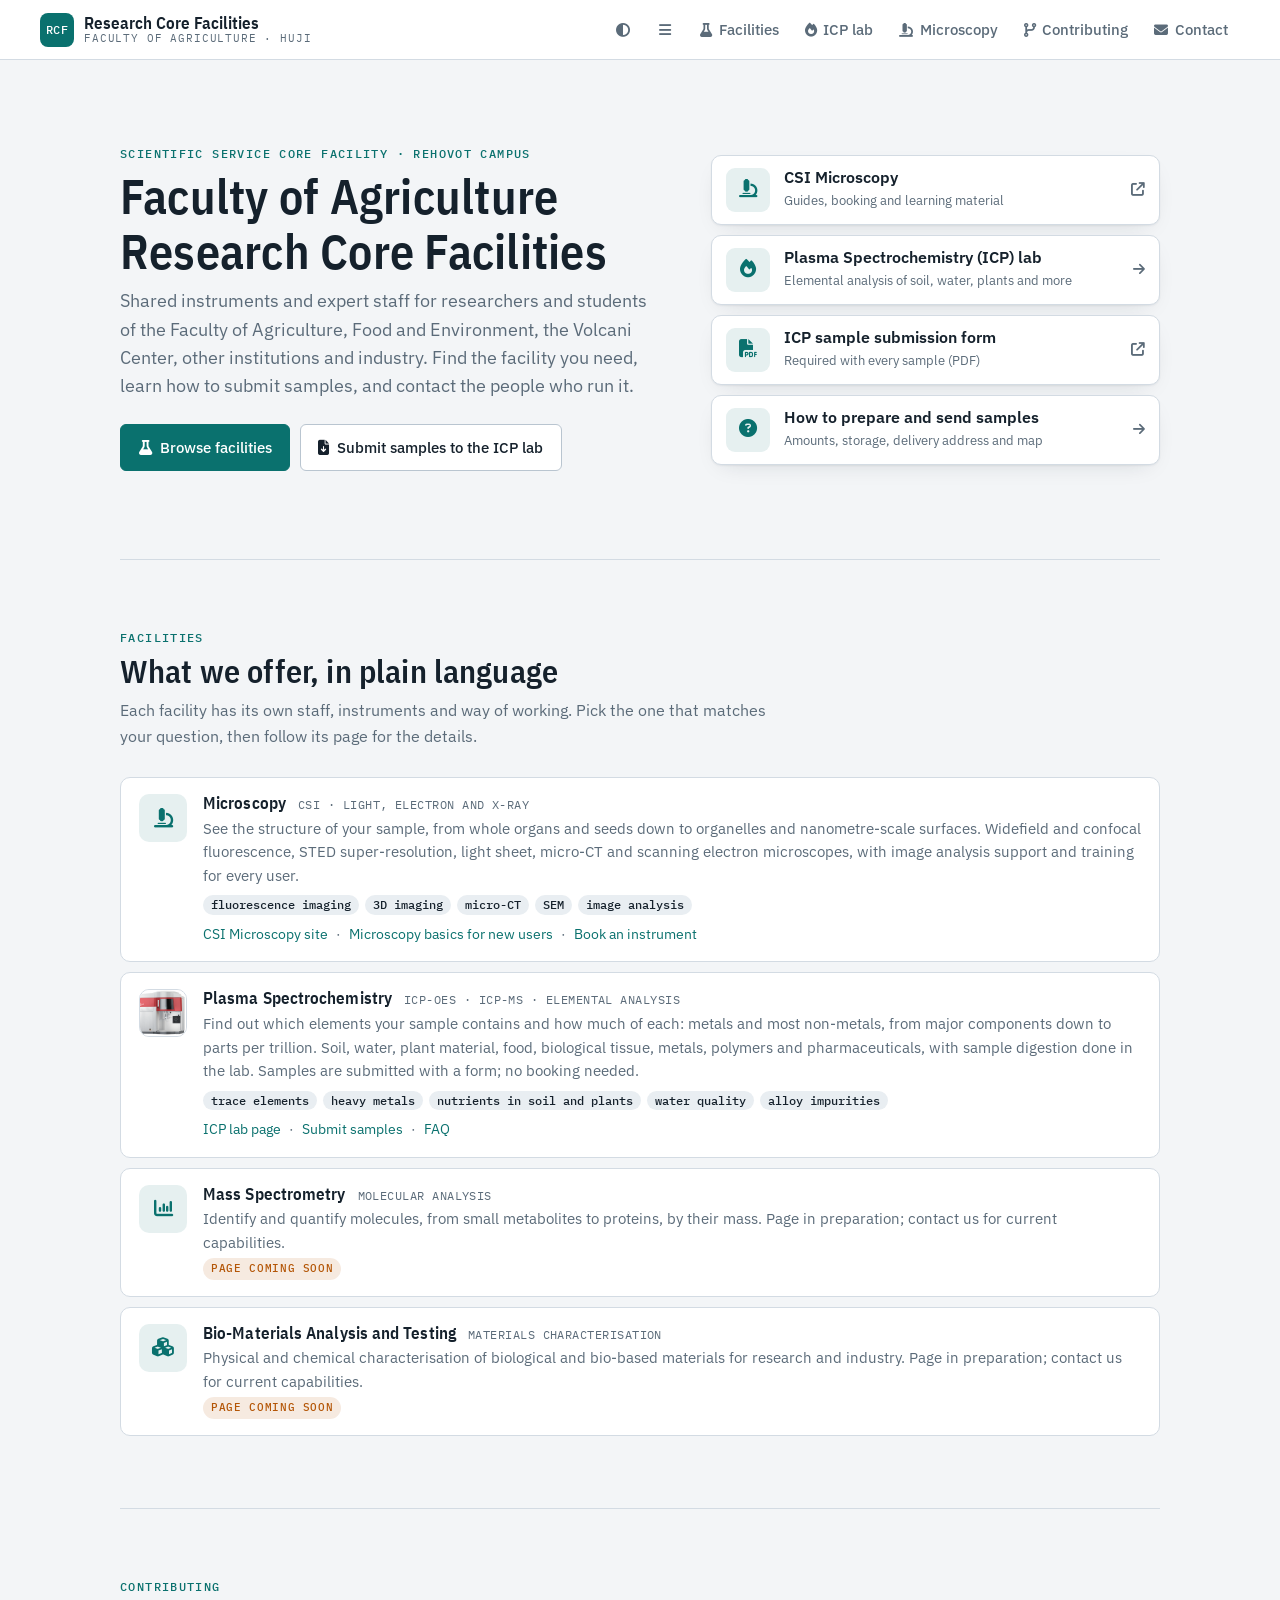
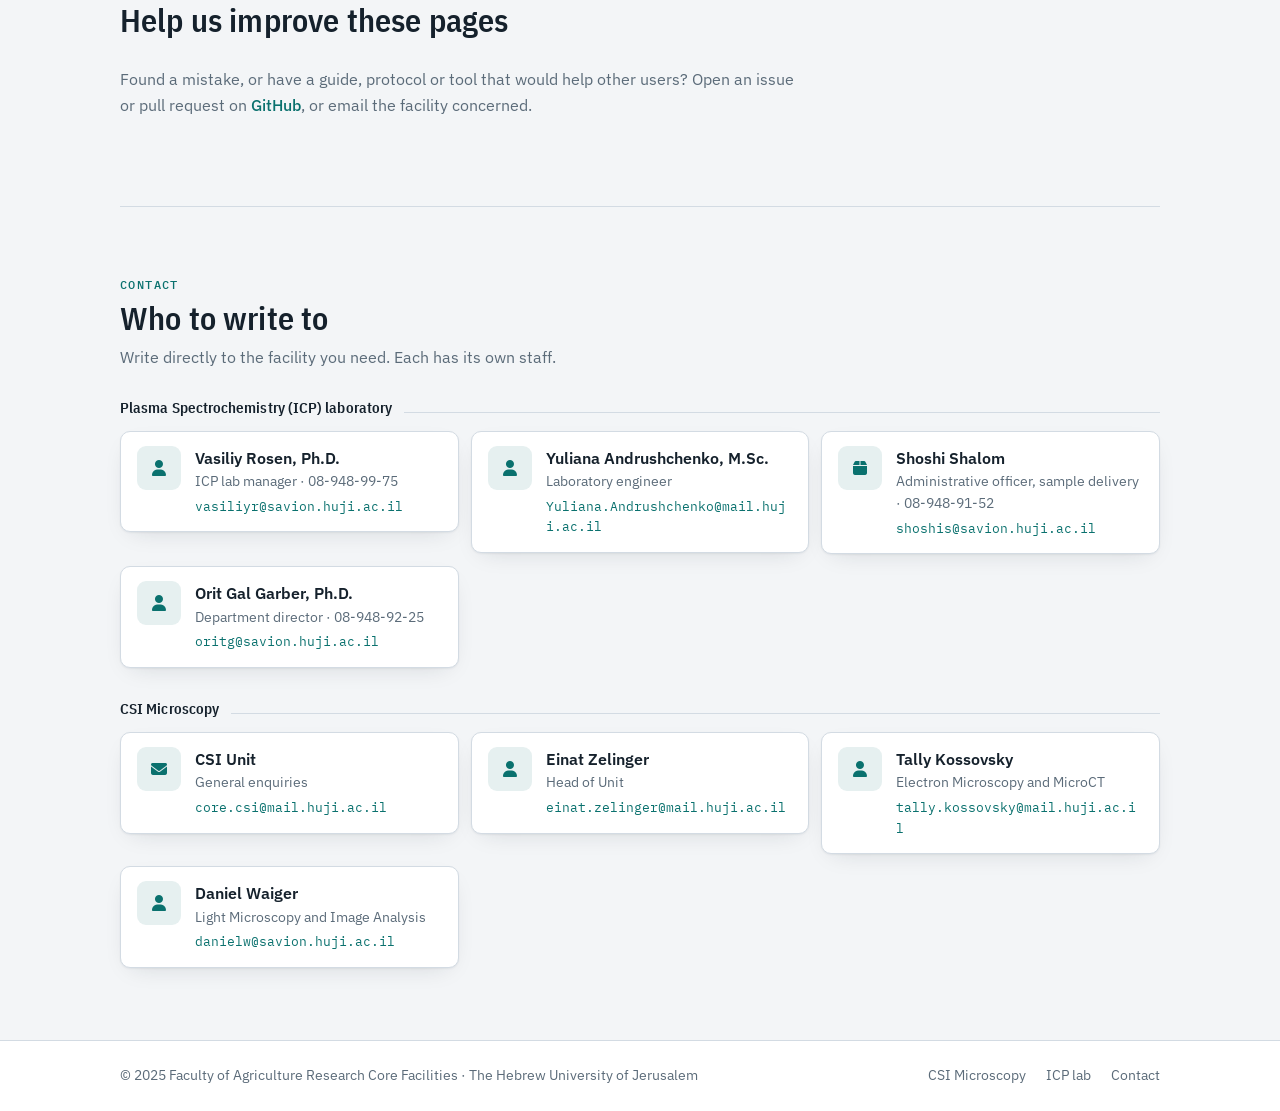
==== commit e776670c: "Apply the CSI Microscopy design and build out the ICP lab content - styles.css, site.js, favicon: th" ====
--- a/index.html
+++ b/index.html
@@ -1,89 +1,185 @@
 <!DOCTYPE html>
-<html lang="en" data-theme="light">
+<html lang="en">
 <head>
     <meta charset="UTF-8">
     <meta name="viewport" content="width=device-width, initial-scale=1.0">
-    <meta name="description" content="Faculty of Agriculture Research Core Facilities - Resource hub for ICP, MS, Microscopy, and Materials Analysis.">
-    <meta name="keywords" content="Microscopy, ICP, Mass Spectrometry, FTIR, Materials Testing, Software, Tools, Guides, Community">
+    <meta name="description" content="Faculty of Agriculture Research Core Facilities, The Hebrew University of Jerusalem: microscopy, plasma spectrochemistry (ICP-OES / ICP-MS), mass spectrometry and bio-materials analysis for researchers, students and external clients.">
     <meta name="author" content="Faculty of Agriculture Research Core Facilities">
-    <title>Faculty of Agriculture CSI Microscopy</title>
+    <meta name="color-scheme" content="light dark">
+    <meta name="theme-color" content="#0A716E">
+    <title>Faculty of Agriculture Research Core Facilities</title>
+    <link rel="icon" href="assets/favicon.svg" type="image/svg+xml">
+    <script>
+        try { var t = localStorage.getItem('csi-theme'); if (t === 'dark' || t === 'light') document.documentElement.dataset.theme = t; } catch (e) {}
+    </script>
+    <link rel="preconnect" href="https://fonts.googleapis.com">
+    <link rel="preconnect" href="https://fonts.gstatic.com" crossorigin>
+    <link rel="stylesheet" href="https://fonts.googleapis.com/css2?family=IBM+Plex+Mono:wght@400;500&family=IBM+Plex+Sans+Condensed:wght@500;600&family=IBM+Plex+Sans:wght@400;500;600&display=swap">
     <link rel="stylesheet" href="styles.css">
     <link rel="stylesheet" href="https://cdnjs.cloudflare.com/ajax/libs/font-awesome/6.5.1/css/all.min.css">
 </head>
 <body>
-    <nav class="navbar">
-        <button class="theme-toggle" id="theme-toggle"><i class="fa-solid fa-circle-half-stroke"></i></button>
-        <a href="#home"><i class="fa-solid fa-house"></i> <span class="text">Home</span></a>
-        <a href="#Microscopy"><i class="fa-solid fa-graduation-cap"></i> <span class="text">Microscopy</span></a>
-        <a href="#ICP"><i class="fa-solid fa-laptop-code"></i> <span class="text">ICP</span></a>
-        <a href="#MassSpectrometry"><i class="fa-solid fa-book"></i> <span class="text">Mass Spectrometry</span></a>
-        <a href="#BioMaterials"><i class="fa-solid fa-database"></i> <span class="text">Bio-Materials Analysis</span></a>
-        <a href="#Forms"><i class="fa-solid fa-code-branch"></i> <span class="text">Contributing</span></a>
-        <a href="#Contact"><i class="fa-solid fa-envelope"></i> <span class="text">Contact</span></a>
-        <button id="collapse-toggle"><i class="fa-solid fa-angles-left toggle-icon"></i></button>
+    <nav class="navbar" aria-label="Main navigation">
+        <a class="brand" href="index.html">
+            <span class="brand-mark" aria-hidden="true">RCF</span>
+            <span class="brand-text">Research Core Facilities <small>Faculty of Agriculture · HUJI</small></span>
+        </a>
+        <button class="theme-toggle" id="theme-toggle" aria-label="Toggle theme"><i class="fa-solid fa-circle-half-stroke" aria-hidden="true"></i></button>
+        <button class="nav-toggle" id="nav-toggle" aria-label="Open menu" aria-expanded="false" aria-controls="nav-links"><i class="fa-solid fa-bars" aria-hidden="true"></i></button>
+        <div class="nav-links" id="nav-links">
+            <a href="#facilities"><i class="fa-solid fa-flask" aria-hidden="true"></i> <span class="text">Facilities</span></a>
+            <a href="icp.html"><i class="fa-solid fa-fire" aria-hidden="true"></i> <span class="text">ICP lab</span></a>
+            <a href="https://csi-microscopy.github.io/" target="_blank" rel="noopener"><i class="fa-solid fa-microscope" aria-hidden="true"></i> <span class="text">Microscopy</span></a>
+            <a href="#contributing"><i class="fa-solid fa-code-branch" aria-hidden="true"></i> <span class="text">Contributing</span></a>
+            <a href="#contact"><i class="fa-solid fa-envelope" aria-hidden="true"></i> <span class="text">Contact</span></a>
+        </div>
     </nav>
 
     <main>
-        <section id="home">
-            <h1>Faculty of Agriculture Research Core Facilities</h1>
-            <p>Welcome to the <strong>Faculty of Agriculture Research Core Facilities.</strong> Explore our instruments, services, guides, and tutorials.</p>
+        <section id="home" class="hero">
+            <div>
+                <span class="eyebrow">Scientific Service Core Facility · Rehovot campus</span>
+                <h1>Faculty of Agriculture Research Core Facilities</h1>
+                <p class="lead">Shared instruments and expert staff for researchers and students of the Faculty of Agriculture, Food and Environment, the Volcani Center, other institutions and industry. Find the facility you need, learn how to submit samples, and contact the people who run it.</p>
+                <div class="hero-actions">
+                    <a class="btn btn-primary" href="#facilities"><i class="fa-solid fa-flask" aria-hidden="true"></i> Browse facilities</a>
+                    <a class="btn" href="icp.html#submit"><i class="fa-solid fa-file-arrow-down" aria-hidden="true"></i> Submit samples to the ICP lab</a>
+                </div>
+            </div>
+            <ul class="quick-links" aria-label="Quick links">
+                <li>
+                    <a href="https://csi-microscopy.github.io/" target="_blank" rel="noopener">
+                        <span class="ql-icon"><i class="fa-solid fa-microscope" aria-hidden="true"></i></span>
+                        <span><span class="ql-title">CSI Microscopy</span><span class="ql-desc">Guides, booking and learning material</span></span>
+                        <i class="fa-solid fa-arrow-up-right-from-square ql-arrow" aria-hidden="true"></i>
+                    </a>
+                </li>
+                <li>
+                    <a href="icp.html">
+                        <span class="ql-icon"><i class="fa-solid fa-fire" aria-hidden="true"></i></span>
+                        <span><span class="ql-title">Plasma Spectrochemistry (ICP) lab</span><span class="ql-desc">Elemental analysis of soil, water, plants and more</span></span>
+                        <i class="fa-solid fa-arrow-right ql-arrow" aria-hidden="true"></i>
+                    </a>
+                </li>
+                <li>
+                    <a href="assets/icp/sample-submission-form.pdf" target="_blank" rel="noopener">
+                        <span class="ql-icon"><i class="fa-solid fa-file-pdf" aria-hidden="true"></i></span>
+                        <span><span class="ql-title">ICP sample submission form</span><span class="ql-desc">Required with every sample (PDF)</span></span>
+                        <i class="fa-solid fa-arrow-up-right-from-square ql-arrow" aria-hidden="true"></i>
+                    </a>
+                </li>
+                <li>
+                    <a href="icp.html#faq">
+                        <span class="ql-icon"><i class="fa-solid fa-circle-question" aria-hidden="true"></i></span>
+                        <span><span class="ql-title">How to prepare and send samples</span><span class="ql-desc">Amounts, storage, delivery address and map</span></span>
+                        <i class="fa-solid fa-arrow-right ql-arrow" aria-hidden="true"></i>
+                    </a>
+                </li>
+            </ul>
         </section>
 
-        <section id="Microscopy">
-            <h2>Microscopy</h2>
-            <p>Discover our state-of-the-art microscopy services and image analysis tools.</p>
+        <section id="facilities">
+            <div class="section-head">
+                <span class="eyebrow">Facilities</span>
+                <h2>What we offer, in plain language</h2>
+                <p>Each facility has its own staff, instruments and way of working. Pick the one that matches your question, then follow its page for the details.</p>
+            </div>
+            <ul class="instruments">
+                <li>
+                    <span class="i-icon"><i class="fa-solid fa-microscope" aria-hidden="true"></i></span>
+                    <div>
+                        <h3>Microscopy <small>CSI · LIGHT, ELECTRON AND X-RAY</small></h3>
+                        <p>See the structure of your sample, from whole organs and seeds down to organelles and nanometre-scale surfaces. Widefield and confocal fluorescence, STED super-resolution, light sheet, micro-CT and scanning electron microscopes, with image analysis support and training for every user.</p>
+                        <div class="i-good"><span>fluorescence imaging</span><span>3D imaging</span><span>micro-CT</span><span>SEM</span><span>image analysis</span></div>
+                        <div class="i-links"><a href="https://csi-microscopy.github.io/" target="_blank" rel="noopener">CSI Microscopy site</a><a href="https://csi-microscopy.github.io/basics.html" target="_blank" rel="noopener">Microscopy basics for new users</a><a href="https://bookit-prod.cc.huji.ac.il/Weekly.aspx" target="_blank" rel="noopener">Book an instrument</a></div>
+                    </div>
+                </li>
+                <li>
+                    <span class="facility-photo"><img src="assets/icp/icp-oes.png" alt=""></span>
+                    <div>
+                        <h3>Plasma Spectrochemistry <small>ICP-OES · ICP-MS · ELEMENTAL ANALYSIS</small></h3>
+                        <p>Find out which elements your sample contains and how much of each: metals and most non-metals, from major components down to parts per trillion. Soil, water, plant material, food, biological tissue, metals, polymers and pharmaceuticals, with sample digestion done in the lab. Samples are submitted with a form; no booking needed.</p>
+                        <div class="i-good"><span>trace elements</span><span>heavy metals</span><span>nutrients in soil and plants</span><span>water quality</span><span>alloy impurities</span></div>
+                        <div class="i-links"><a href="icp.html">ICP lab page</a><a href="icp.html#submit">Submit samples</a><a href="icp.html#faq">FAQ</a></div>
+                    </div>
+                </li>
+                <li>
+                    <span class="i-icon"><i class="fa-solid fa-chart-column" aria-hidden="true"></i></span>
+                    <div>
+                        <h3>Mass Spectrometry <small>MOLECULAR ANALYSIS</small></h3>
+                        <p>Identify and quantify molecules, from small metabolites to proteins, by their mass. Page in preparation; contact us for current capabilities.</p>
+                        <span class="badge badge-soon">Page coming soon</span>
+                    </div>
+                </li>
+                <li>
+                    <span class="i-icon"><i class="fa-solid fa-cubes" aria-hidden="true"></i></span>
+                    <div>
+                        <h3>Bio-Materials Analysis and Testing <small>MATERIALS CHARACTERISATION</small></h3>
+                        <p>Physical and chemical characterisation of biological and bio-based materials for research and industry. Page in preparation; contact us for current capabilities.</p>
+                        <span class="badge badge-soon">Page coming soon</span>
+                    </div>
+                </li>
+            </ul>
         </section>
 
-        <section id="ICP">
-            <h2>Inductively Coupled Plasma (ICP) Analysis</h2>
-            <p>Our laboratory is equipped with cutting-edge ICP instruments for elemental analysis:</p>
-            <ul>
-                <li><strong>ICP-OES (PlasmaQuant 9000 Elite)</strong> - Ideal for multi-element analysis with high sensitivity.</li>
-                <li><strong>ICP-MS (PlasmaQuant MS Elite)</strong> - Ultra-sensitive detection for trace element analysis.</li>
-            </ul>
-            <p>These instruments allow precise and reliable elemental composition determination across various sample types.</p>
+        <section id="contributing" class="prose">
+            <div class="section-head">
+                <span class="eyebrow">Contributing</span>
+                <h2>Help us improve these pages</h2>
+            </div>
+            <p>Found a mistake, or have a guide, protocol or tool that would help other users? Open an issue or pull request on <a href="https://github.com/Daniel-Waiger/agri-rcf.github.io" target="_blank" rel="noopener">GitHub</a>, or email the facility concerned.</p>
         </section>
 
-        <section id="MassSpectrometry">
-            <h2>Mass Spectrometry</h2>
-            <p>Learn about our advanced mass spectrometry techniques for detailed molecular analysis.</p>
-        </section>
-
-        <section id="BioMaterials">
-            <h2>Bio-Materials Analysis and Testing</h2>
-            <p>Explore our comprehensive bio-materials analysis services for research and industry.</p>
-        </section>
-
-        <section id="Forms">
-            <h2>Contributing</h2>
-            <p>We welcome contributions! Share your tutorials, guides, and tools to help expand our resource hub.</p>
-        </section>
-
-        <section id="Contact">
-            <h2>Contact</h2>
-            <p>For inquiries and support, reach out to our team:</p>
-            <ul>
-                <li><a href="mailto:core.csi@mail.huji.ac.il">Core CSI Email</a></li>
-                <li><a href="mailto:einat.zelinger@mail.huji.ac.il">Einat Zelinger - Head of Unit</a></li>
-                <li><a href="mailto:tally.kossovsky@mail.huji.ac.il">Tally Kossovsky - Electron Microscopy and MicroCT</a></li>
-                <li><a href="mailto:danielw@savion.huji.ac.il">Daniel Waiger - Light Microscopy and Image Analysis</a></li>
+        <section id="contact">
+            <div class="section-head">
+                <span class="eyebrow">Contact</span>
+                <h2>Who to write to</h2>
+                <p>Write directly to the facility you need. Each has its own staff.</p>
+            </div>
+            <h3 class="subhead">Plasma Spectrochemistry (ICP) laboratory</h3>
+            <ul class="contact-list">
+                <li><a href="mailto:vasiliyr@savion.huji.ac.il">
+                    <span class="c-icon"><i class="fa-solid fa-user" aria-hidden="true"></i></span>
+                    <span><span class="c-name">Vasiliy Rosen, Ph.D.</span><span class="c-role">ICP lab manager · 08-948-99-75</span><span class="c-mail">vasiliyr@savion.huji.ac.il</span></span></a></li>
+                <li><a href="mailto:Yuliana.Andrushchenko@mail.huji.ac.il">
+                    <span class="c-icon"><i class="fa-solid fa-user" aria-hidden="true"></i></span>
+                    <span><span class="c-name">Yuliana Andrushchenko, M.Sc.</span><span class="c-role">Laboratory engineer</span><span class="c-mail">Yuliana.Andrushchenko@mail.huji.ac.il</span></span></a></li>
+                <li><a href="mailto:shoshis@savion.huji.ac.il">
+                    <span class="c-icon"><i class="fa-solid fa-box" aria-hidden="true"></i></span>
+                    <span><span class="c-name">Shoshi Shalom</span><span class="c-role">Administrative officer, sample delivery · 08-948-91-52</span><span class="c-mail">shoshis@savion.huji.ac.il</span></span></a></li>
+                <li><a href="mailto:oritg@savion.huji.ac.il">
+                    <span class="c-icon"><i class="fa-solid fa-user" aria-hidden="true"></i></span>
+                    <span><span class="c-name">Orit Gal Garber, Ph.D.</span><span class="c-role">Department director · 08-948-92-25</span><span class="c-mail">oritg@savion.huji.ac.il</span></span></a></li>
+            </ul>
+            <h3 class="subhead">CSI Microscopy</h3>
+            <ul class="contact-list">
+                <li><a href="mailto:core.csi@mail.huji.ac.il">
+                    <span class="c-icon"><i class="fa-solid fa-envelope" aria-hidden="true"></i></span>
+                    <span><span class="c-name">CSI Unit</span><span class="c-role">General enquiries</span><span class="c-mail">core.csi@mail.huji.ac.il</span></span></a></li>
+                <li><a href="mailto:einat.zelinger@mail.huji.ac.il">
+                    <span class="c-icon"><i class="fa-solid fa-user" aria-hidden="true"></i></span>
+                    <span><span class="c-name">Einat Zelinger</span><span class="c-role">Head of Unit</span><span class="c-mail">einat.zelinger@mail.huji.ac.il</span></span></a></li>
+                <li><a href="mailto:tally.kossovsky@mail.huji.ac.il">
+                    <span class="c-icon"><i class="fa-solid fa-user" aria-hidden="true"></i></span>
+                    <span><span class="c-name">Tally Kossovsky</span><span class="c-role">Electron Microscopy and MicroCT</span><span class="c-mail">tally.kossovsky@mail.huji.ac.il</span></span></a></li>
+                <li><a href="mailto:danielw@savion.huji.ac.il">
+                    <span class="c-icon"><i class="fa-solid fa-user" aria-hidden="true"></i></span>
+                    <span><span class="c-name">Daniel Waiger</span><span class="c-role">Light Microscopy and Image Analysis</span><span class="c-mail">danielw@savion.huji.ac.il</span></span></a></li>
             </ul>
         </section>
     </main>
 
     <footer>
-        <p>&copy; 2025 Faculty of Agriculture CSI Microscopy</p>
+        <div class="footer-inner">
+            <p>&copy; 2025 Faculty of Agriculture Research Core Facilities · The Hebrew University of Jerusalem</p>
+            <nav aria-label="Footer">
+                <a href="https://csi-microscopy.github.io/" target="_blank" rel="noopener">CSI Microscopy</a>
+                <a href="icp.html">ICP lab</a>
+                <a href="index.html#contact">Contact</a>
+            </nav>
+        </div>
     </footer>
 
-    <script>
-        document.querySelectorAll('.navbar a').forEach(link => {
-            link.addEventListener('click', function(e) {
-                e.preventDefault();
-                document.querySelector(this.getAttribute('href')).scrollIntoView({
-                    behavior: 'smooth'
-                });
-            });
-        });
-    </script>
+    <script src="site.js"></script>
 </body>
 </html>
--- a/styles.css
+++ b/styles.css
@@ -1,384 +1,986 @@
-/* Base & Reset */
+/*
+ * CSI Microscopy — site-wide styles
+ * ---------------------------------
+ * Loaded by the home page and by every per-repo guide page
+ * (https://csi-microscopy.github.io/styles.css). Keep it self-contained.
+ *
+ * Structure
+ *   1. Design tokens (light + dark)
+ *   2. Base / reset
+ *   3. Header (.navbar)
+ *   4. Layout + sections
+ *   5. Cards (resource grid)
+ *   6. Footer
+ *   7. Utilities + responsive tweaks
+ */
+
+/* ── 1. Design tokens ─────────────────────────────────────────────────── */
+:root {
+    color-scheme: light;
+
+    --bg:            #F3F5F7;
+    --surface:       #FFFFFF;
+    --surface-2:     #E9EEF2;
+    --ink:           #15212C;
+    --muted:         #5B6B79;
+    --line:          #D3DBE3;
+    --line-strong:   #B9C5D0;
+    --accent:        #0A716E;
+    --accent-ink:    #FFFFFF;
+    --accent-soft:   rgba(10, 113, 110, 0.10);
+    --warn:          #B45607;
+    --shadow:        0 1px 2px rgba(21, 33, 44, 0.06), 0 8px 24px -12px rgba(21, 33, 44, 0.18);
+    --shadow-hover:  0 2px 4px rgba(21, 33, 44, 0.08), 0 16px 32px -12px rgba(21, 33, 44, 0.28);
+
+    --f-display: "IBM Plex Sans Condensed", "Arial Narrow", system-ui, sans-serif;
+    --f-body:    "IBM Plex Sans", system-ui, -apple-system, "Segoe UI", Roboto, sans-serif;
+    --f-mono:    "IBM Plex Mono", ui-monospace, Menlo, Consolas, monospace;
+
+    --header-h: 60px;
+    --radius:   10px;
+    --radius-sm: 6px;
+    --content-w: 1120px;
+    --gutter: clamp(16px, 4vw, 40px);
+
+    /* Legacy aliases: still referenced by older per-repo pages / guide.css */
+    --background-color:   var(--bg);
+    --text-color:         var(--ink);
+    --navbar-bg:          var(--surface);
+    --button-bg:          var(--surface);
+    --button-text:        var(--ink);
+    --button-hover-bg:    var(--surface-2);
+    --section-border-color: var(--line);
+    --link-color:         var(--accent);
+}
+
+@media (prefers-color-scheme: dark) {
+    :root:not([data-theme="light"]) {
+        color-scheme: dark;
+        --bg:           #0F151B;
+        --surface:      #16202A;
+        --surface-2:    #1E2B37;
+        --ink:          #E2E9EF;
+        --muted:        #93A3B1;
+        --line:         #2A3845;
+        --line-strong:  #3A4B5A;
+        --accent:       #3CC3BC;
+        --accent-ink:   #06201F;
+        --accent-soft:  rgba(60, 195, 188, 0.14);
+        --warn:         #F2964C;
+        --shadow:       0 1px 2px rgba(0, 0, 0, 0.4), 0 8px 24px -12px rgba(0, 0, 0, 0.6);
+        --shadow-hover: 0 2px 4px rgba(0, 0, 0, 0.5), 0 16px 32px -12px rgba(0, 0, 0, 0.7);
+    }
+}
+
+:root[data-theme="dark"] {
+    color-scheme: dark;
+    --bg:           #0F151B;
+    --surface:      #16202A;
+    --surface-2:    #1E2B37;
+    --ink:          #E2E9EF;
+    --muted:        #93A3B1;
+    --line:         #2A3845;
+    --line-strong:  #3A4B5A;
+    --accent:       #3CC3BC;
+    --accent-ink:   #06201F;
+    --accent-soft:  rgba(60, 195, 188, 0.14);
+    --warn:         #F2964C;
+    --shadow:       0 1px 2px rgba(0, 0, 0, 0.4), 0 8px 24px -12px rgba(0, 0, 0, 0.6);
+    --shadow-hover: 0 2px 4px rgba(0, 0, 0, 0.5), 0 16px 32px -12px rgba(0, 0, 0, 0.7);
+}
+
+/* ── 2. Base ──────────────────────────────────────────────────────────── */
+*, *::before, *::after { box-sizing: border-box; }
+
+html {
+    scroll-behavior: smooth;
+    scroll-padding-top: calc(var(--header-h) + 16px);
+    -webkit-text-size-adjust: 100%;
+}
+
+@media (prefers-reduced-motion: reduce) {
+    html { scroll-behavior: auto; }
+    *, *::before, *::after { transition: none !important; animation: none !important; }
+}
+
 body {
-    font-family: Arial, sans-serif;
-    margin: 10;
-    display: flex;
-    flex-direction: row;
-    background: var(--background-color);
-    color: var(--text-color);
-    font-size: 1rem;
-    line-height: 1.6;
-}
-
-/* Theme Variables */
-:root[data-theme="light"] {
-    --background-color: #fdfcf6;
-    --text-color: #5c4033;
-    --navbar-bg: #f5f5f0;
-    --navbar-text: #5c4033;
-    --navbar-link: #5c4033;
-    --navbar-active-bg: #d9c3b1;
-    --navbar-active-text: #3b261b;
-    --navbar-hover-bg: #ebdfd1;
-    --navbar-hover-text: #3b261b;
-    --button-bg: #d9c3b1;
-    --button-text: #3b261b;
-    --button-hover-bg: #c4a995;
-    --footer-bg: #f5f5f0;
-    --footer-text: #5c4033;
-    --section-border-color: #ddd;
-}
-
-:root[data-theme="dark"] {
-    --background-color: #1a1a28;
-    --text-color: #a18aff;
-    --navbar-bg: #2c2c3a;
-    --navbar-text: #a18aff;
-    --navbar-link: #a18aff;
-    --navbar-active-bg: #383850;
-    --navbar-active-text: #ffffff;
-    --navbar-hover-bg: #444465;
-    --navbar-hover-text: #ffffff;
-    --button-bg: #3a3a57;
-    --button-text: #d4cbff;
-    --button-hover-bg: #5a5a7e;
-    --footer-bg: #1a1a28;
-    --footer-text: #a18aff;
-    --section-border-color: #3a3a57;
-    --link-color: #d4cbff;
-}
-
-:root {
-    --icon-size-desktop: 1.2rem;
-    --icon-size-mobile: min(4vw, 2rem);
-    --nav-item-height: 3.5rem;
-}
-
-/* Navbar */
-.navbar {
-    background: var(--navbar-bg);
-    color: var(--navbar-text);
+    margin: 0;
+    background: var(--bg);
+    color: var(--ink);
+    font: 400 16px/1.6 var(--f-body);
+    min-height: 100vh;
     display: flex;
     flex-direction: column;
-    z-index: 1000;
-    overflow-y: auto;
-    width: min(20vw, 300px); /* Set maximum width */
-    transition: all 0.3s ease;
-    position: fixed; /* Ensure navbar is always visible */
-    height: 100vh; /* Full height of the viewport */
-    padding: 0.5rem;
-    gap: clamp(0px, 1vh, 4px);
-    margin: 0;
-    border: none;
-}
-
-.navbar.collapsed {
-    width: min(8vw, 80px); /* Set maximum width when collapsed */
-}
-
-.navbar.collapsed a {
-    padding: 8px;
-    justify-content: center;
-}
-
-.navbar.collapsed a .icon {
-    margin-right: 0;
-}
-
-.navbar.collapsed a i {
-    padding: 4px;
-}
-
-.navbar a, 
-.navbar button {
-    min-height: var(--nav-item-height);
+}
+
+img { max-width: 100%; height: auto; }
+
+a {
+    color: var(--accent);
+    text-decoration: none;
+    text-underline-offset: 0.15em;
+}
+a:hover { text-decoration: underline; }
+
+:focus-visible {
+    outline: 2px solid var(--accent);
+    outline-offset: 2px;
+    border-radius: var(--radius-sm);
+}
+
+h1, h2, h3, h4 {
+    font-family: var(--f-display);
+    font-weight: 600;
+    line-height: 1.15;
+    letter-spacing: 0.005em;
+    text-wrap: balance;
+    margin: 0 0 0.5rem;
+    color: var(--ink);
+}
+h1 { font-size: clamp(2rem, 1.3rem + 2.6vw, 3rem); }
+h2 { font-size: clamp(1.5rem, 1.2rem + 1.2vw, 2rem); }
+h3 { font-size: 1.1rem; }
+
+p { margin: 0 0 1rem; max-width: 68ch; }
+
+code, pre, kbd { font-family: var(--f-mono); }
+
+button {
+    font: inherit;
+    color: inherit;
+    background: none;
+    border: 0;
+    padding: 0;
+    cursor: pointer;
+}
+
+/* ── 3. Header (.navbar) ──────────────────────────────────────────────── */
+/* The same class is used by the home page (brand + section links + theme
+   toggle) and by per-repo guide pages (theme toggle + "Home" back link). */
+.navbar {
+    position: sticky;
+    top: 0;
+    z-index: 100;
     display: flex;
     align-items: center;
-    justify-content: center;
-    padding: 0.75rem;
-}
-
-.navbar a {
-    color: var(--navbar-link);
+    gap: 4px;
+    min-height: var(--header-h);
+    padding: 0 var(--gutter);
+    background: color-mix(in srgb, var(--surface) 88%, transparent);
+    -webkit-backdrop-filter: saturate(160%) blur(12px);
+    backdrop-filter: saturate(160%) blur(12px);
+    border-bottom: 1px solid var(--line);
+}
+
+@supports not (color-mix(in srgb, red, blue)) {
+    .navbar { background: var(--surface); }
+}
+
+.navbar .brand {
+    display: inline-flex;
+    align-items: center;
+    gap: 10px;
+    margin-right: auto;
+    color: var(--ink);
     text-decoration: none;
-    margin: 0;
-    padding: 0 16px;
-    border: none;
+    font-family: var(--f-display);
+    font-weight: 600;
+    font-size: 1.05rem;
+    line-height: 1.1;
+}
+.navbar .brand:hover { text-decoration: none; }
+
+.brand-mark {
+    display: inline-grid;
+    place-items: center;
+    width: 34px;
+    height: 34px;
+    border-radius: 8px;
+    background: var(--accent);
+    color: var(--accent-ink);
+    font-family: var(--f-mono);
+    font-weight: 500;
+    font-size: 0.78rem;
+    letter-spacing: 0.04em;
+    flex-shrink: 0;
+}
+
+.brand-text { display: flex; flex-direction: column; }
+.brand-text small {
+    font-family: var(--f-mono);
+    font-weight: 400;
+    font-size: 0.66rem;
+    letter-spacing: 0.08em;
+    text-transform: uppercase;
+    color: var(--muted);
+}
+
+.nav-links {
     display: flex;
     align-items: center;
-    justify-content: flex-start;
-    height: clamp(24px, 4vh, 32px);
-    border-radius: 4px; /* Use fixed units */
-    transition: background 0.3s, color 0.3s;
-    font-size: clamp(14px, 1vw, 16px); /* Responsive font size with limits */
-}
-
-.navbar a .icon {
-    margin-right: min(1vw, 12px);
-    font-size: clamp(16px, 1.2vw, 20px); /* Responsive icon size with limits */
-}
-
-.navbar a i,
-.navbar button i {
-    font-size: var(--icon-size-desktop);
-    transition: all 0.3s ease;
-}
-
-.navbar a i {
-    padding: clamp(0px, 0.5vh, 4px);
+    gap: 2px;
+}
+
+.navbar a:not(.brand),
+.navbar button {
     display: inline-flex;
     align-items: center;
+    gap: 0.45em;
+    min-height: 38px;
+    padding: 0 12px;
+    border-radius: var(--radius-sm);
+    color: var(--muted);
+    font-size: 0.92rem;
+    font-weight: 500;
+    text-decoration: none;
+    transition: background 0.15s, color 0.15s;
+}
+
+.navbar a:not(.brand):hover,
+.navbar button:hover {
+    background: var(--surface-2);
+    color: var(--ink);
+    text-decoration: none;
+}
+
+.navbar a.active {
+    color: var(--accent);
+    background: var(--accent-soft);
+}
+
+.navbar a i,
+.navbar button i { font-size: 0.95em; }
+
+.navbar .back-btn { order: -1; margin-right: auto; color: var(--ink); }
+
+.navbar .theme-toggle {
+    width: 38px;
     justify-content: center;
-}
-
-.navbar.collapsed a .text {
+    padding: 0;
+    margin-left: 4px;
+}
+
+/* The old sidebar collapse control is obsolete; hide it wherever it survives. */
+#collapse-toggle { display: none !important; }
+
+.nav-toggle {
     display: none;
-}
-
-.navbar a.active {
-    background: var(--navbar-active-bg);
-    color: var(--navbar-active-text);
-}
-
-.navbar a:hover {
-    background: var(--navbar-hover-bg);
-    color: var(--navbar-hover-text);
-}
-
-/* Layout */
+    width: 38px;
+    justify-content: center;
+    padding: 0;
+}
+
+/* ── 4. Layout + sections ─────────────────────────────────────────────── */
 main {
-    margin-left: min(20vw, 300px); /* Match navbar width */
-    padding: 40px 20px 20px 40px; /* Added left padding */
     flex: 1;
-    transition: margin-left 0.3s ease;
-}
-
-.navbar.collapsed + main {
-    margin-left: min(8vw, 80px);
-}
-
-/* Media Query for Portrait/Mobile */
-@media (max-width: 768px), (orientation: portrait) {
-    .navbar {
-        position: sticky;
-        top: 0;
-        width: 100%;
-        height: auto;
-        flex-direction: row;
-        flex-wrap: wrap;
-        justify-content: center;
-        gap: 10px;
-        padding: 0.3rem;
-    }
-
-    .navbar a {
-        font-size: 0.9rem;
-        padding: 8px;
-        margin: 0;
-    }
-
-    .navbar.collapsed {
-        width: 100%;
-    }
-
-    main {
-        margin-left: 0;
-        margin-top: 60px;
-        padding: 20px;
-    }
-
-    #collapse-toggle {
-        display: none; /* Hide collapse button on mobile */
-    }
-
-    section ul {
-        justify-content: center;
-    }
-}
-
-/* Responsive Design */
-@media (max-width: 600px) {
-    body {
-        font-size: 4vw; /* Adjust font size for mobile devices */
-        flex-direction: column; /* Stack elements vertically */
-    }
-
-    .navbar {
-        width: 100vw; /* Full width of the viewport */
-        height: auto; /* Adjust height to content */
-        position: sticky; /* Remove fixed positioning */
-    }
-
-    .navbar.collapsed {
-        width: 100vw; /* Full width of the viewport */
-    }
-
-    .navbar a {
-        margin: 2vh 0; /* Adjust margin for mobile devices */
-        padding: 1vh 1vw 1vh 3vw; /* Adjust padding for mobile devices */
-    }
-
-    .navbar a .icon {
-        margin-right: 2vw; /* Adjust icon margin for mobile devices */
-    }
-}
-
-/* Sections */
+    width: 100%;
+    max-width: var(--content-w);
+    margin: 0 auto;
+    padding: 0 var(--gutter);
+}
+
 section {
-    min-height: 70vh;
-    padding: 20px;
-    margin-top: 20px;
+    padding: clamp(2.5rem, 6vw, 4.5rem) 0;
+    border-top: 1px solid var(--line);
+}
+section:first-of-type { border-top: 0; }
+
+.eyebrow {
+    display: block;
+    font: 500 0.72rem/1 var(--f-mono);
+    letter-spacing: 0.12em;
+    text-transform: uppercase;
+    color: var(--accent);
+    margin-bottom: 0.6rem;
+}
+
+.section-head { margin-bottom: 1.75rem; }
+.section-head p { color: var(--muted); margin-bottom: 0; }
+
+.subhead {
+    display: flex;
+    align-items: baseline;
+    gap: 0.75rem;
+    margin: 2rem 0 0.9rem;
+    font-size: 0.95rem;
+    font-weight: 600;
+    color: var(--ink);
+}
+.subhead::after {
+    content: "";
+    flex: 1;
+    height: 1px;
+    background: var(--line);
+}
+.subhead:first-of-type,
+.section-head + .subhead { margin-top: 0; }
+
+/* Hero (home page) */
+.hero {
+    display: grid;
+    grid-template-columns: minmax(0, 1.2fr) minmax(0, 1fr);
+    gap: clamp(1.5rem, 4vw, 3.5rem);
+    align-items: center;
+    padding: clamp(2.5rem, 7vw, 5.5rem) 0;
+}
+.hero p.lead {
+    font-size: 1.1rem;
+    color: var(--muted);
+    max-width: 52ch;
+}
+.hero-actions {
+    display: flex;
+    flex-wrap: wrap;
+    gap: 0.6rem;
+    margin-top: 1.5rem;
+}
+
+.btn {
+    display: inline-flex;
+    align-items: center;
+    gap: 0.5rem;
+    padding: 0.65rem 1.1rem;
+    border-radius: var(--radius-sm);
+    border: 1px solid var(--line-strong);
+    background: var(--surface);
+    color: var(--ink);
+    font-weight: 500;
+    font-size: 0.95rem;
+    text-decoration: none;
+    transition: background 0.15s, border-color 0.15s, transform 0.15s;
+}
+.btn:hover { background: var(--surface-2); text-decoration: none; transform: translateY(-1px); }
+.btn-primary {
+    background: var(--accent);
+    border-color: var(--accent);
+    color: var(--accent-ink);
+}
+.btn-primary:hover { background: color-mix(in srgb, var(--accent) 88%, black); }
+:root[data-theme="dark"] .btn-primary:hover,
+:root:not([data-theme="light"]) .btn-primary:hover { background: color-mix(in srgb, var(--accent) 85%, white); }
+
+/* Hero side panel: quick links */
+.quick-links {
+    list-style: none;
+    margin: 0;
+    padding: 0;
+    display: grid;
+    gap: 10px;
+}
+.quick-links a {
+    display: grid;
+    grid-template-columns: 44px 1fr auto;
+    align-items: center;
+    gap: 14px;
+    padding: 12px 14px;
+    border: 1px solid var(--line);
+    border-radius: var(--radius);
+    background: var(--surface);
+    color: var(--ink);
+    box-shadow: var(--shadow);
+    transition: border-color 0.15s, box-shadow 0.15s, transform 0.15s;
+}
+.quick-links a:hover {
+    text-decoration: none;
+    border-color: var(--accent);
+    box-shadow: var(--shadow-hover);
+    transform: translateY(-2px);
+}
+.quick-links .ql-icon {
+    display: grid;
+    place-items: center;
+    width: 44px;
+    height: 44px;
+    border-radius: 9px;
+    background: var(--accent-soft);
+    color: var(--accent);
+    font-size: 1.15rem;
+}
+.quick-links .ql-icon img { width: 26px; height: 26px; object-fit: contain; }
+.quick-links .ql-title { font-weight: 600; display: block; line-height: 1.2; }
+.quick-links .ql-desc  { display: block; font-size: 0.82rem; color: var(--muted); margin-top: 2px; }
+.quick-links .ql-arrow { color: var(--muted); font-size: 0.85rem; }
+
+/* ── 5. Cards ─────────────────────────────────────────────────────────── */
+.cards {
+    list-style: none;
+    margin: 0;
+    padding: 0;
+    display: grid;
+    grid-template-columns: repeat(auto-fill, minmax(min(100%, 250px), 1fr));
+    gap: 14px;
+}
+
+.card {
+    position: relative;
     display: flex;
     flex-direction: column;
-    border-bottom: 1px solid var(--section-border-color);
-}
-
-/* Buttons & Links */
-section li a {
-    display: flex;
-    align-items: center;
-    width: 250px;
-    height: 250px;
-    padding: 20px;
-    margin: 10px;
-    background: var(--button-bg);
-    color: var(--button-text);
+    gap: 12px;
+    height: 100%;
+    padding: 16px;
+    border: 1px solid var(--line);
+    border-radius: var(--radius);
+    background: var(--surface);
+    color: var(--ink);
+    box-shadow: var(--shadow);
+    transition: border-color 0.15s, box-shadow 0.15s, transform 0.15s;
+}
+a.card:hover {
     text-decoration: none;
-    border-radius: 15px;
-    transition: all 0.3s ease;
-    flex-direction: column;
-    justify-content: center;
-    text-align: center;
-}
-
-section li a:hover {
-    background: var(--button-hover-bg);
-    transform: translateY(-3px);
-    box-shadow: 0 5px 15px rgba(0,0,0,0.3);
-}
-
-/* Lists */
-section ul {
+    border-color: var(--accent);
+    box-shadow: var(--shadow-hover);
+    transform: translateY(-2px);
+}
+a.card:hover .card-title { color: var(--accent); }
+
+.card-icon {
+    display: grid;
+    place-items: center;
+    width: 48px;
+    height: 48px;
+    border-radius: 10px;
+    background: var(--surface-2);
+    color: var(--accent);
+    font-size: 1.25rem;
+    overflow: hidden;
+    flex-shrink: 0;
+}
+/* Logo tiles keep a light background in both themes so coloured logos stay legible */
+.card-icon.has-img { background: #FFFFFF; border: 1px solid var(--line); }
+.card-icon img { width: 32px; height: 32px; object-fit: contain; }
+
+.card-title {
+    display: block;
+    font-weight: 600;
+    font-size: 1rem;
+    line-height: 1.3;
+    transition: color 0.15s;
+}
+.card-desc {
+    display: block;
+    font-size: 0.86rem;
+    line-height: 1.5;
+    color: var(--muted);
+    margin-top: 4px;
+}
+
+.card-ext {
+    position: absolute;
+    top: 14px;
+    right: 14px;
+    font-size: 0.75rem;
+    color: var(--muted);
+    opacity: 0.6;
+    transition: opacity 0.15s, color 0.15s;
+}
+a.card:hover .card-ext { opacity: 1; color: var(--accent); }
+
+.badge {
+    display: inline-block;
+    align-self: flex-start;
+    padding: 2px 8px;
+    border-radius: 999px;
+    font: 500 0.68rem/1.6 var(--f-mono);
+    letter-spacing: 0.06em;
+    text-transform: uppercase;
+    background: var(--surface-2);
+    color: var(--muted);
+}
+.badge-soon { background: rgba(180, 86, 7, 0.12); color: var(--warn); }
+
+/* Work-in-progress cards: same shape, visibly inactive */
+.card.wip-item {
+    border-style: dashed;
+    box-shadow: none;
+    cursor: default;
+}
+.card.wip-item .card-title { color: var(--muted); }
+.card.wip-item .card-icon  { color: var(--muted); }
+
+/* Contact cards: stacked compact rows */
+.contact-list {
+    list-style: none;
+    margin: 0;
+    padding: 0;
+    display: grid;
+    grid-template-columns: repeat(auto-fill, minmax(min(100%, 320px), 1fr));
+    gap: 12px;
+}
+.contact-list a {
+    display: grid;
+    grid-template-columns: 44px 1fr;
+    gap: 14px;
+    align-items: start;
+    padding: 14px 16px;
+    border: 1px solid var(--line);
+    border-radius: var(--radius);
+    background: var(--surface);
+    color: var(--ink);
+    box-shadow: var(--shadow);
+    transition: border-color 0.15s, box-shadow 0.15s;
+}
+.contact-list a:hover { text-decoration: none; border-color: var(--accent); box-shadow: var(--shadow-hover); }
+.contact-list .c-icon {
+    display: grid;
+    place-items: center;
+    width: 44px;
+    height: 44px;
+    border-radius: 9px;
+    background: var(--accent-soft);
+    color: var(--accent);
+}
+.contact-list .c-name { font-weight: 600; display: block; }
+.contact-list .c-role { display: block; font-size: 0.85rem; color: var(--muted); }
+.contact-list .c-mail { display: block; font-family: var(--f-mono); font-size: 0.8rem; color: var(--accent); margin-top: 4px; word-break: break-all; }
+
+/* Prose block (contributing etc.) */
+.prose p { color: var(--muted); }
+.prose a { font-weight: 500; }
+
+/* ── 6. Footer ────────────────────────────────────────────────────────── */
+footer {
+    border-top: 1px solid var(--line);
+    background: var(--surface);
+    color: var(--muted);
+    font-size: 0.85rem;
+}
+footer .footer-inner {
+    max-width: var(--content-w);
+    margin: 0 auto;
+    padding: 1.5rem var(--gutter);
     display: flex;
     flex-wrap: wrap;
-    gap: 2vw; /* Use viewport width */
-    padding: 0;
+    gap: 0.75rem 2rem;
+    align-items: center;
+    justify-content: space-between;
+}
+footer p { margin: 0; max-width: none; }
+footer nav { display: flex; gap: 1.25rem; }
+footer nav a { color: var(--muted); }
+footer nav a:hover { color: var(--accent); }
+
+/* Per-repo pages still have footer > p directly; give it the same padding. */
+footer > p { max-width: var(--content-w); margin: 0 auto; padding: 1.5rem var(--gutter); }
+
+/* ── 7. Utilities + responsive ───────────────────────────────────────── */
+.visually-hidden {
+    position: absolute !important;
+    width: 1px; height: 1px;
+    padding: 0; margin: -1px;
+    overflow: hidden; clip: rect(0 0 0 0);
+    white-space: nowrap; border: 0;
+}
+
+@media (max-width: 900px) {
+    .hero { grid-template-columns: 1fr; }
+}
+
+@media (max-width: 760px) {
+    .navbar { flex-wrap: wrap; }
+    .nav-toggle { display: inline-flex; order: 2; }
+    .navbar .theme-toggle { order: 1; margin-left: auto; }
+    .navbar .brand { margin-right: 0; order: 0; }
+    .nav-links {
+        display: none;
+        order: 3;
+        flex-basis: 100%;
+        flex-direction: column;
+        align-items: stretch;
+        gap: 2px;
+        padding: 6px 0 10px;
+        border-top: 1px solid var(--line);
+    }
+    .navbar.open .nav-links { display: flex; }
+    .nav-links a { min-height: 42px; }
+    .brand-text small { display: none; }
+}
+
+@media (max-width: 480px) {
+    .cards { grid-template-columns: 1fr; }
+}
+
+@media print {
+    .navbar, footer nav, .card-ext { display: none !important; }
+    body { background: #fff; color: #000; }
+    .card, .quick-links a, .contact-list a { box-shadow: none; }
+}
+
+/* Per-repo guide pages still nest <footer> inside <main>; render it flush, not as a box. */
+main > footer { background: transparent; margin-top: 1rem; }
+
+/* ── 8. Content pages: steps, instrument guide, figures, calculator ───── */
+
+/* "Start here" numbered steps */
+.steps {
     list-style: none;
-}
-
-section li {
     margin: 0;
-}
-
-/* Images */
-.thumbnail {
-    width: 8vw; /* Use viewport width */
-    height: 8vw; /* Use viewport width */
-    margin-bottom: 2vh; /* Use viewport height */
-}
-
-/* Footer */
-footer {
-    background: var(--footer-bg);
-    color: var(--footer-text);
-    text-align: center;
+    padding: 0;
+    counter-reset: step;
+    display: grid;
+    grid-template-columns: repeat(auto-fit, minmax(min(100%, 240px), 1fr));
+    gap: 14px;
+}
+.steps li {
+    counter-increment: step;
+    position: relative;
+    padding: 18px 18px 18px 64px;
+    border: 1px solid var(--line);
+    border-radius: var(--radius);
+    background: var(--surface);
+    box-shadow: var(--shadow);
+}
+.steps li::before {
+    content: counter(step);
+    position: absolute;
+    left: 18px;
+    top: 18px;
+    width: 32px;
+    height: 32px;
+    border-radius: 50%;
+    display: grid;
+    place-items: center;
+    background: var(--accent);
+    color: var(--accent-ink);
+    font: 500 0.9rem/1 var(--f-mono);
+}
+.steps h3 { font-size: 1.05rem; margin-bottom: 0.3rem; }
+.steps p { font-size: 0.9rem; color: var(--muted); margin: 0; max-width: none; }
+.steps p + p { margin-top: 0.4rem; }
+.steps a { font-weight: 500; }
+
+/* "Which instrument?" rows */
+.instruments {
+    list-style: none;
+    margin: 0;
+    padding: 0;
+    display: grid;
+    gap: 10px;
+}
+.instruments li {
+    display: grid;
+    grid-template-columns: 48px 1fr;
+    gap: 16px;
+    align-items: start;
+    padding: 16px 18px;
+    border: 1px solid var(--line);
+    border-radius: var(--radius);
+    background: var(--surface);
+}
+.instruments .i-icon {
+    display: grid;
+    place-items: center;
+    width: 48px;
+    height: 48px;
+    border-radius: 10px;
+    background: var(--accent-soft);
+    color: var(--accent);
+    font-size: 1.2rem;
+}
+.instruments h3 { font-size: 1.05rem; margin: 0 0 0.2rem; }
+.instruments h3 small { font-family: var(--f-mono); font-weight: 400; font-size: 0.72rem; color: var(--muted); margin-left: 0.5rem; letter-spacing: 0.04em; }
+.instruments p { margin: 0; font-size: 0.92rem; color: var(--muted); max-width: none; }
+.instruments .i-good { display: flex; flex-wrap: wrap; gap: 6px; margin-top: 8px; }
+.instruments .i-good span {
+    font: 500 0.72rem/1.7 var(--f-mono);
+    padding: 0 8px;
+    border-radius: 999px;
+    background: var(--surface-2);
+    color: var(--ink);
+}
+.instruments .i-links { margin-top: 8px; font-size: 0.88rem; }
+.instruments .i-links a + a::before { content: "·"; color: var(--muted); margin: 0 0.5rem; }
+
+/* Long-form page layout (basics.html) */
+.hero-article { align-items: start; }
+.hero-figure { margin: 0; max-width: 360px; justify-self: end; width: 100%; }
+.hero-figure svg { width: 100%; height: auto; color: var(--ink); }
+
+.toc { display: flex; flex-wrap: wrap; gap: 6px; margin-top: 1.5rem; }
+.toc a {
+    font-size: 0.85rem;
+    padding: 5px 11px;
+    border: 1px solid var(--line);
+    border-radius: 999px;
+    background: var(--surface);
+    color: var(--ink);
+}
+.toc a:hover { border-color: var(--accent); color: var(--accent); text-decoration: none; }
+
+.chapter .section-head p { max-width: 68ch; }
+.two-col {
+    display: grid;
+    grid-template-columns: repeat(2, minmax(0, 1fr));
+    gap: clamp(1.25rem, 3vw, 2.5rem);
+    align-items: start;
+}
+.two-col + .two-col, .two-col + .calc, .figure + .two-col { margin-top: 2rem; }
+.prose h3 { margin-top: 0.25rem; }
+.prose ul { padding-left: 1.2rem; margin: 0 0 1rem; }
+.prose li { margin: 0.4rem 0; color: var(--muted); }
+.prose li strong, .prose p strong { color: var(--ink); }
+.prose code { font-size: 0.86em; background: var(--surface-2); padding: 0.1em 0.4em; border-radius: 4px; }
+
+.figure {
+    margin: 0;
+    padding: 14px;
+    border: 1px solid var(--line);
+    border-radius: var(--radius);
+    background: var(--surface);
+}
+.figure figcaption { font-size: 0.84rem; line-height: 1.5; color: var(--muted); margin-top: 10px; }
+.fig-svg { width: 100%; height: auto; display: block; color: var(--ink); }
+.svg-label { font-family: var(--f-mono); font-size: 10px; fill: currentColor; fill-opacity: 0.8; }
+.svg-strong { font-family: var(--f-body); font-size: 11px; font-weight: 600; fill-opacity: 1; }
+
+.formula {
+    display: grid;
+    gap: 4px;
+    padding: 12px 16px;
+    margin: 0.5rem 0 1rem;
+    border-left: 3px solid var(--accent);
+    background: var(--accent-soft);
+    border-radius: 0 var(--radius-sm) var(--radius-sm) 0;
+}
+.formula-main { font-family: var(--f-mono); font-size: 0.95rem; color: var(--ink); }
+.formula-note { font-size: 0.85rem; color: var(--muted); }
+
+/* Calculator */
+.calc {
+    margin-top: 2rem;
     padding: 20px;
-}
-
-/* Theme Toggle */
-.theme-toggle {
+    border: 1px solid var(--line-strong);
+    border-radius: var(--radius);
+    background: var(--surface);
+    box-shadow: var(--shadow);
+}
+.calc-head h3 { font-size: 1.2rem; }
+.calc-head p { color: var(--muted); font-size: 0.92rem; }
+.calc-grid {
+    display: grid;
+    grid-template-columns: repeat(auto-fit, minmax(min(100%, 220px), 1fr));
+    gap: 14px;
+    margin-bottom: 16px;
+}
+.calc-grid label { display: grid; gap: 5px; font-size: 0.88rem; font-weight: 500; }
+.calc-grid small { font-weight: 400; color: var(--muted); font-size: 0.78rem; line-height: 1.4; }
+.calc-grid input, .calc-grid select {
+    font: 500 1rem/1.4 var(--f-mono);
+    color: var(--ink);
+    background: var(--bg);
+    border: 1px solid var(--line-strong);
+    border-radius: var(--radius-sm);
+    padding: 8px 10px;
+    width: 100%;
+}
+.calc-grid input:focus, .calc-grid select:focus { outline: 2px solid var(--accent); outline-offset: 1px; border-color: var(--accent); }
+.calc-out {
+    display: grid;
+    grid-template-columns: repeat(auto-fit, minmax(min(100%, 180px), 1fr));
+    gap: 10px;
+}
+.calc-stat {
+    display: grid;
+    gap: 2px;
+    padding: 12px 14px;
+    border-radius: var(--radius-sm);
+    background: var(--surface-2);
+}
+.calc-stat .k { font-size: 0.78rem; color: var(--muted); }
+.calc-stat .v { font: 600 1.4rem/1.2 var(--f-display); color: var(--accent); font-variant-numeric: tabular-nums; }
+.calc-stat .f { font: 400 0.72rem/1.4 var(--f-mono); color: var(--muted); }
+.calc-warn {
+    margin: 12px 0 0;
+    padding: 10px 14px;
+    border-radius: var(--radius-sm);
+    background: rgba(180, 86, 7, 0.12);
+    color: var(--warn);
+    font-size: 0.9rem;
+    max-width: none;
+}
+.how { margin-top: 14px; font-size: 0.9rem; }
+.how summary { cursor: pointer; font-weight: 500; color: var(--accent); }
+.how ul { padding-left: 1.2rem; color: var(--muted); }
+.how li { margin: 0.4rem 0; }
+.how li strong { color: var(--ink); font-family: var(--f-mono); font-weight: 500; font-size: 0.9em; }
+.how p { color: var(--muted); max-width: none; }
+
+/* Crop / zoom demonstration */
+.crop-grid {
+    display: grid;
+    grid-template-columns: repeat(auto-fit, minmax(min(100%, 220px), 1fr));
+    gap: 14px;
+}
+.crop-cell .t { font-weight: 600; font-size: 0.92rem; margin-top: 8px; }
+.crop-cell .d { font-size: 0.82rem; color: var(--muted); }
+.crop-ov, .crop-zoom {
+    position: relative;
+    aspect-ratio: 1;
+    background: #0B0F13;
+    border-radius: var(--radius-sm);
+    overflow: hidden;
+}
+.crop-ov img, .crop-zoom img { width: 100%; height: 100%; object-fit: contain; display: block; image-rendering: auto; }
+.crop-box {
+    position: absolute;
+    border: 2px solid var(--warn);
+    box-shadow: 0 0 0 1px rgba(0,0,0,0.5);
+    pointer-events: none;
+}
+.scalebar {
+    position: absolute;
+    left: 6%;
+    bottom: 7%;
+    height: 4px;
+    background: #fff;
+    box-shadow: 0 0 2px rgba(0,0,0,0.8);
+}
+.scalebar span {
+    position: absolute;
+    left: 0;
+    bottom: 8px;
+    font: 500 11px/1 var(--f-mono);
+    color: #fff;
+    text-shadow: 0 0 3px #000;
+    white-space: nowrap;
+}
+
+/* Glossary */
+.glossary {
+    display: grid;
+    grid-template-columns: repeat(auto-fill, minmax(min(100%, 300px), 1fr));
+    gap: 10px;
+    margin: 0 0 1.5rem;
+}
+.glossary > div {
+    padding: 12px 14px;
+    border: 1px solid var(--line);
+    border-radius: var(--radius-sm);
+    background: var(--surface);
+}
+.glossary dt { font-weight: 600; margin-bottom: 2px; }
+.glossary dd { margin: 0; font-size: 0.88rem; color: var(--muted); line-height: 1.5; }
+
+@media (max-width: 820px) {
+    .two-col { grid-template-columns: 1fr; }
+    .hero-figure { max-width: 280px; justify-self: start; }
+}
+
+/* ── 9. Core facilities hub (agri-rcf) ───────────────────────────────── */
+.facility-photo {
+    display: grid;
+    place-items: center;
+    width: 48px;
+    height: 48px;
+    border-radius: 10px;
+    background: #fff;
+    border: 1px solid var(--line);
+    overflow: hidden;
+}
+.facility-photo img { width: 100%; height: 100%; object-fit: cover; }
+
+.equip {
+    list-style: none;
+    margin: 0;
+    padding: 0;
+    display: grid;
+    grid-template-columns: repeat(auto-fill, minmax(min(100%, 200px), 1fr));
+    gap: 12px;
+}
+.equip li {
+    display: grid;
+    grid-template-rows: 150px auto;
+    border: 1px solid var(--line);
+    border-radius: var(--radius);
+    background: var(--surface);
+    overflow: hidden;
+}
+.equip .ph { display: grid; place-items: center; background: #fff; padding: 10px; }
+.equip .ph img { max-height: 130px; width: auto; max-width: 100%; object-fit: contain; }
+.equip .ph.no-img { background: var(--surface-2); color: var(--accent); font-size: 1.6rem; }
+.equip .eq-body { padding: 10px 12px 12px; }
+.equip .eq-name { font-weight: 600; font-size: 0.92rem; line-height: 1.3; display: block; }
+.equip .eq-desc { font-size: 0.8rem; color: var(--muted); display: block; margin-top: 2px; }
+
+.figure img { display: block; width: 100%; height: auto; border-radius: var(--radius-sm); background: #fff; }
+.figure.fig-photo img { max-height: 320px; width: auto; max-width: 100%; margin: 0 auto; }
+
+.data-table {
+    width: 100%;
+    border-collapse: collapse;
+    font-size: 0.86rem;
+    margin: 0.5rem 0 1rem;
+}
+.data-table th, .data-table td {
+    padding: 0.4rem 0.7rem;
+    border-bottom: 1px solid var(--line);
+    text-align: left;
+    vertical-align: top;
+}
+.data-table th { font-weight: 600; color: var(--muted); font-size: 0.78rem; letter-spacing: 0.03em; text-transform: uppercase; }
+.data-table td.n { font-family: var(--f-mono); font-variant-numeric: tabular-nums; white-space: nowrap; }
+.data-table-wrap { overflow-x: auto; }
+.loq-grid { display: grid; grid-template-columns: repeat(auto-fit, minmax(min(100%, 260px), 1fr)); gap: 0 2rem; }
+
+.faq details {
+    border: 1px solid var(--line);
+    border-radius: var(--radius);
+    background: var(--surface);
+    padding: 0;
+    margin-bottom: 10px;
+}
+.faq summary {
+    cursor: pointer;
+    padding: 14px 18px;
+    font-weight: 600;
+    list-style: none;
     display: flex;
+    gap: 12px;
     align-items: center;
-    justify-content: center;
-}
-
-.theme-toggle i,
-#collapse-toggle i {
-    font-size: var(--icon-size-desktop);
-}
-
-/* Desktop & Tablet Layout (> 768px) */
-.navbar {
-    position: fixed;
-    width: min(20vw, 300px);
-    height: 100vh;
-    flex-direction: column;
-    padding: 1rem;
-    gap: 1rem;
-}
-
-/* Base Mobile Layout (≤ 768px) */
-@media (max-width: 768px) {
-    .navbar {
-        position: sticky;
-        top: 0;
-        width: 100%;
-        height: auto;
-        flex-direction: row;
-        flex-wrap: wrap;
-        padding: 0.25rem;
-        gap: 0.3rem;
-    }
-
-    .navbar a {
-        padding: 0.4rem;
-        margin: 0;
-    }
-
-    .navbar .text {
-        display: none; /* Hide text, show only icons */
-    }
-
-    .navbar.collapsed {
-        width: 100%;
-    }
-
-    .navbar a i,
-    .navbar button i {
-        font-size: var(--icon-size-mobile);
-        margin: 0.5rem 0;
-    }
-
-    .navbar.collapsed a,
-    .navbar.collapsed button {
-        min-height: var(--nav-item-height);
-        width: var(--nav-item-height);
-    }
-
-    .navbar.collapsed a i,
-    .navbar.collapsed button i {
-        font-size: var(--icon-size-mobile);
-    }
-
-    main {
-        margin-left: 0;
-        margin-top: 3rem;
-    }
-
-    #collapse-toggle {
-        display: none;
-    }
-}
-
-@media screen and (max-width: 768px) {
-    .theme-toggle i,
-    #collapse-toggle i {
-        font-size: var(--icon-size-mobile);
-    }
-}
-
-/* Very Small Screens (≤ 480px) */
-@media (max-width: 480px) {
-    .navbar a {
-        padding: 0.3rem;
-        margin: 0;
-    }
-
-    .navbar .icon {
-        font-size: 1.2rem;
-    }
-
-    main {
-        margin-top: 2.5rem;
-    }
-}+}
+.faq summary::-webkit-details-marker { display: none; }
+.faq summary::before { content: "+"; font-family: var(--f-mono); color: var(--accent); width: 1em; }
+.faq details[open] summary::before { content: "–"; }
+.faq .faq-body { padding: 0 18px 16px 46px; color: var(--muted); font-size: 0.94rem; }
+.faq .faq-body p, .faq .faq-body li { color: var(--muted); }
+.faq .faq-body strong { color: var(--ink); }
+.faq .faq-body ul { padding-left: 1.2rem; }
+
+.note {
+    display: flex;
+    gap: 0.7rem;
+    padding: 12px 16px;
+    border-radius: var(--radius-sm);
+    border: 1px solid rgba(180, 86, 7, 0.35);
+    background: rgba(180, 86, 7, 0.09);
+    font-size: 0.92rem;
+    margin: 1rem 0;
+}
+.note i { color: var(--warn); margin-top: 3px; }
+.note p { margin: 0; max-width: none; }
+
+.team {
+    list-style: none;
+    margin: 0;
+    padding: 0;
+    display: grid;
+    grid-template-columns: repeat(auto-fill, minmax(min(100%, 280px), 1fr));
+    gap: 12px;
+}
+.team li {
+    padding: 14px 16px;
+    border: 1px solid var(--line);
+    border-radius: var(--radius);
+    background: var(--surface);
+}
+.team .t-name { font-weight: 600; display: block; }
+.team .t-role { display: block; font-size: 0.85rem; color: var(--muted); }
+.team .t-contact { display: block; font-family: var(--f-mono); font-size: 0.8rem; margin-top: 6px; line-height: 1.7; }
+.team .t-contact a { word-break: break-all; }
+
+.elements { display: flex; flex-wrap: wrap; gap: 5px; margin: 6px 0 10px; }
+.elements span {
+    font: 500 0.78rem/1.8 var(--f-mono);
+    padding: 0 8px;
+    border-radius: 999px;
+    background: var(--surface-2);
+}
